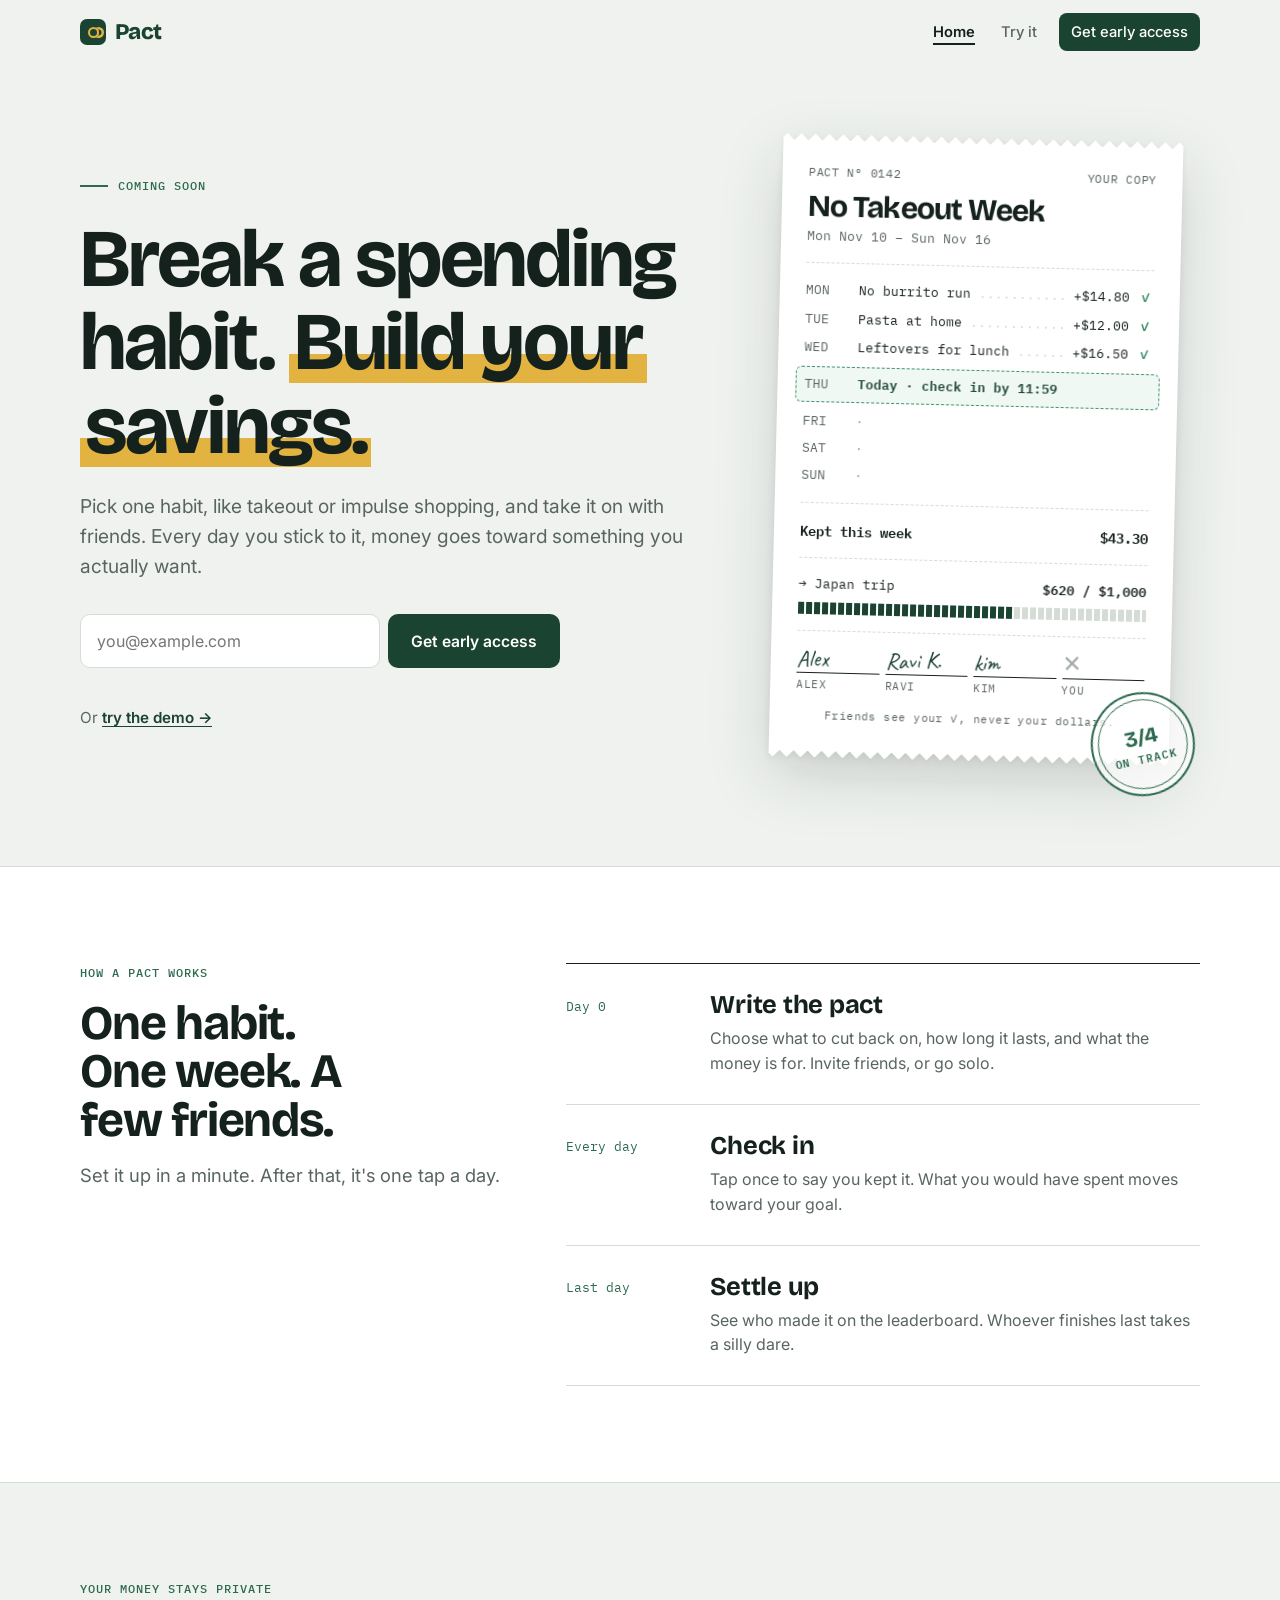
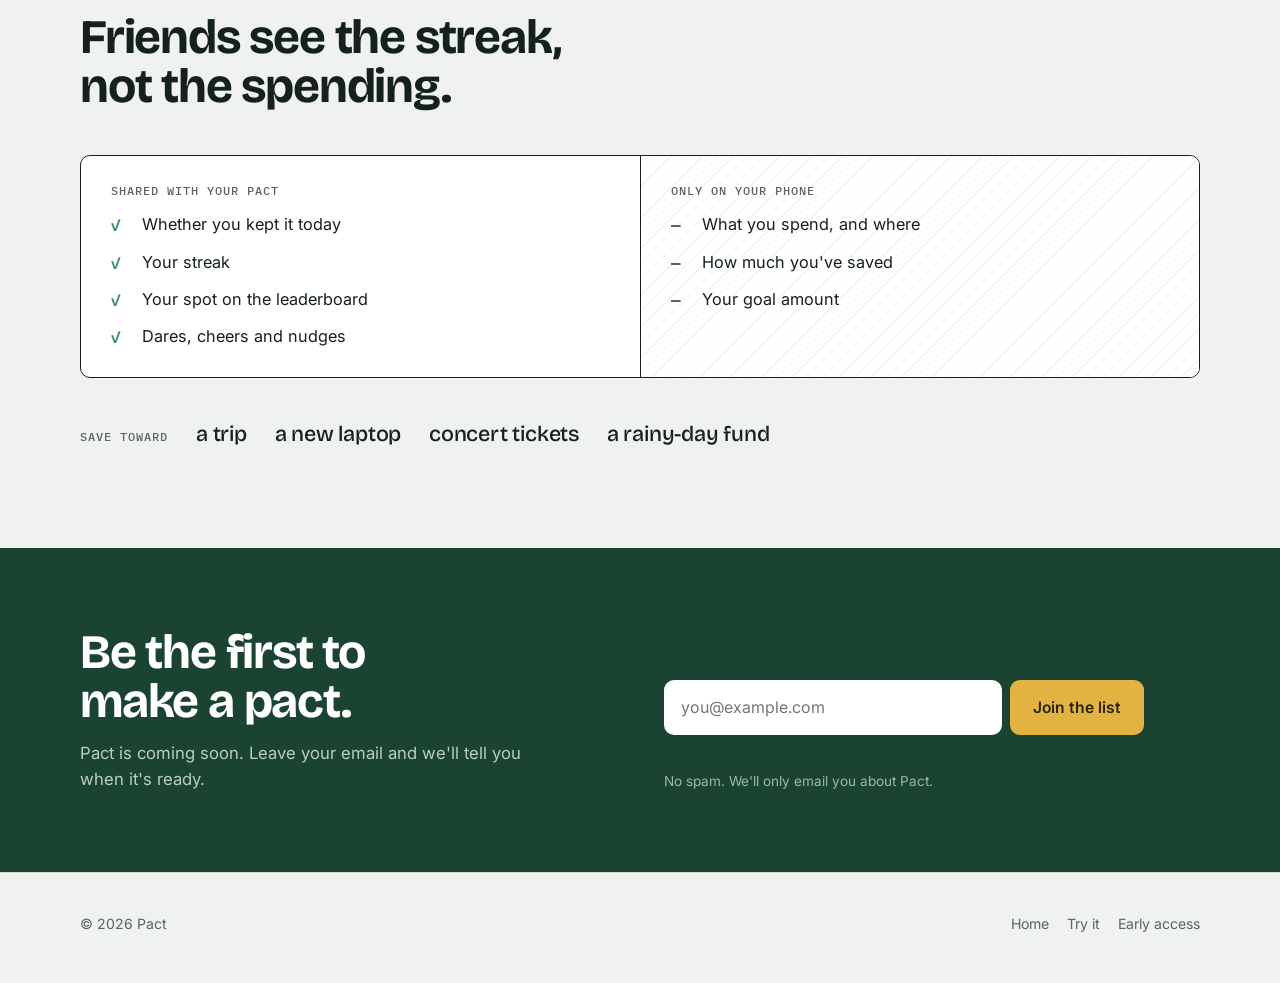
==== index.html @ cb1d1610 "Pact landing page: receipt-style redesign and Google Sheet sign-ups Co-Authored-By: Claude Opus 5.5 " ====
<!DOCTYPE html>
<html lang="en">
<head>
<meta charset="utf-8">
<meta name="viewport" content="width=device-width, initial-scale=1, viewport-fit=cover">
<title>Pact — Save together</title>
<meta name="description" content="Pick one spending habit to break, do it with friends, and turn every good day into savings.">
<link rel="preconnect" href="https://fonts.googleapis.com">
<link rel="preconnect" href="https://fonts.gstatic.com" crossorigin>
<link href="https://fonts.googleapis.com/css2?family=Bricolage+Grotesque:opsz,wght@12..96,500;12..96,700;12..96,800&family=Caveat:wght@500;700&family=IBM+Plex+Mono:wght@400;500;600&family=Inter:wght@400;500;600;700&display=swap" rel="stylesheet">
<link rel="stylesheet" href="assets/style.css">
<style>
/* ---------- hero ---------- */
.hero{padding:56px 0 88px}
.hero .wrap{display:grid;grid-template-columns:minmax(0,1.15fr) minmax(0,.85fr);gap:64px;align-items:center}
.hero h1 .mark{background:linear-gradient(transparent 62%, var(--gold) 62%, var(--gold) 92%, transparent 92%);padding:0 .06em;-webkit-box-decoration-break:clone;box-decoration-break:clone}
.hero .lede{margin-top:24px;font-size:1.2rem}
.hero .email-form{margin-top:32px}
.hero .alt{margin-top:6px;font-size:.95rem;color:var(--muted)}
.hero .alt a{color:var(--green);font-weight:600;text-underline-offset:3px}
.kicker{display:inline-flex;gap:10px;align-items:center;margin-bottom:22px}
.kicker::before{content:"";width:28px;height:2px;background:var(--green-2)}
@media (max-width:920px){.hero .wrap{grid-template-columns:1fr;gap:48px}.hero{padding:32px 0 72px}}

/* ---------- the pact slip ---------- */
.pact{position:relative;justify-self:center;width:min(400px,100%);transform:rotate(1.4deg)}
.pact-shadow{filter:drop-shadow(0 22px 30px rgba(21,33,28,.16)) drop-shadow(0 2px 3px rgba(21,33,28,.08))}
.slip{
  --s:14px;
  background:var(--paper);padding:30px 26px 34px;font-family:var(--mono);font-size:.82rem;color:var(--ink);
  -webkit-mask:conic-gradient(from -45deg at bottom,#0000,#000 1deg 89deg,#0000 90deg) bottom/var(--s) 51% repeat-x,
               conic-gradient(from 135deg at top,#0000,#000 1deg 89deg,#0000 90deg) top/var(--s) 51% repeat-x;
          mask:conic-gradient(from -45deg at bottom,#0000,#000 1deg 89deg,#0000 90deg) bottom/var(--s) 51% repeat-x,
               conic-gradient(from 135deg at top,#0000,#000 1deg 89deg,#0000 90deg) top/var(--s) 51% repeat-x;
}
.slip-top{display:flex;justify-content:space-between;gap:12px;color:var(--muted);font-size:.72rem;letter-spacing:.06em;text-transform:uppercase}
.slip h2{font-family:var(--display);font-size:1.9rem;letter-spacing:-.03em;margin:10px 0 4px;color:var(--ink)}
.slip .dates{color:var(--muted)}
.rule{border:0;border-top:1.5px dashed var(--line);margin:16px 0}
.ledger{list-style:none;margin:0;padding:0;display:grid;gap:7px}
.ledger li{display:grid;grid-template-columns:3.4em minmax(0,1fr) auto 1.2em;gap:8px;align-items:baseline;font-variant-numeric:tabular-nums}
.ledger .d{color:var(--muted)}
.ledger .what{overflow:hidden;white-space:nowrap;text-overflow:clip}
.ledger .what::after{content:" ...................................................";color:var(--line)}
.ledger .amt{text-align:right}
.ledger .ok{color:var(--green-3);font-weight:600;text-align:center}
.ledger li.today{margin:2px -8px;padding:6px 8px;border:1.5px dashed var(--green-3);border-radius:6px;background:color-mix(in srgb, var(--mint) 45%, transparent)}
.ledger li.today .what::after{content:none}
.ledger li.today .what{color:var(--green);font-weight:600;white-space:normal}
.ledger li.later{color:#9AA59F}
.ledger li.later .what::after{content:none}
.total{display:flex;justify-content:space-between;font-weight:600;font-size:.9rem}
.goal{display:grid;gap:8px;margin-top:4px}
.goal-line{display:flex;justify-content:space-between;gap:8px}
.goal-line b{font-weight:600}
.meter{height:12px;background:repeating-linear-gradient(90deg,var(--line) 0 6px,transparent 6px 8px)}
.meter i{display:block;height:100%;width:62%;background:repeating-linear-gradient(90deg,var(--green) 0 6px,transparent 6px 8px)}
.crew{display:grid;grid-template-columns:repeat(4,1fr);gap:6px;margin-top:6px}
.sig{display:grid;gap:2px;justify-items:start}
.sig .name{font-family:var(--hand);font-size:1.45rem;line-height:1;color:var(--green);transform:rotate(-3deg)}
.sig .who{width:100%;border-top:1px solid var(--ink);padding-top:3px;font-size:.66rem;color:var(--muted);text-transform:uppercase;letter-spacing:.06em}
.sig.you .name{color:var(--muted);opacity:.55}
.foot{margin-top:14px;font-size:.7rem;color:var(--muted);text-align:center;letter-spacing:.04em}

.stamp{position:absolute;right:-26px;bottom:-30px;width:104px;height:104px;border-radius:50%;
  border:2.5px solid var(--green-2);outline:1px solid var(--green-2);outline-offset:-8px;
  display:grid;place-items:center;text-align:center;font-family:var(--mono);font-weight:600;color:var(--green-2);
  font-size:.66rem;letter-spacing:.08em;line-height:1.25;text-transform:uppercase;transform:rotate(-14deg);
  background:color-mix(in srgb, var(--paper) 70%, transparent)}
.stamp b{display:block;font-size:1.35rem;letter-spacing:0;font-family:var(--display)}
@media (max-width:520px){.stamp{right:-6px;bottom:-34px;width:92px;height:92px}.slip{padding:28px 18px 32px}}
@media (prefers-reduced-motion:no-preference){
  .stamp{animation:stamp .5s cubic-bezier(.3,1.6,.6,1) .5s both}
  @keyframes stamp{from{transform:rotate(-14deg) scale(1.6);opacity:0}}
}

/* ---------- how a pact works ---------- */
.how .wrap{display:grid;grid-template-columns:minmax(0,.8fr) minmax(0,1.2fr);gap:64px}
.how .intro{display:grid;gap:16px;align-content:start}
.steps{list-style:none;margin:0;padding:0;border-top:1.5px solid var(--ink)}
.steps li{display:grid;grid-template-columns:7.5em minmax(0,1fr);gap:24px;padding:28px 0;border-bottom:1px solid var(--line)}
.steps .when{font-family:var(--mono);font-size:.82rem;color:var(--green-2);padding-top:.35em}
.steps h3{font-size:1.6rem;margin-bottom:8px}
.steps p{color:var(--muted);max-width:52ch}
@media (max-width:860px){.how .wrap{grid-template-columns:1fr;gap:32px}.steps li{grid-template-columns:1fr;gap:6px}}

/* ---------- privacy split ---------- */
.privacy h2{max-width:18ch}
.split{display:grid;grid-template-columns:1fr 1fr;margin-top:44px;border:1.5px solid var(--ink);border-radius:var(--radius);background:var(--paper);overflow:hidden}
.split > div{padding:28px 30px}
.split > div + div{border-left:1.5px solid var(--ink);background:repeating-linear-gradient(135deg,transparent 0 10px,color-mix(in srgb, var(--line) 35%, transparent) 10px 11px),var(--paper)}
.split h3{font-family:var(--mono);font-size:.78rem;font-weight:500;letter-spacing:.08em;text-transform:uppercase;color:var(--muted);margin-bottom:16px}
.split ul{list-style:none;margin:0;padding:0;display:grid;gap:12px}
.split li{display:grid;grid-template-columns:1.4em 1fr;gap:8px;font-size:1.02rem}
.split li::before{font-family:var(--mono);font-weight:600}
.shared li::before{content:"✓";color:var(--green-3)}
.private li::before{content:"—";color:var(--muted)}
@media (max-width:720px){.split{grid-template-columns:1fr}.split > div + div{border-left:0;border-top:1.5px solid var(--ink)}}
.goals{display:flex;flex-wrap:wrap;gap:10px 28px;margin-top:40px;align-items:baseline}
.goals .eyebrow{color:var(--muted)}
.goals span:not(.eyebrow){font-family:var(--display);font-size:1.35rem;font-weight:500;letter-spacing:-.01em}

/* ---------- sign-up band ---------- */
.join{background:var(--green);color:#E6EFE9;padding:80px 0}
.join .wrap{display:grid;grid-template-columns:minmax(0,1fr) minmax(0,1fr);gap:48px;align-items:end}
.join h2{color:#fff}
.join p.sub{color:#B9CFC1;margin-top:14px;max-width:44ch;font-size:1.05rem}
.join .email-form input{border-color:transparent}
.join .btn-primary{background:var(--gold);color:#2B2306}
.join .btn-primary:hover{background:#EDC35E}
.join .form-msg.err{color:#FFC9C4}
.join .form-msg.ok{color:#fff;font-size:1.05rem}
.join .fine{margin-top:4px;font-size:.85rem;color:#9DB8A7}
@media (max-width:860px){.join .wrap{grid-template-columns:1fr;gap:28px}}
</style>
</head>
<body>
<a class="skip" href="#main">Skip to content</a>

<nav class="nav" aria-label="Main"><div class="wrap">
  <a class="brand" href="index.html" aria-label="Pact home"><span class="brand-mark" aria-hidden="true"><span></span></span>Pact</a>
  <div class="nav-links">
    <a href="index.html" aria-current="page">Home</a>
    <a href="prototype.html">Try it</a>
    <a class="cta" href="survey.html">Get early access</a>
  </div>
</div></nav>

<main id="main">
<header class="hero"><div class="wrap">
  <div>
    <p class="eyebrow kicker">Coming soon</p>
    <h1>Break a spending habit. <span class="mark">Build your savings.</span></h1>
    <p class="lede">Pick one habit, like takeout or impulse shopping, and take it on with friends. Every day you stick to it, money goes toward something you actually want.</p>
    <form class="email-form" data-signup novalidate>
      <label for="hero-email" class="sr-only">Email address</label>
      <input type="email" id="hero-email" placeholder="you@example.com" autocomplete="email" maxlength="254" required>
      <span class="hp" aria-hidden="true"><input type="text" name="website" tabindex="-1" autocomplete="off"></span>
      <button class="btn btn-primary" type="submit">Get early access</button>
    </form>
    <p class="form-msg" role="status" aria-live="polite"></p>
    <p class="alt">Or <a href="prototype.html">try the demo →</a></p>
  </div>

  <figure class="pact" aria-label="Example pact: No Takeout Week with three friends, three days kept, $620 of $1,000 saved toward a Japan trip">
    <div class="pact-shadow"><div class="slip" aria-hidden="true">
      <div class="slip-top"><span>Pact Nº 0142</span><span>Your copy</span></div>
      <h2>No Takeout Week</h2>
      <div class="dates">Mon Nov 10 – Sun Nov 16</div>
      <hr class="rule">
      <ol class="ledger">
        <li><span class="d">MON</span><span class="what">No burrito run</span><span class="amt">+$14.80</span><span class="ok">✓</span></li>
        <li><span class="d">TUE</span><span class="what">Pasta at home</span><span class="amt">+$12.00</span><span class="ok">✓</span></li>
        <li><span class="d">WED</span><span class="what">Leftovers for lunch</span><span class="amt">+$16.50</span><span class="ok">✓</span></li>
        <li class="today"><span class="d">THU</span><span class="what">Today · check in by 11:59</span><span class="amt"></span><span></span></li>
        <li class="later"><span class="d">FRI</span><span class="what">·</span><span class="amt"></span><span></span></li>
        <li class="later"><span class="d">SAT</span><span class="what">·</span><span class="amt"></span><span></span></li>
        <li class="later"><span class="d">SUN</span><span class="what">·</span><span class="amt"></span><span></span></li>
      </ol>
      <hr class="rule">
      <div class="total"><span>Kept this week</span><span>$43.30</span></div>
      <hr class="rule">
      <div class="goal">
        <div class="goal-line"><span>→ Japan trip</span><b>$620 / $1,000</b></div>
        <div class="meter"><i></i></div>
      </div>
      <hr class="rule">
      <div class="crew">
        <div class="sig"><span class="name">Alex</span><span class="who">Alex</span></div>
        <div class="sig"><span class="name">Ravi K.</span><span class="who">Ravi</span></div>
        <div class="sig"><span class="name">kim</span><span class="who">Kim</span></div>
        <div class="sig you"><span class="name">✕</span><span class="who">You</span></div>
      </div>
      <p class="foot">Friends see your ✓, never your dollars.</p>
    </div></div>
    <div class="stamp" aria-hidden="true"><span><b>3/4</b>on track</span></div>
  </figure>
</div></header>

<section class="how band" id="how"><div class="wrap">
  <div class="intro">
    <p class="eyebrow">How a pact works</p>
    <h2>One habit. One week. A few friends.</h2>
    <p class="lede">Set it up in a minute. After that, it's one tap a day.</p>
  </div>
  <ol class="steps">
    <li><span class="when">Day 0</span><div><h3>Write the pact</h3><p>Choose what to cut back on, how long it lasts, and what the money is for. Invite friends, or go solo.</p></div></li>
    <li><span class="when">Every day</span><div><h3>Check in</h3><p>Tap once to say you kept it. What you would have spent moves toward your goal.</p></div></li>
    <li><span class="when">Last day</span><div><h3>Settle up</h3><p>See who made it on the leaderboard. Whoever finishes last takes a silly dare.</p></div></li>
  </ol>
</div></section>

<section class="privacy" id="why"><div class="wrap">
  <p class="eyebrow">Your money stays private</p>
  <h2 style="margin-top:14px">Friends see the streak, not the spending.</h2>
  <div class="split">
    <div class="shared">
      <h3>Shared with your pact</h3>
      <ul>
        <li>Whether you kept it today</li>
        <li>Your streak</li>
        <li>Your spot on the leaderboard</li>
        <li>Dares, cheers and nudges</li>
      </ul>
    </div>
    <div class="private">
      <h3>Only on your phone</h3>
      <ul>
        <li>What you spend, and where</li>
        <li>How much you've saved</li>
        <li>Your goal amount</li>
      </ul>
    </div>
  </div>
  <div class="goals"><span class="eyebrow">Save toward</span><span>a trip</span><span>a new laptop</span><span>concert tickets</span><span>a rainy-day fund</span></div>
</div></section>

<div class="join"><div class="wrap">
  <div>
    <h2>Be the first to make a pact.</h2>
    <p class="sub">Pact is coming soon. Leave your email and we'll tell you when it's ready.</p>
  </div>
  <div>
    <form class="email-form" data-signup novalidate>
      <label for="cta-email" class="sr-only">Email address</label>
      <input type="email" id="cta-email" placeholder="you@example.com" autocomplete="email" maxlength="254" required>
      <span class="hp" aria-hidden="true"><input type="text" name="website" tabindex="-1" autocomplete="off"></span>
      <button class="btn btn-primary" type="submit">Join the list</button>
    </form>
    <p class="form-msg" role="status" aria-live="polite"></p>
    <p class="fine">No spam. We'll only email you about Pact.</p>
  </div>
</div></div>
</main>

<footer><div class="wrap">
  <span>© <span id="year">2026</span> Pact</span>
  <span style="display:flex;gap:18px"><a href="index.html">Home</a><a href="prototype.html">Try it</a><a href="survey.html">Early access</a></span>
</div></footer>

<script src="assets/site.js"></script>
<script src="assets/config.js"></script>
<script src="assets/signup.js"></script>
</body>
</html>
---- assets/style.css ----
/* Pact shared styles.
   Layout idea: the pact is a paper slip people sign. Plain, left-aligned pages
   on a cool green-grey ground; the receipt carries the personality. */
:root{
  /* palette */
  --green:#1B4332;      /* brand, matches the demo app */
  --green-2:#2D6A4F;
  --green-3:#40916C;
  --mint:#DCEFE2;
  --coral:#D9534A;      /* a missed day */
  --gold:#E3B341;       /* highlighter, used sparingly */
  --gold-2:#FBEFC8;
  --cream:#EFF2EE;      /* page ground (name kept for older pages) */
  --paper:#FFFFFF;      /* slips, panels */
  --ink:#15211C;
  --muted:#59655F;
  --line:#D5DCD5;

  /* type */
  --display:'Bricolage Grotesque', 'Inter', system-ui, sans-serif;
  --sans:'Inter', system-ui, -apple-system, 'Segoe UI', sans-serif;
  --mono:'IBM Plex Mono', ui-monospace, 'SFMono-Regular', Menlo, monospace;
  --hand:'Caveat', 'Bradley Hand', cursive;

  --radius:10px; --max:1160px;
}
*{box-sizing:border-box}
[hidden]{display:none!important}
html{scroll-behavior:smooth}
body{margin:0;font-family:var(--sans);color:var(--ink);background:var(--cream);line-height:1.55;-webkit-font-smoothing:antialiased}
a{color:inherit}
img{max-width:100%}
.wrap{max-width:var(--max);margin:0 auto;padding-left:max(20px, env(safe-area-inset-left, 0px));padding-right:max(20px, env(safe-area-inset-right, 0px))}
h1,h2,h3{font-family:var(--display);font-weight:700;letter-spacing:-.025em;line-height:1.02;margin:0;text-wrap:balance}
h1{font-size:clamp(2.6rem,6.4vw,5.2rem)}
h2{font-size:clamp(1.9rem,3.8vw,3rem)}
h3{font-size:1.3rem;letter-spacing:-.01em}
p{margin:0}
.eyebrow{font-family:var(--mono);font-size:.78rem;font-weight:500;letter-spacing:.08em;text-transform:uppercase;color:var(--green-2)}
.lede{font-size:1.15rem;color:var(--muted);max-width:56ch}
.muted{color:var(--muted)}

/* nav */
.nav{position:sticky;top:0;z-index:40;background:color-mix(in srgb, var(--cream) 88%, transparent);backdrop-filter:blur(10px);border-bottom:1px solid transparent;transition:border-color .2s}
.nav.scrolled{border-bottom-color:var(--line)}
.nav .wrap{display:flex;align-items:center;justify-content:space-between;height:64px;gap:16px}
.brand{display:flex;align-items:center;gap:9px;text-decoration:none;font-family:var(--display);font-weight:800;font-size:1.4rem;letter-spacing:-.03em;color:var(--green)}
.brand-mark{width:26px;height:26px;border-radius:7px;background:var(--green);display:grid;place-items:center}
.brand-mark span{width:11px;height:11px;border-radius:50%;border:2.5px solid var(--gold);box-shadow:5px 0 0 -2.5px var(--green),5px 0 0 0 var(--gold)}
.nav-links{display:flex;align-items:center;gap:2px}
.nav-links a{text-decoration:none;font-size:.92rem;font-weight:500;padding:8px 12px;border-radius:8px;color:var(--muted);white-space:nowrap}
.nav-links a:hover{color:var(--ink)}
.nav-links a[aria-current="page"]{color:var(--ink);font-weight:600;text-decoration:underline;text-decoration-thickness:2px;text-underline-offset:6px}
.nav-links a.cta{background:var(--green);color:#fff;margin-left:8px;text-decoration:none}
.nav-links a.cta:hover{background:var(--green-2)}
@media (max-width:640px){.nav-links a:not(.cta){padding:8px 8px;font-size:.86rem}.brand{font-size:1.2rem}}
@media (max-width:480px){.nav-links a[href="index.html"]{display:none}.nav-links a.cta{padding:8px 12px}}

/* buttons */
.btn{display:inline-flex;align-items:center;gap:10px;padding:14px 22px;border-radius:var(--radius);font-weight:600;font-size:.98rem;text-decoration:none;border:1.5px solid transparent;cursor:pointer;transition:transform .12s, background .15s, border-color .15s;font-family:inherit}
.btn:active{transform:translateY(1px)}
.btn-primary{background:var(--green);color:#fff}
.btn-primary:hover{background:var(--green-2)}
.btn-ghost{border-color:var(--line);background:var(--paper);color:var(--ink)}
.btn-ghost:hover{border-color:var(--green-2)}
.btn[disabled]{opacity:.65;cursor:wait}

/* sections */
section{padding:96px 0}
.section-head{display:grid;gap:14px;margin-bottom:44px;max-width:760px}
.band{background:var(--paper);border-top:1px solid var(--line);border-bottom:1px solid var(--line)}
.card{background:var(--paper);border:1px solid var(--line);border-radius:var(--radius);padding:28px}
.grid-3{display:grid;grid-template-columns:repeat(3,1fr);gap:20px}
.grid-2{display:grid;grid-template-columns:repeat(2,1fr);gap:20px}
@media (max-width:900px){.grid-3,.grid-2{grid-template-columns:1fr}section{padding:72px 0}}

/* footer */
footer{padding:40px 0 48px;border-top:1px solid var(--line);font-size:.88rem;color:var(--muted)}
footer .wrap{display:flex;flex-wrap:wrap;gap:16px;justify-content:space-between;align-items:center}
footer a{text-decoration:none}
footer a:hover{color:var(--ink)}

.pill{display:inline-flex;align-items:center;gap:6px;font-size:.78rem;font-weight:600;padding:4px 10px;border-radius:6px;background:var(--mint);color:var(--green)}
.pill.coral{background:#FBE3E0;color:#A6322A}
.pill.gold{background:var(--gold-2);color:#6E5310}
.pill.gray{background:#E4E8E3;color:var(--muted)}

/* content stays visible at rest; motion only adds a small lift */
.reveal{opacity:1}
@media (prefers-reduced-motion:no-preference){.reveal{animation:lift .6s ease both}}
@keyframes lift{from{transform:translateY(10px);opacity:.01}}
@media (prefers-reduced-motion:reduce){html{scroll-behavior:auto}}

/* accessibility */
.skip{position:absolute;left:12px;top:-60px;z-index:100;background:var(--green);color:#fff;padding:10px 16px;border-radius:8px;font-weight:600;text-decoration:none}
.skip:focus{top:12px}
a:focus-visible,button:focus-visible,input:focus-visible,summary:focus-visible{outline:3px solid var(--green-3);outline-offset:3px;border-radius:6px}
.sr-only{position:absolute;width:1px;height:1px;padding:0;margin:-1px;overflow:hidden;clip:rect(0,0,0,0);border:0}

/* shared email form */
.email-form{display:flex;gap:8px;max-width:480px}
.email-form input{flex:1;min-width:0;font:inherit;font-size:1rem;padding:14px 16px;border:1.5px solid var(--line);border-radius:var(--radius);background:var(--paper);color:var(--ink)}
.email-form input:focus{outline:none;border-color:var(--green-3);box-shadow:0 0 0 4px rgba(64,145,108,.18)}
.email-form input.bad{border-color:var(--coral)}
.email-form .btn{white-space:nowrap}
.form-msg{min-height:22px;margin-top:10px;font-size:.92rem}
.form-msg.err{color:#A6322A}
.form-msg.ok{color:var(--green);font-weight:600}
.hp{position:absolute;left:-9999px;width:1px;height:1px;overflow:hidden}
@media (max-width:520px){.email-form{flex-direction:column}.email-form .btn{justify-content:center}}
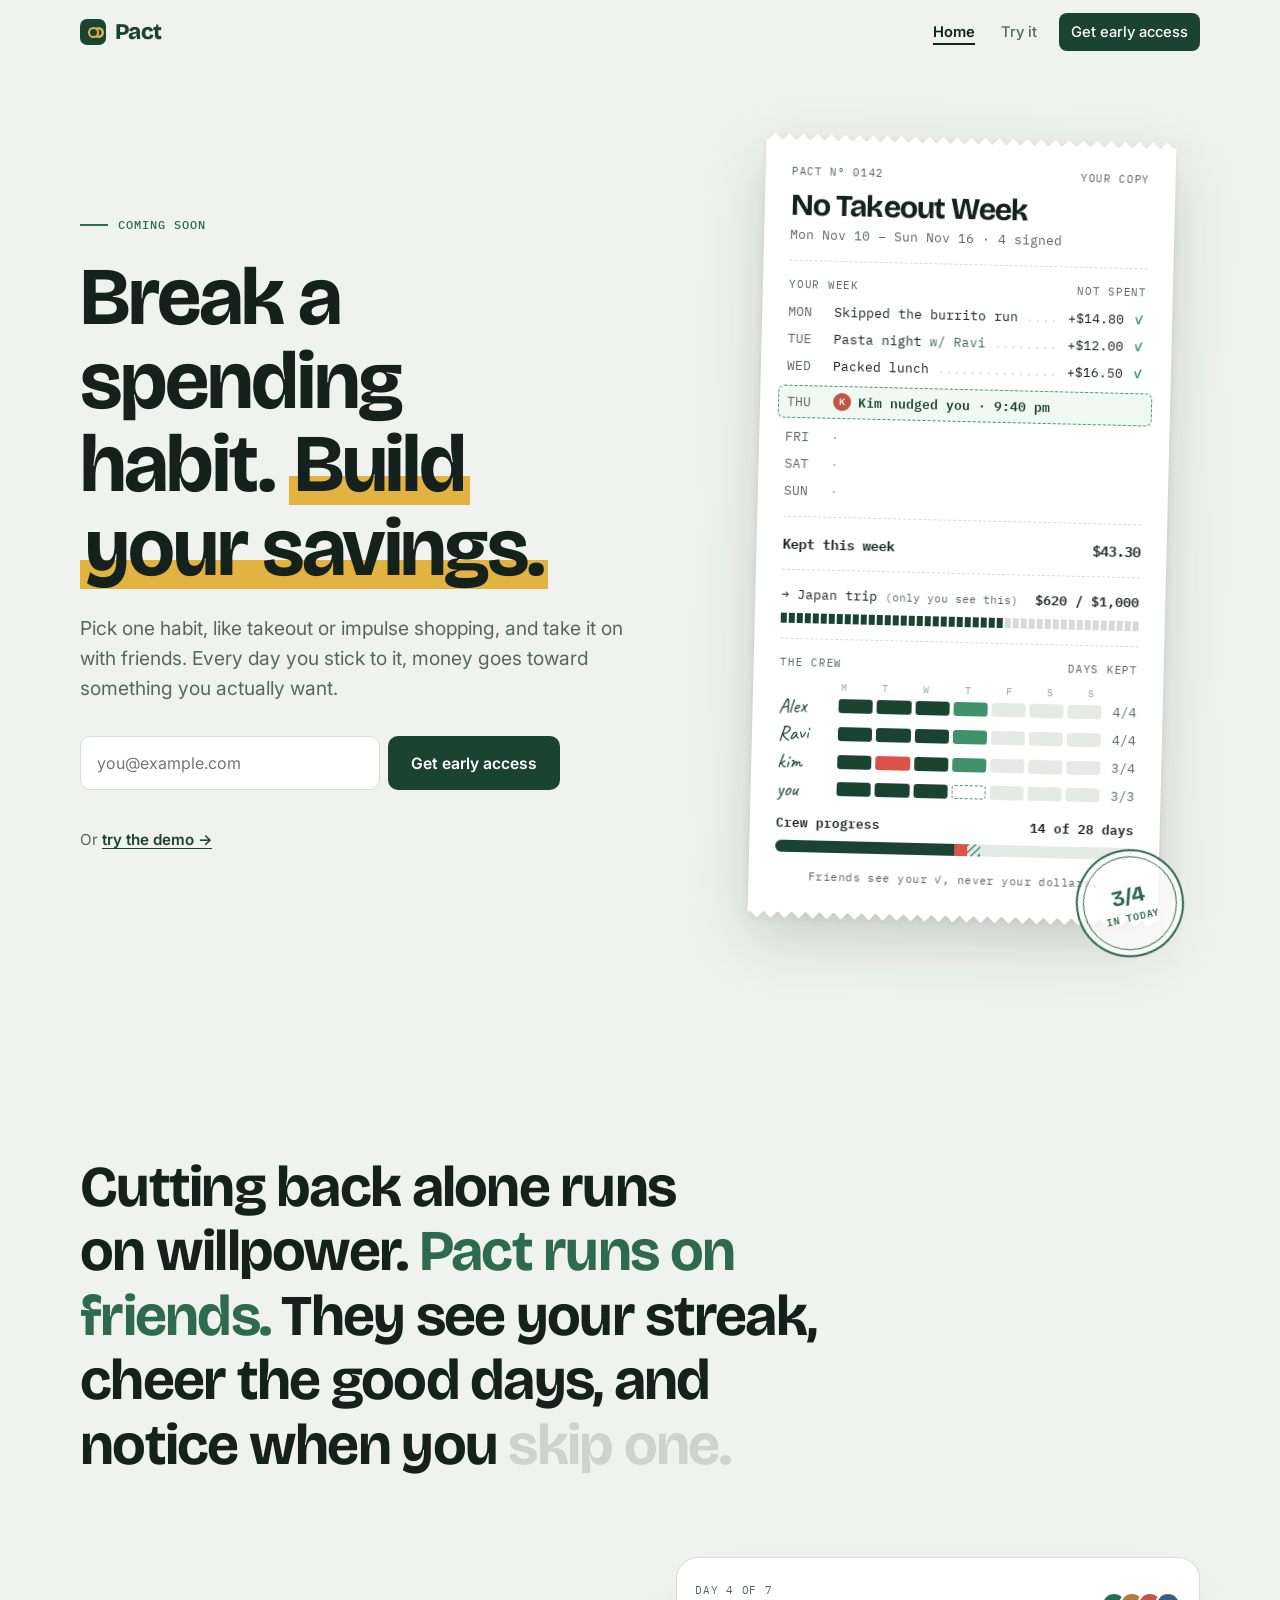
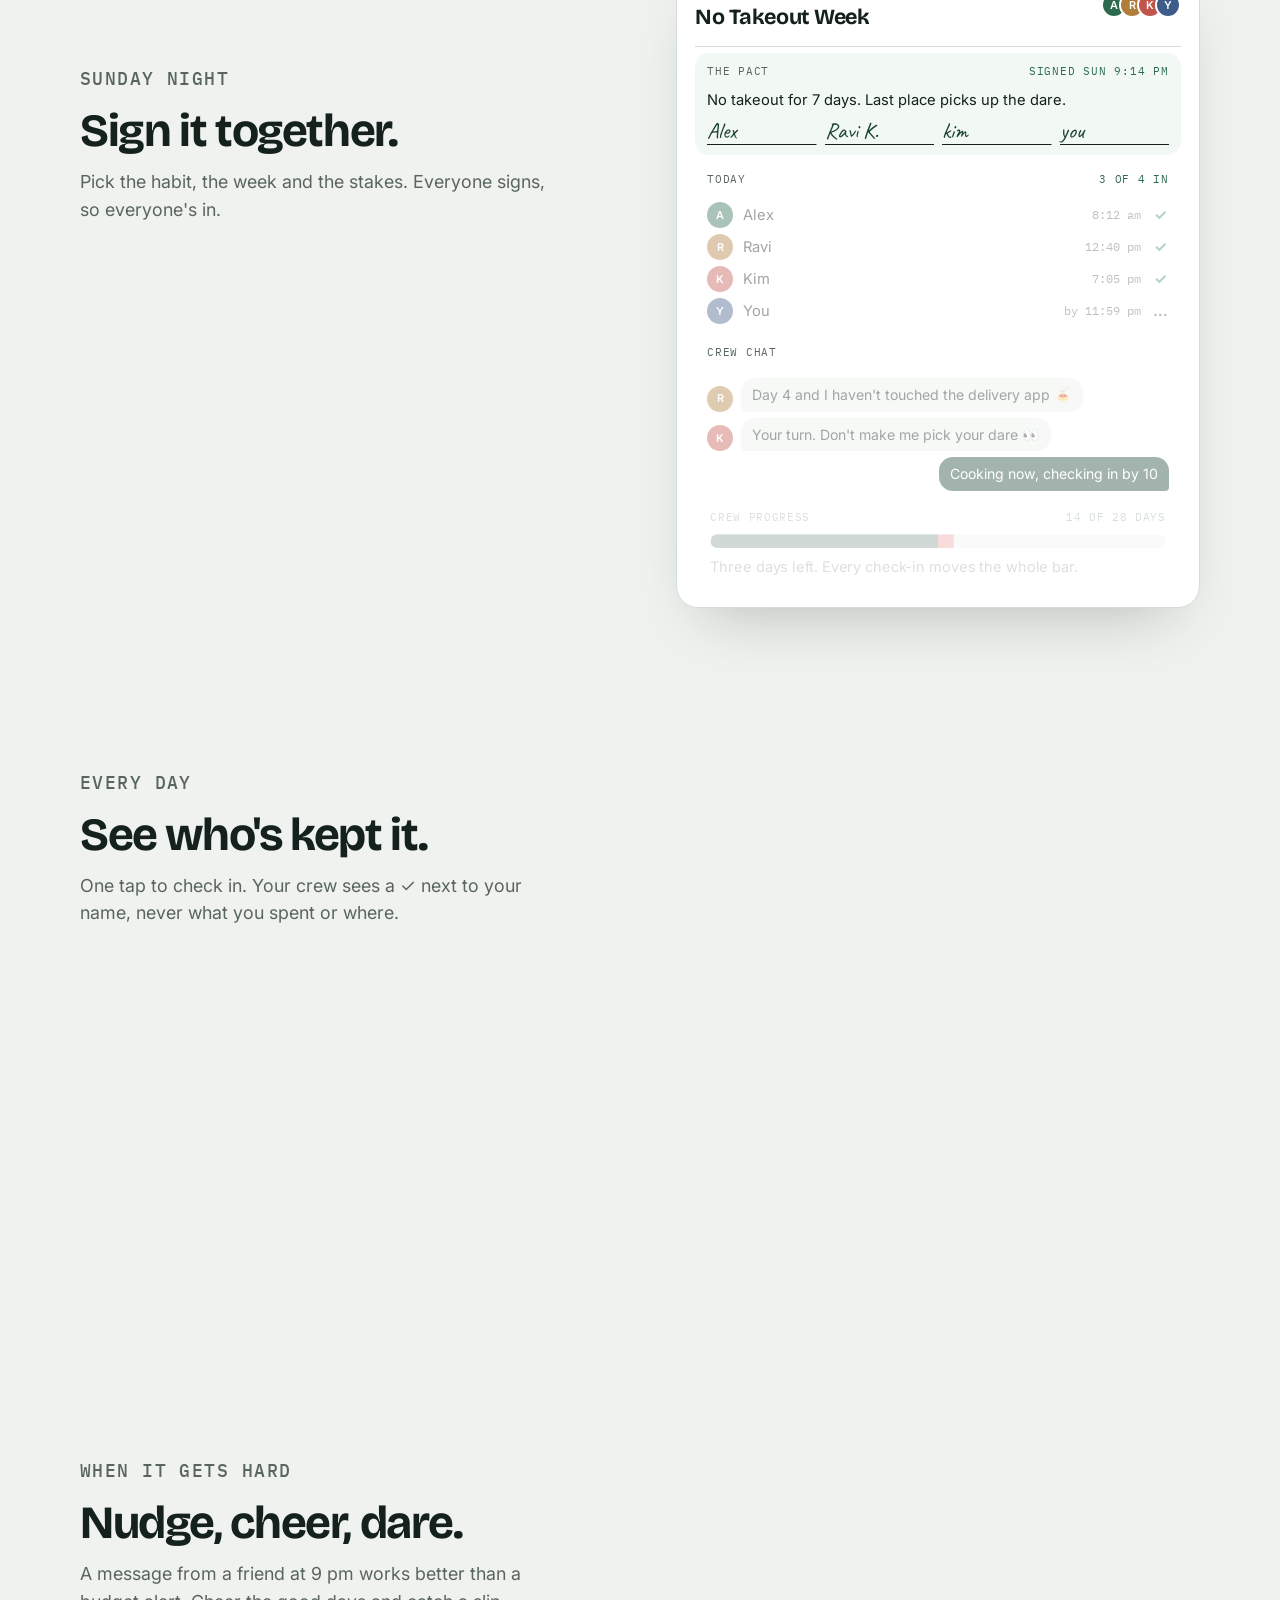
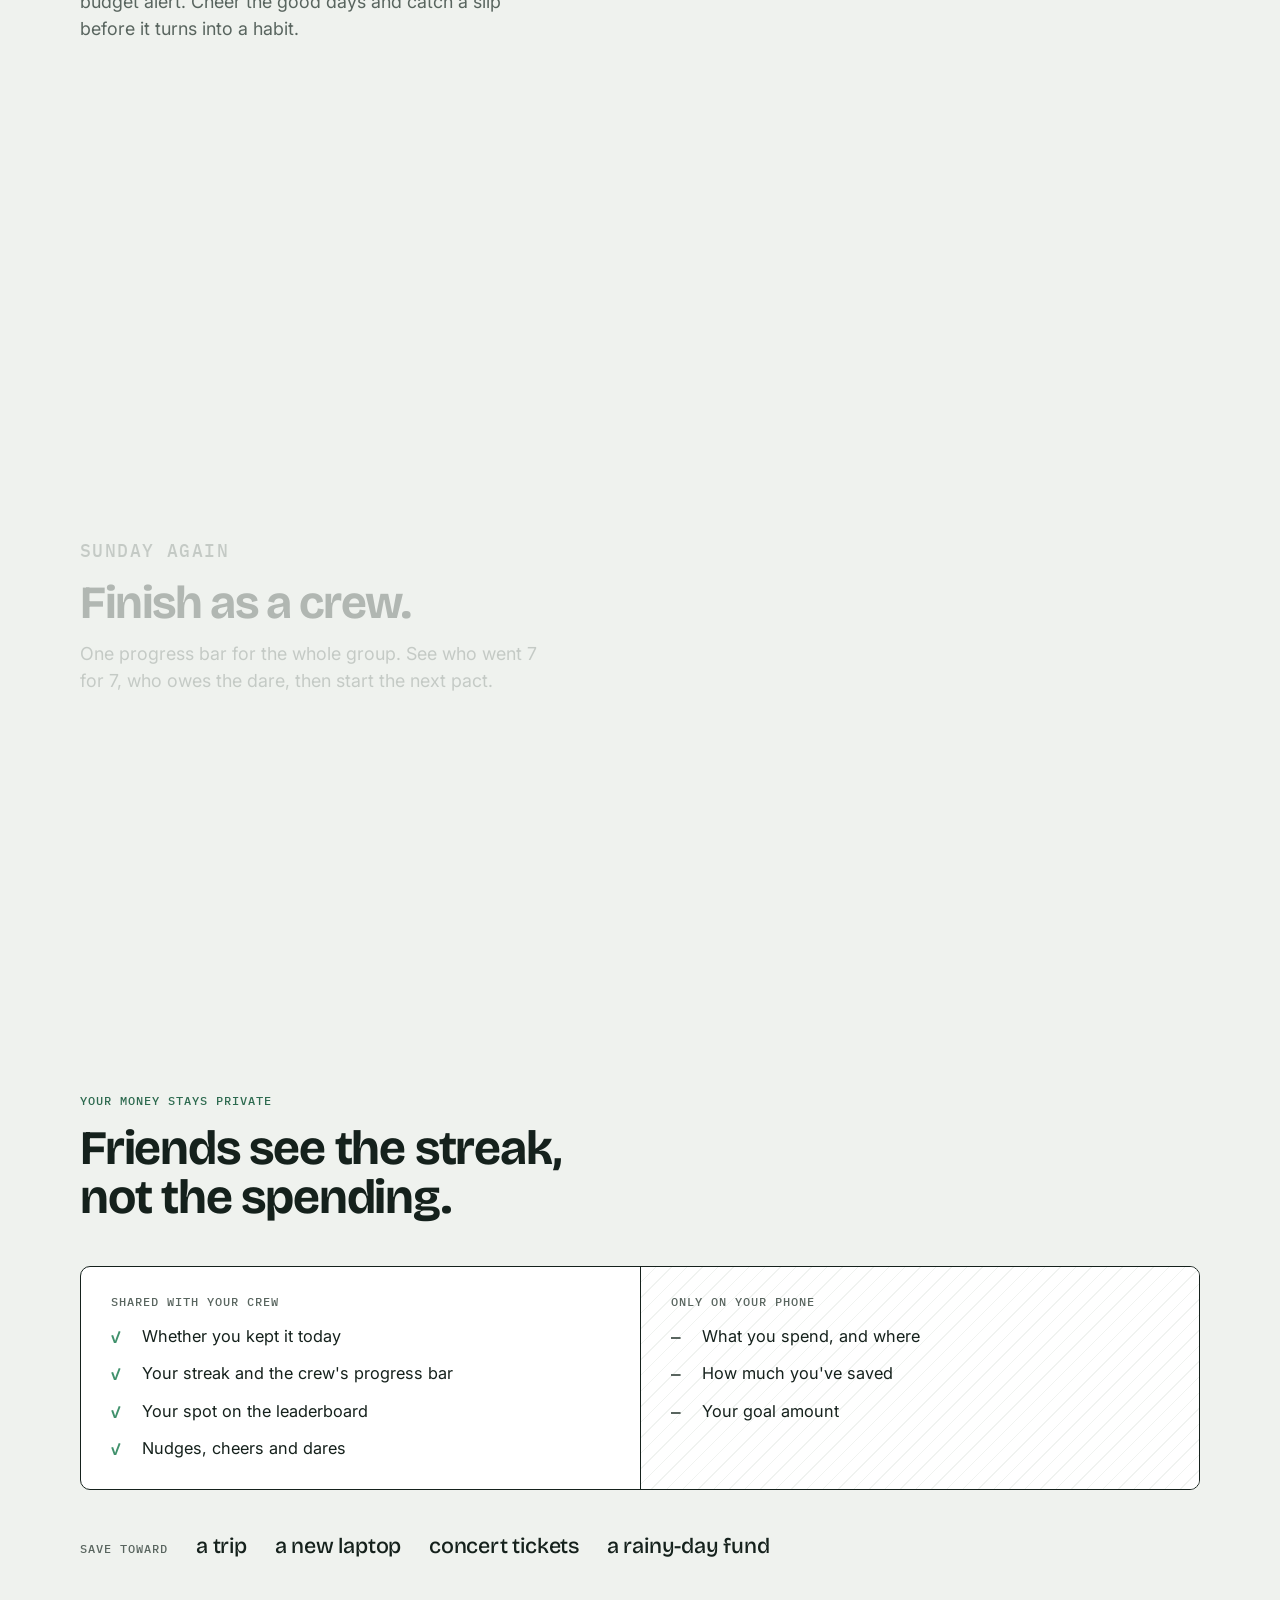
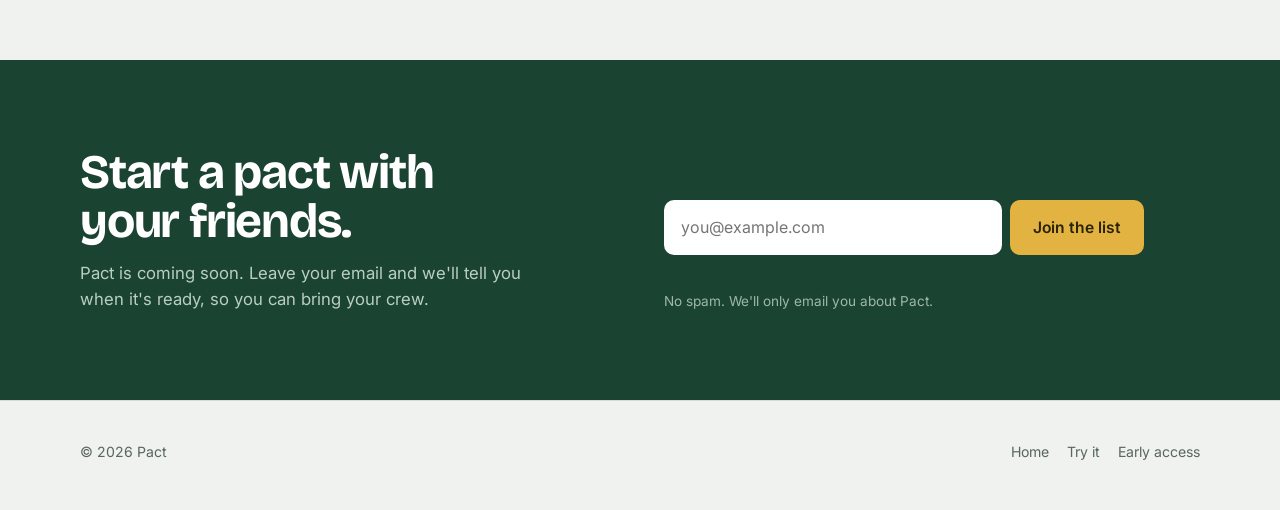
==== commit cd62e4b9: "Home: scroll story for the social loop, crew rows and team bar on the receipt Co-Authored-By: Claude" ====
--- a/index.html
+++ b/index.html
@@ -9,10 +9,13 @@
 <link rel="preconnect" href="https://fonts.gstatic.com" crossorigin>
 <link href="https://fonts.googleapis.com/css2?family=Bricolage+Grotesque:opsz,wght@12..96,500;12..96,700;12..96,800&family=Caveat:wght@500;700&family=IBM+Plex+Mono:wght@400;500;600&family=Inter:wght@400;500;600;700&display=swap" rel="stylesheet">
 <link rel="stylesheet" href="assets/style.css">
+<script>document.documentElement.classList.add('js')</script>
 <style>
+:root{--a1:#2D6A4F;--a2:#B07D3A;--a3:#C2554B;--a4:#3E5C8A;--ease:cubic-bezier(.2,.7,.2,1)}
+
 /* ---------- hero ---------- */
-.hero{padding:56px 0 88px}
-.hero .wrap{display:grid;grid-template-columns:minmax(0,1.15fr) minmax(0,.85fr);gap:64px;align-items:center}
+.hero{padding:56px 0 96px;overflow:clip}
+.hero .wrap{display:grid;grid-template-columns:minmax(0,1.1fr) minmax(0,.9fr);gap:64px;align-items:center}
 .hero h1 .mark{background:linear-gradient(transparent 62%, var(--gold) 62%, var(--gold) 92%, transparent 92%);padding:0 .06em;-webkit-box-decoration-break:clone;box-decoration-break:clone}
 .hero .lede{margin-top:24px;font-size:1.2rem}
 .hero .email-form{margin-top:32px}
@@ -20,71 +23,153 @@
 .hero .alt a{color:var(--green);font-weight:600;text-underline-offset:3px}
 .kicker{display:inline-flex;gap:10px;align-items:center;margin-bottom:22px}
 .kicker::before{content:"";width:28px;height:2px;background:var(--green-2)}
-@media (max-width:920px){.hero .wrap{grid-template-columns:1fr;gap:48px}.hero{padding:32px 0 72px}}
+.proof{display:flex;align-items:center;gap:12px;margin-top:28px;font-size:.92rem;color:var(--muted)}
+@media (max-width:920px){.hero .wrap{grid-template-columns:1fr;gap:56px}.hero{padding:32px 0 80px}}
+
+/* avatars, shared by receipt and story */
+.av{width:26px;height:26px;border-radius:50%;display:inline-grid;place-items:center;font:600 .68rem/1 var(--sans);color:#fff;font-style:normal;flex:none}
+.av.a1{background:var(--a1)}.av.a2{background:var(--a2)}.av.a3{background:var(--a3)}.av.a4{background:var(--a4)}
+.stack{display:flex}.stack .av{border:2px solid var(--cream);margin-left:-8px}.stack .av:first-child{margin-left:0}
 
 /* ---------- the pact slip ---------- */
-.pact{position:relative;justify-self:center;width:min(400px,100%);transform:rotate(1.4deg)}
+.pact{position:relative;justify-self:center;width:min(410px,100%);transform:translateY(var(--py,0px)) rotate(calc(1.4deg - var(--pr,0deg)))}
 .pact-shadow{filter:drop-shadow(0 22px 30px rgba(21,33,28,.16)) drop-shadow(0 2px 3px rgba(21,33,28,.08))}
 .slip{
   --s:14px;
-  background:var(--paper);padding:30px 26px 34px;font-family:var(--mono);font-size:.82rem;color:var(--ink);
+  background:var(--paper);padding:30px 26px 34px;font-family:var(--mono);font-size:.8rem;color:var(--ink);
   -webkit-mask:conic-gradient(from -45deg at bottom,#0000,#000 1deg 89deg,#0000 90deg) bottom/var(--s) 51% repeat-x,
                conic-gradient(from 135deg at top,#0000,#000 1deg 89deg,#0000 90deg) top/var(--s) 51% repeat-x;
           mask:conic-gradient(from -45deg at bottom,#0000,#000 1deg 89deg,#0000 90deg) bottom/var(--s) 51% repeat-x,
                conic-gradient(from 135deg at top,#0000,#000 1deg 89deg,#0000 90deg) top/var(--s) 51% repeat-x;
 }
-.slip-top{display:flex;justify-content:space-between;gap:12px;color:var(--muted);font-size:.72rem;letter-spacing:.06em;text-transform:uppercase}
+.slip-top{display:flex;justify-content:space-between;gap:12px;color:var(--muted);font-size:.7rem;letter-spacing:.06em;text-transform:uppercase}
 .slip h2{font-family:var(--display);font-size:1.9rem;letter-spacing:-.03em;margin:10px 0 4px;color:var(--ink)}
 .slip .dates{color:var(--muted)}
-.rule{border:0;border-top:1.5px dashed var(--line);margin:16px 0}
+.rule{border:0;border-top:1.5px dashed var(--line);margin:15px 0}
+.sec{display:flex;justify-content:space-between;gap:8px;font-size:.68rem;letter-spacing:.07em;text-transform:uppercase;color:var(--muted);margin-bottom:9px}
 .ledger{list-style:none;margin:0;padding:0;display:grid;gap:7px}
-.ledger li{display:grid;grid-template-columns:3.4em minmax(0,1fr) auto 1.2em;gap:8px;align-items:baseline;font-variant-numeric:tabular-nums}
+.ledger li{display:grid;grid-template-columns:3em minmax(0,1fr) auto 1.1em;gap:8px;align-items:baseline;font-variant-numeric:tabular-nums}
 .ledger .d{color:var(--muted)}
-.ledger .what{overflow:hidden;white-space:nowrap;text-overflow:clip}
-.ledger .what::after{content:" ...................................................";color:var(--line)}
+.ledger .what{overflow:hidden;white-space:nowrap}
+.ledger .what::after{content:" ..................................................";color:var(--line)}
+.ledger .what small{font-size:inherit;color:var(--green-2)}
 .ledger .amt{text-align:right}
 .ledger .ok{color:var(--green-3);font-weight:600;text-align:center}
-.ledger li.today{margin:2px -8px;padding:6px 8px;border:1.5px dashed var(--green-3);border-radius:6px;background:color-mix(in srgb, var(--mint) 45%, transparent)}
-.ledger li.today .what::after{content:none}
-.ledger li.today .what{color:var(--green);font-weight:600;white-space:normal}
+.ledger li.today{margin:2px -8px;padding:6px 8px;border:1.5px dashed var(--green-3);border-radius:6px;background:color-mix(in srgb, var(--mint) 45%, transparent);align-items:center}
+.ledger li.today .what::after,.ledger li.later .what::after{content:none}
+.ledger li.today .what{color:var(--green);font-weight:600;white-space:normal;display:flex;gap:7px;align-items:center}
+.ledger li.today .av{width:18px;height:18px;font-size:.55rem}
 .ledger li.later{color:#9AA59F}
-.ledger li.later .what::after{content:none}
 .total{display:flex;justify-content:space-between;font-weight:600;font-size:.9rem}
-.goal{display:grid;gap:8px;margin-top:4px}
-.goal-line{display:flex;justify-content:space-between;gap:8px}
+.goal-line{display:flex;justify-content:space-between;gap:8px;margin-bottom:8px}
 .goal-line b{font-weight:600}
-.meter{height:12px;background:repeating-linear-gradient(90deg,var(--line) 0 6px,transparent 6px 8px)}
+.goal-line small{font-size:.68rem;color:var(--muted)}
+.meter{height:10px;background:repeating-linear-gradient(90deg,var(--line) 0 6px,transparent 6px 8px)}
 .meter i{display:block;height:100%;width:62%;background:repeating-linear-gradient(90deg,var(--green) 0 6px,transparent 6px 8px)}
-.crew{display:grid;grid-template-columns:repeat(4,1fr);gap:6px;margin-top:6px}
-.sig{display:grid;gap:2px;justify-items:start}
-.sig .name{font-family:var(--hand);font-size:1.45rem;line-height:1;color:var(--green);transform:rotate(-3deg)}
-.sig .who{width:100%;border-top:1px solid var(--ink);padding-top:3px;font-size:.66rem;color:var(--muted);text-transform:uppercase;letter-spacing:.06em}
-.sig.you .name{color:var(--muted);opacity:.55}
-.foot{margin-top:14px;font-size:.7rem;color:var(--muted);text-align:center;letter-spacing:.04em}
-
-.stamp{position:absolute;right:-26px;bottom:-30px;width:104px;height:104px;border-radius:50%;
+
+/* crew: each row is a signature + that person's week */
+.crew{display:grid;gap:7px}
+.crew-row{display:grid;grid-template-columns:4.4em repeat(7,minmax(0,1fr)) 2.4em;gap:4px;align-items:center}
+.crew-row .sig{font-family:var(--hand);font-size:1.3rem;overflow:hidden;line-height:1;color:var(--green);transform:rotate(-3deg);white-space:nowrap}
+.crew-row .n{text-align:right;color:var(--muted);font-variant-numeric:tabular-nums}
+.cell{height:14px;border-radius:3px;background:color-mix(in srgb, var(--line) 60%, transparent)}
+.cell.k{background:var(--green)}
+.cell.x{background:var(--coral)}
+.cell.t{background:transparent;border:1.5px dashed var(--green-3)}
+.cell.t.done{background:var(--green-3);border-color:var(--green-3)}
+.daynames{display:grid;grid-template-columns:4.4em repeat(7,minmax(0,1fr)) 2.4em;gap:4px;font-size:.6rem;color:#9AA59F;text-align:center}
+.team{margin-top:14px;display:grid;gap:7px}
+.team-line{display:flex;justify-content:space-between;font-weight:600}
+.tbar{display:flex;height:12px;border-radius:99px;overflow:hidden;background:color-mix(in srgb, var(--line) 60%, transparent)}
+.tbar i{display:block;height:100%}
+.tbar .k{width:50%;background:var(--green)}
+.tbar .x{width:3.57%;background:var(--coral)}
+.tbar .t{width:3.57%;background:repeating-linear-gradient(135deg,var(--green-3) 0 2px,transparent 2px 5px)}
+.foot{margin-top:16px;font-size:.68rem;color:var(--muted);text-align:center;letter-spacing:.04em}
+
+.stamp{position:absolute;right:-26px;bottom:-30px;width:108px;height:108px;border-radius:50%;
   border:2.5px solid var(--green-2);outline:1px solid var(--green-2);outline-offset:-8px;
   display:grid;place-items:center;text-align:center;font-family:var(--mono);font-weight:600;color:var(--green-2);
-  font-size:.66rem;letter-spacing:.08em;line-height:1.25;text-transform:uppercase;transform:rotate(-14deg);
-  background:color-mix(in srgb, var(--paper) 70%, transparent)}
+  font-size:.62rem;letter-spacing:.08em;line-height:1.25;text-transform:uppercase;transform:rotate(-14deg);
+  background:color-mix(in srgb, var(--paper) 72%, transparent)}
 .stamp b{display:block;font-size:1.35rem;letter-spacing:0;font-family:var(--display)}
-@media (max-width:520px){.stamp{right:-6px;bottom:-34px;width:92px;height:92px}.slip{padding:28px 18px 32px}}
-@media (prefers-reduced-motion:no-preference){
-  .stamp{animation:stamp .5s cubic-bezier(.3,1.6,.6,1) .5s both}
-  @keyframes stamp{from{transform:rotate(-14deg) scale(1.6);opacity:0}}
+@media (max-width:520px){.stamp{right:-6px;bottom:-36px;width:94px;height:94px}.slip{padding:28px 16px 32px;font-size:.76rem}.crew-row,.daynames{grid-template-columns:3.8em repeat(7,minmax(0,1fr)) 2.2em}}
+
+/* ---------- manifesto: words light up as you scroll ---------- */
+.manifesto{padding:120px 0 40px}
+.manifesto p{font-family:var(--display);font-weight:700;font-size:clamp(1.9rem,4.6vw,3.6rem);line-height:1.12;letter-spacing:-.03em;max-width:22ch;text-wrap:balance}
+.manifesto .w{transition:opacity .2s linear;opacity:var(--o,1)}
+.manifesto em{font-style:normal;color:var(--green-2)}
+
+/* ---------- story: sticky app card, text scrolls past ---------- */
+.story{padding:40px 0 120px}
+.story-grid{display:grid;grid-template-columns:minmax(0,1fr) minmax(0,1fr);gap:72px}
+.steps{display:grid}
+.st{min-height:78vh;display:grid;align-content:center;gap:14px;max-width:30rem}
+.st:first-child{min-height:60vh;align-content:start;padding-top:12vh}
+.st:last-child{min-height:70vh}
+.st .eyebrow{color:var(--muted)}
+.st h3{font-size:clamp(2rem,3.6vw,3rem);letter-spacing:-.03em}
+.st p{font-size:1.12rem;color:var(--muted)}
+.js .st{opacity:.28;transition:opacity .5s var(--ease)}
+.js .st.on{opacity:1}
+.visual{position:sticky;top:max(80px, calc(50vh - 320px));align-self:start}
+
+.feed{background:var(--paper);border:1px solid var(--line);border-radius:22px;padding:18px;box-shadow:0 30px 60px -30px rgba(21,33,28,.28);display:grid;gap:6px}
+.feed-head{display:flex;justify-content:space-between;align-items:center;gap:12px;padding-bottom:12px;border-bottom:1px solid var(--line)}
+.feed-head b{display:block;font-family:var(--display);font-size:1.35rem;letter-spacing:-.02em}
+.feed-head .day{font-family:var(--mono);font-size:.7rem;letter-spacing:.07em;text-transform:uppercase;color:var(--muted)}
+.feed-head .stack .av{border-color:var(--paper)}
+.layer{display:grid;gap:8px;padding:10px 12px;border-radius:14px;transition:opacity .6s var(--ease), background .6s var(--ease), transform .6s var(--ease)}
+.js .layer{opacity:.2;transform:scale(.985)}
+.js .layer.past{opacity:.5;transform:none}
+.js .layer.on{opacity:1;transform:none;background:color-mix(in srgb, var(--mint) 38%, transparent)}
+.lbl{display:flex;justify-content:space-between;font-family:var(--mono);font-size:.7rem;letter-spacing:.07em;text-transform:uppercase;color:var(--muted)}
+.lbl span{color:var(--green-2)}
+.terms{font-size:.92rem}
+@media (max-height:820px){.terms{display:none}.feed-head{padding-bottom:8px}}
+.sigs{display:grid;grid-template-columns:repeat(4,1fr);gap:8px}
+.sigs span{font-family:var(--hand);font-size:1.4rem;line-height:1.1;color:var(--green);border-bottom:1px solid var(--ink);clip-path:inset(0 0 0 0);transition:clip-path .8s var(--ease)}
+.js .feed:not(.s1) .sigs span{clip-path:inset(0 100% 0 0)}
+.sigs span:nth-child(2){transition-delay:.15s}.sigs span:nth-child(3){transition-delay:.3s}.sigs span:nth-child(4){transition-delay:.45s}
+.checks{list-style:none;margin:0;padding:0;display:grid;gap:6px}
+.checks li{display:flex;align-items:center;gap:10px;font-size:.92rem;transition:opacity .4s var(--ease), transform .4s var(--ease)}
+.checks li span{margin-left:auto;font-family:var(--mono);font-size:.75rem;color:var(--muted)}
+.checks li b{width:1.2em;text-align:center;color:var(--green-3)}
+.checks li.wait b{color:var(--muted)}
+.js .feed:not(.s2) .checks li{opacity:.4;transform:translateY(6px)}
+.checks li:nth-child(2){transition-delay:.1s}.checks li:nth-child(3){transition-delay:.2s}.checks li:nth-child(4){transition-delay:.3s}
+.chat{display:grid;gap:6px}
+.bub{justify-self:start;max-width:85%;display:flex;gap:8px;align-items:flex-end;font-size:.88rem;transition:opacity .45s var(--ease), transform .45s var(--ease)}
+.bub p{background:color-mix(in srgb, var(--line) 45%, var(--paper));padding:6px 11px;border-radius:14px 14px 14px 4px}
+.bub.me{justify-self:end;flex-direction:row-reverse}
+.bub.me p{background:var(--green);color:#fff;border-radius:14px 14px 4px 14px}
+.bub.sys{justify-self:center;font-family:var(--mono);font-size:.72rem;color:var(--muted)}
+.bub.sys p{background:none;padding:0}
+.js .feed:not(.s3) .bub{opacity:.4;transform:translateY(8px)}
+.bub:nth-child(2){transition-delay:.2s}.bub:nth-child(3){transition-delay:.4s}
+.fbar{display:flex;height:14px;border-radius:99px;overflow:hidden;background:color-mix(in srgb, var(--line) 60%, transparent)}
+.fbar i{display:block;height:100%;transition:width 1.1s var(--ease)}
+.fbar .k{width:50%;background:var(--green)}
+.fbar .x{width:3.57%;background:var(--coral)}
+.feed.s4 .fbar .k{width:89.3%}
+.feed.s4 .fbar .x{width:10.71%}
+.recap{font-size:.92rem;color:var(--muted)}
+.swap .later{display:none}
+.feed.s4 .swap .now{display:none}
+.feed.s4 .swap .later{display:inline}
+
+@media (max-width:900px){
+  .story-grid{grid-template-columns:1fr;gap:24px}
+  .visual{position:static;order:-1}
+  .st,.st:first-child,.st:last-child{min-height:0;padding:24px 0}
+  .js .st{opacity:1}
+  .js .layer,.js .layer.past{opacity:1;transform:none}
+  .manifesto{padding:88px 0 24px}
 }
 
-/* ---------- how a pact works ---------- */
-.how .wrap{display:grid;grid-template-columns:minmax(0,.8fr) minmax(0,1.2fr);gap:64px}
-.how .intro{display:grid;gap:16px;align-content:start}
-.steps{list-style:none;margin:0;padding:0;border-top:1.5px solid var(--ink)}
-.steps li{display:grid;grid-template-columns:7.5em minmax(0,1fr);gap:24px;padding:28px 0;border-bottom:1px solid var(--line)}
-.steps .when{font-family:var(--mono);font-size:.82rem;color:var(--green-2);padding-top:.35em}
-.steps h3{font-size:1.6rem;margin-bottom:8px}
-.steps p{color:var(--muted);max-width:52ch}
-@media (max-width:860px){.how .wrap{grid-template-columns:1fr;gap:32px}.steps li{grid-template-columns:1fr;gap:6px}}
-
 /* ---------- privacy split ---------- */
+.privacy{padding-top:40px}
 .privacy h2{max-width:18ch}
 .split{display:grid;grid-template-columns:1fr 1fr;margin-top:44px;border:1.5px solid var(--ink);border-radius:var(--radius);background:var(--paper);overflow:hidden}
 .split > div{padding:28px 30px}
@@ -101,7 +186,7 @@
 .goals span:not(.eyebrow){font-family:var(--display);font-size:1.35rem;font-weight:500;letter-spacing:-.01em}
 
 /* ---------- sign-up band ---------- */
-.join{background:var(--green);color:#E6EFE9;padding:80px 0}
+.join{background:var(--green);color:#E6EFE9;padding:88px 0}
 .join .wrap{display:grid;grid-template-columns:minmax(0,1fr) minmax(0,1fr);gap:48px;align-items:end}
 .join h2{color:#fff}
 .join p.sub{color:#B9CFC1;margin-top:14px;max-width:44ch;font-size:1.05rem}
@@ -112,6 +197,23 @@
 .join .form-msg.ok{color:#fff;font-size:1.05rem}
 .join .fine{margin-top:4px;font-size:.85rem;color:#9DB8A7}
 @media (max-width:860px){.join .wrap{grid-template-columns:1fr;gap:28px}}
+
+/* ---------- motion (only when the viewer allows it) ---------- */
+@media (prefers-reduced-motion:no-preference){
+  .js .pact-shadow{animation:print 1.5s var(--ease) .15s both}
+  @keyframes print{from{clip-path:inset(-60px -60px 100% -60px);transform:translateY(-18px)}to{clip-path:inset(-60px -60px -80px -60px)}}
+  .js .ledger li,.js .crew-row,.js .team{animation:rise .5s var(--ease) both;animation-delay:calc(.55s + var(--i,0) * 70ms)}
+  @keyframes rise{from{opacity:0;transform:translateY(5px)}}
+  .js .stamp{animation:stamp .55s cubic-bezier(.3,1.6,.6,1) 1.9s both}
+  @keyframes stamp{from{transform:rotate(-14deg) scale(1.7);opacity:0}}
+  .js .hero-copy > *{animation:rise .8s var(--ease) both}
+  .js .hero-copy > :nth-child(2){animation-delay:.08s}.js .hero-copy > :nth-child(3){animation-delay:.16s}
+  .js .hero-copy > :nth-child(n+4){animation-delay:.24s}
+  .js .rv{opacity:0;transform:translateY(28px);transition:opacity .9s var(--ease), transform .9s var(--ease)}
+  .js .rv.in{opacity:1;transform:none}
+  .cell.t{animation:blink 1.6s ease-in-out infinite}
+  @keyframes blink{50%{border-color:transparent}}
+}
 </style>
 </head>
 <body>
@@ -128,7 +230,7 @@
 
 <main id="main">
 <header class="hero"><div class="wrap">
-  <div>
+  <div class="hero-copy">
     <p class="eyebrow kicker">Coming soon</p>
     <h1>Break a spending habit. <span class="mark">Build your savings.</span></h1>
     <p class="lede">Pick one habit, like takeout or impulse shopping, and take it on with friends. Every day you stick to it, money goes toward something you actually want.</p>
@@ -142,65 +244,128 @@
     <p class="alt">Or <a href="prototype.html">try the demo →</a></p>
   </div>
 
-  <figure class="pact" aria-label="Example pact: No Takeout Week with three friends, three days kept, $620 of $1,000 saved toward a Japan trip">
+  <figure class="pact" aria-label="Example pact: No Takeout Week with three friends. You have kept three days and saved $43.30. The crew has kept 14 of 28 days so far, and 3 of 4 have checked in today.">
     <div class="pact-shadow"><div class="slip" aria-hidden="true">
       <div class="slip-top"><span>Pact Nº 0142</span><span>Your copy</span></div>
       <h2>No Takeout Week</h2>
-      <div class="dates">Mon Nov 10 – Sun Nov 16</div>
+      <div class="dates">Mon Nov 10 – Sun Nov 16 · 4 signed</div>
       <hr class="rule">
+      <div class="sec"><span>Your week</span><span>Not spent</span></div>
       <ol class="ledger">
-        <li><span class="d">MON</span><span class="what">No burrito run</span><span class="amt">+$14.80</span><span class="ok">✓</span></li>
-        <li><span class="d">TUE</span><span class="what">Pasta at home</span><span class="amt">+$12.00</span><span class="ok">✓</span></li>
-        <li><span class="d">WED</span><span class="what">Leftovers for lunch</span><span class="amt">+$16.50</span><span class="ok">✓</span></li>
-        <li class="today"><span class="d">THU</span><span class="what">Today · check in by 11:59</span><span class="amt"></span><span></span></li>
-        <li class="later"><span class="d">FRI</span><span class="what">·</span><span class="amt"></span><span></span></li>
-        <li class="later"><span class="d">SAT</span><span class="what">·</span><span class="amt"></span><span></span></li>
-        <li class="later"><span class="d">SUN</span><span class="what">·</span><span class="amt"></span><span></span></li>
+        <li style="--i:0"><span class="d">MON</span><span class="what">Skipped the burrito run</span><span class="amt">+$14.80</span><span class="ok">✓</span></li>
+        <li style="--i:1"><span class="d">TUE</span><span class="what">Pasta night <small>w/ Ravi</small></span><span class="amt">+$12.00</span><span class="ok">✓</span></li>
+        <li style="--i:2"><span class="d">WED</span><span class="what">Packed lunch</span><span class="amt">+$16.50</span><span class="ok">✓</span></li>
+        <li style="--i:3" class="today"><span class="d">THU</span><span class="what"><i class="av a3">K</i>Kim nudged you · 9:40 pm</span><span class="amt"></span><span></span></li>
+        <li style="--i:4" class="later"><span class="d">FRI</span><span class="what">·</span><span></span><span></span></li>
+        <li style="--i:5" class="later"><span class="d">SAT</span><span class="what">·</span><span></span><span></span></li>
+        <li style="--i:6" class="later"><span class="d">SUN</span><span class="what">·</span><span></span><span></span></li>
       </ol>
       <hr class="rule">
       <div class="total"><span>Kept this week</span><span>$43.30</span></div>
       <hr class="rule">
-      <div class="goal">
-        <div class="goal-line"><span>→ Japan trip</span><b>$620 / $1,000</b></div>
-        <div class="meter"><i></i></div>
-      </div>
+      <div class="goal-line"><span>→ Japan trip <small>(only you see this)</small></span><b>$620 / $1,000</b></div>
+      <div class="meter"><i></i></div>
       <hr class="rule">
+      <div class="sec"><span>The crew</span><span>Days kept</span></div>
+      <div class="daynames"><span></span><span>M</span><span>T</span><span>W</span><span>T</span><span>F</span><span>S</span><span>S</span><span></span></div>
       <div class="crew">
-        <div class="sig"><span class="name">Alex</span><span class="who">Alex</span></div>
-        <div class="sig"><span class="name">Ravi K.</span><span class="who">Ravi</span></div>
-        <div class="sig"><span class="name">kim</span><span class="who">Kim</span></div>
-        <div class="sig you"><span class="name">✕</span><span class="who">You</span></div>
+        <div class="crew-row" style="--i:7"><span class="sig">Alex</span><i class="cell k"></i><i class="cell k"></i><i class="cell k"></i><i class="cell t done"></i><i class="cell"></i><i class="cell"></i><i class="cell"></i><span class="n">4/4</span></div>
+        <div class="crew-row" style="--i:8"><span class="sig">Ravi</span><i class="cell k"></i><i class="cell k"></i><i class="cell k"></i><i class="cell t done"></i><i class="cell"></i><i class="cell"></i><i class="cell"></i><span class="n">4/4</span></div>
+        <div class="crew-row" style="--i:9"><span class="sig">kim</span><i class="cell k"></i><i class="cell x"></i><i class="cell k"></i><i class="cell t done"></i><i class="cell"></i><i class="cell"></i><i class="cell"></i><span class="n">3/4</span></div>
+        <div class="crew-row" style="--i:10"><span class="sig">you</span><i class="cell k"></i><i class="cell k"></i><i class="cell k"></i><i class="cell t"></i><i class="cell"></i><i class="cell"></i><i class="cell"></i><span class="n">3/3</span></div>
+      </div>
+      <div class="team" style="--i:11">
+        <div class="team-line"><span>Crew progress</span><span>14 of 28 days</span></div>
+        <div class="tbar"><i class="k"></i><i class="x"></i><i class="t"></i></div>
       </div>
       <p class="foot">Friends see your ✓, never your dollars.</p>
     </div></div>
-    <div class="stamp" aria-hidden="true"><span><b>3/4</b>on track</span></div>
+    <div class="stamp" aria-hidden="true"><span><b>3/4</b>in today</span></div>
   </figure>
 </div></header>
 
-<section class="how band" id="how"><div class="wrap">
-  <div class="intro">
-    <p class="eyebrow">How a pact works</p>
-    <h2>One habit. One week. A few friends.</h2>
-    <p class="lede">Set it up in a minute. After that, it's one tap a day.</p>
-  </div>
-  <ol class="steps">
-    <li><span class="when">Day 0</span><div><h3>Write the pact</h3><p>Choose what to cut back on, how long it lasts, and what the money is for. Invite friends, or go solo.</p></div></li>
-    <li><span class="when">Every day</span><div><h3>Check in</h3><p>Tap once to say you kept it. What you would have spent moves toward your goal.</p></div></li>
-    <li><span class="when">Last day</span><div><h3>Settle up</h3><p>See who made it on the leaderboard. Whoever finishes last takes a silly dare.</p></div></li>
-  </ol>
+<section class="manifesto" aria-label="Why friends"><div class="wrap">
+  <p data-words>Cutting back alone runs on willpower. <em>Pact runs on friends.</em> They see your streak, cheer the good days, and notice when you skip one.</p>
 </div></section>
 
+<section class="story" id="how" aria-label="How a pact works"><div class="wrap story-grid">
+  <div class="steps">
+    <article class="st" data-step="1">
+      <p class="eyebrow">Sunday night</p>
+      <h3>Sign it together.</h3>
+      <p>Pick the habit, the week and the stakes. Everyone signs, so everyone's in.</p>
+    </article>
+    <article class="st" data-step="2">
+      <p class="eyebrow">Every day</p>
+      <h3>See who's kept it.</h3>
+      <p>One tap to check in. Your crew sees a ✓ next to your name, never what you spent or where.</p>
+    </article>
+    <article class="st" data-step="3">
+      <p class="eyebrow">When it gets hard</p>
+      <h3>Nudge, cheer, dare.</h3>
+      <p>A message from a friend at 9 pm works better than a budget alert. Cheer the good days and catch a slip before it turns into a habit.</p>
+    </article>
+    <article class="st" data-step="4">
+      <p class="eyebrow">Sunday again</p>
+      <h3>Finish as a crew.</h3>
+      <p>One progress bar for the whole group. See who went 7 for 7, who owes the dare, then start the next pact.</p>
+    </article>
+  </div>
+
+  <div class="visual">
+    <div class="feed s1 s2 s3" id="feed" aria-label="Example group view for the pact No Takeout Week">
+      <div class="feed-head">
+        <div><span class="day swap"><span class="now">Day 4 of 7</span><span class="later">Week done</span></span><b>No Takeout Week</b></div>
+        <div class="stack"><i class="av a1">A</i><i class="av a2">R</i><i class="av a3">K</i><i class="av a4">Y</i></div>
+      </div>
+
+      <div class="layer" data-layer="1">
+        <div class="lbl">The pact<span>Signed Sun 9:14 pm</span></div>
+        <p class="terms">No takeout for 7 days. Last place picks up the dare.</p>
+        <div class="sigs"><span>Alex</span><span>Ravi K.</span><span>kim</span><span>you</span></div>
+      </div>
+
+      <div class="layer" data-layer="2">
+        <div class="lbl">Today<span>3 of 4 in</span></div>
+        <ul class="checks">
+          <li><i class="av a1">A</i>Alex<span>8:12 am</span><b>✓</b></li>
+          <li><i class="av a2">R</i>Ravi<span>12:40 pm</span><b>✓</b></li>
+          <li><i class="av a3">K</i>Kim<span>7:05 pm</span><b>✓</b></li>
+          <li class="wait"><i class="av a4">Y</i>You<span>by 11:59 pm</span><b>…</b></li>
+        </ul>
+      </div>
+
+      <div class="layer" data-layer="3">
+        <div class="lbl">Crew chat</div>
+        <div class="chat">
+          <div class="bub"><i class="av a2">R</i><p>Day 4 and I haven't touched the delivery app 🍝</p></div>
+          <div class="bub"><i class="av a3">K</i><p>Your turn. Don't make me pick your dare 👀</p></div>
+          <div class="bub me"><p>Cooking now, checking in by 10</p></div>
+        </div>
+      </div>
+
+      <div class="layer" data-layer="4">
+        <div class="lbl">Crew progress<span class="swap"><span class="now">14 of 28 days</span><span class="later">25 of 28 days</span></span></div>
+        <div class="fbar"><i class="k"></i><i class="x"></i></div>
+        <p class="recap swap"><span class="now">Three days left. Every check-in moves the whole bar.</span><span class="later">Alex and Ravi went 7 for 7. Kim picks the dare.</span></p>
+      </div>
+    </div>
+  </div>
+</div></section>
+
 <section class="privacy" id="why"><div class="wrap">
-  <p class="eyebrow">Your money stays private</p>
-  <h2 style="margin-top:14px">Friends see the streak, not the spending.</h2>
-  <div class="split">
+  <div class="rv">
+    <p class="eyebrow">Your money stays private</p>
+    <h2 style="margin-top:14px">Friends see the streak, not the spending.</h2>
+  </div>
+  <div class="split rv">
     <div class="shared">
-      <h3>Shared with your pact</h3>
+      <h3>Shared with your crew</h3>
       <ul>
         <li>Whether you kept it today</li>
-        <li>Your streak</li>
+        <li>Your streak and the crew's progress bar</li>
         <li>Your spot on the leaderboard</li>
-        <li>Dares, cheers and nudges</li>
+        <li>Nudges, cheers and dares</li>
       </ul>
     </div>
     <div class="private">
@@ -212,15 +377,15 @@
       </ul>
     </div>
   </div>
-  <div class="goals"><span class="eyebrow">Save toward</span><span>a trip</span><span>a new laptop</span><span>concert tickets</span><span>a rainy-day fund</span></div>
+  <div class="goals rv"><span class="eyebrow">Save toward</span><span>a trip</span><span>a new laptop</span><span>concert tickets</span><span>a rainy-day fund</span></div>
 </div></section>
 
 <div class="join"><div class="wrap">
-  <div>
-    <h2>Be the first to make a pact.</h2>
-    <p class="sub">Pact is coming soon. Leave your email and we'll tell you when it's ready.</p>
-  </div>
-  <div>
+  <div class="rv">
+    <h2>Start a pact with your friends.</h2>
+    <p class="sub">Pact is coming soon. Leave your email and we'll tell you when it's ready, so you can bring your crew.</p>
+  </div>
+  <div class="rv">
     <form class="email-form" data-signup novalidate>
       <label for="cta-email" class="sr-only">Email address</label>
       <input type="email" id="cta-email" placeholder="you@example.com" autocomplete="email" maxlength="254" required>
@@ -239,6 +404,7 @@
 </div></footer>
 
 <script src="assets/site.js"></script>
+<script src="assets/home.js"></script>
 <script src="assets/config.js"></script>
 <script src="assets/signup.js"></script>
 </body>
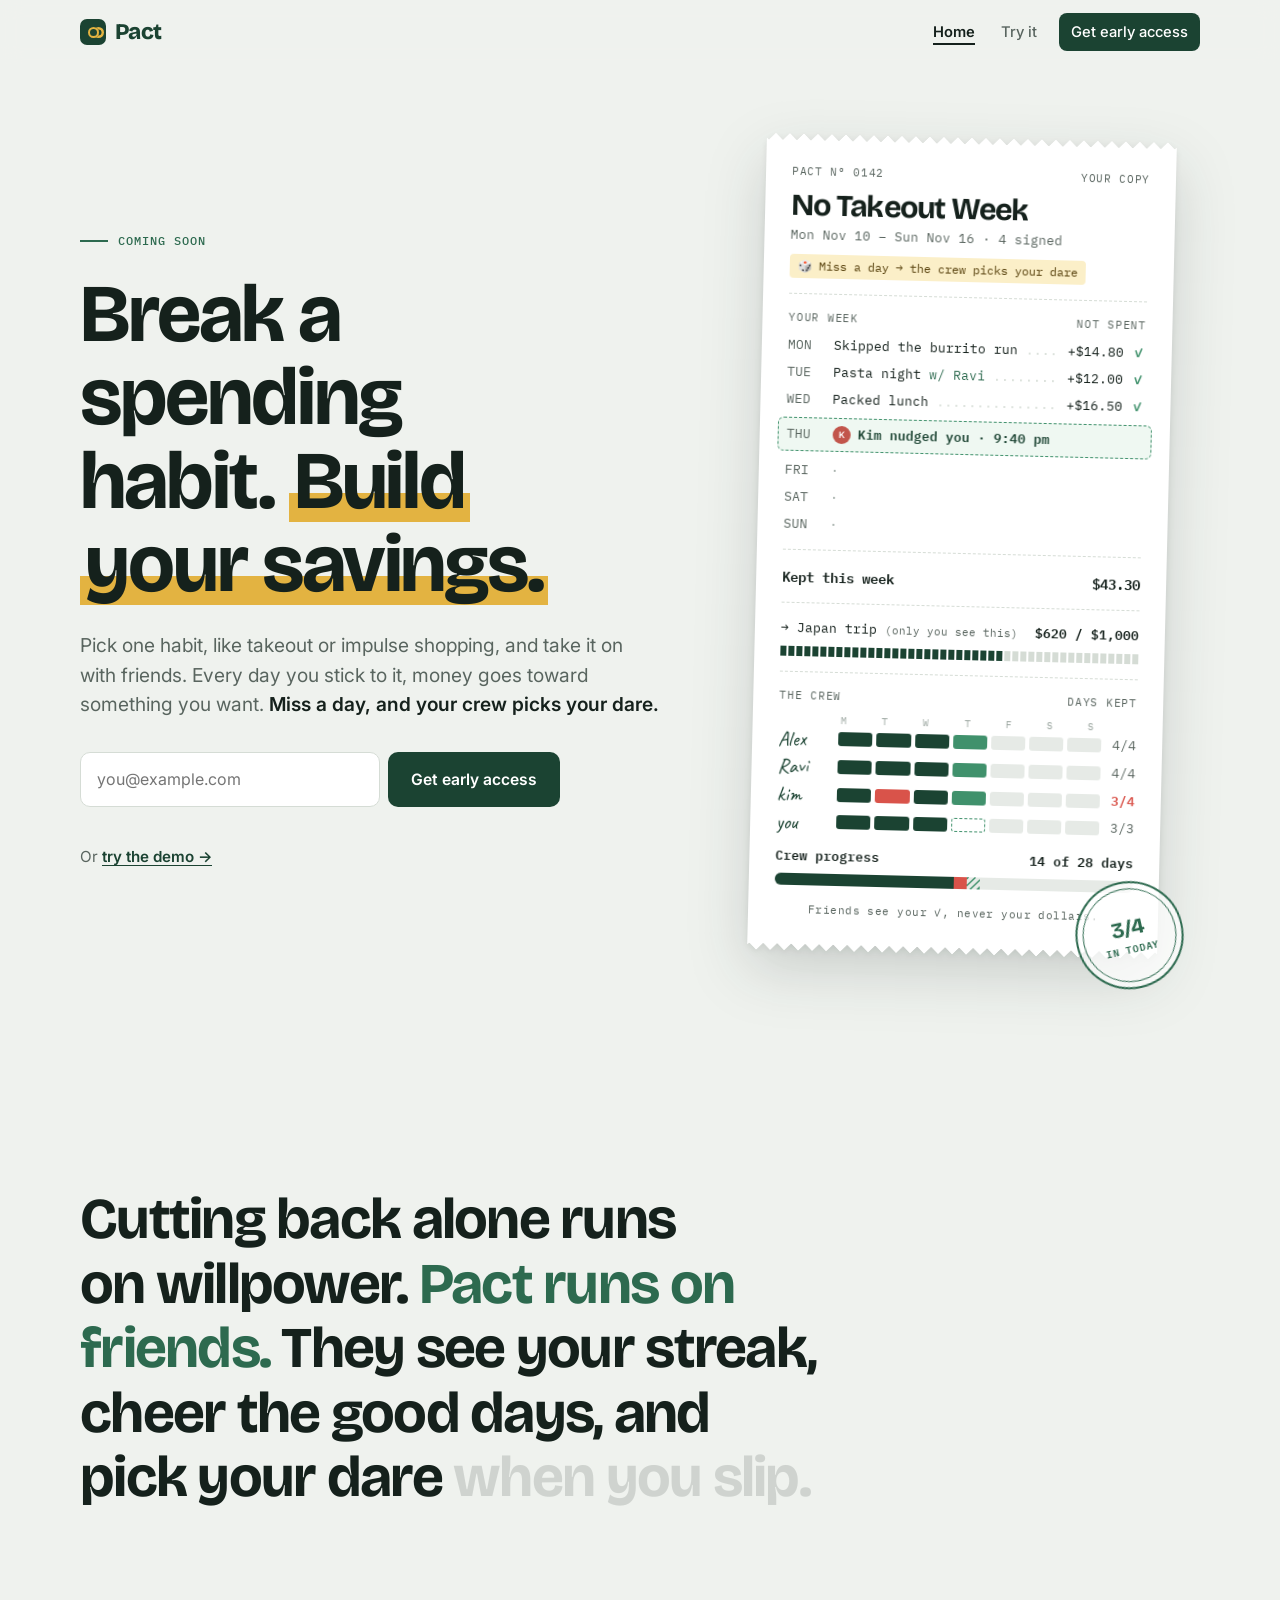
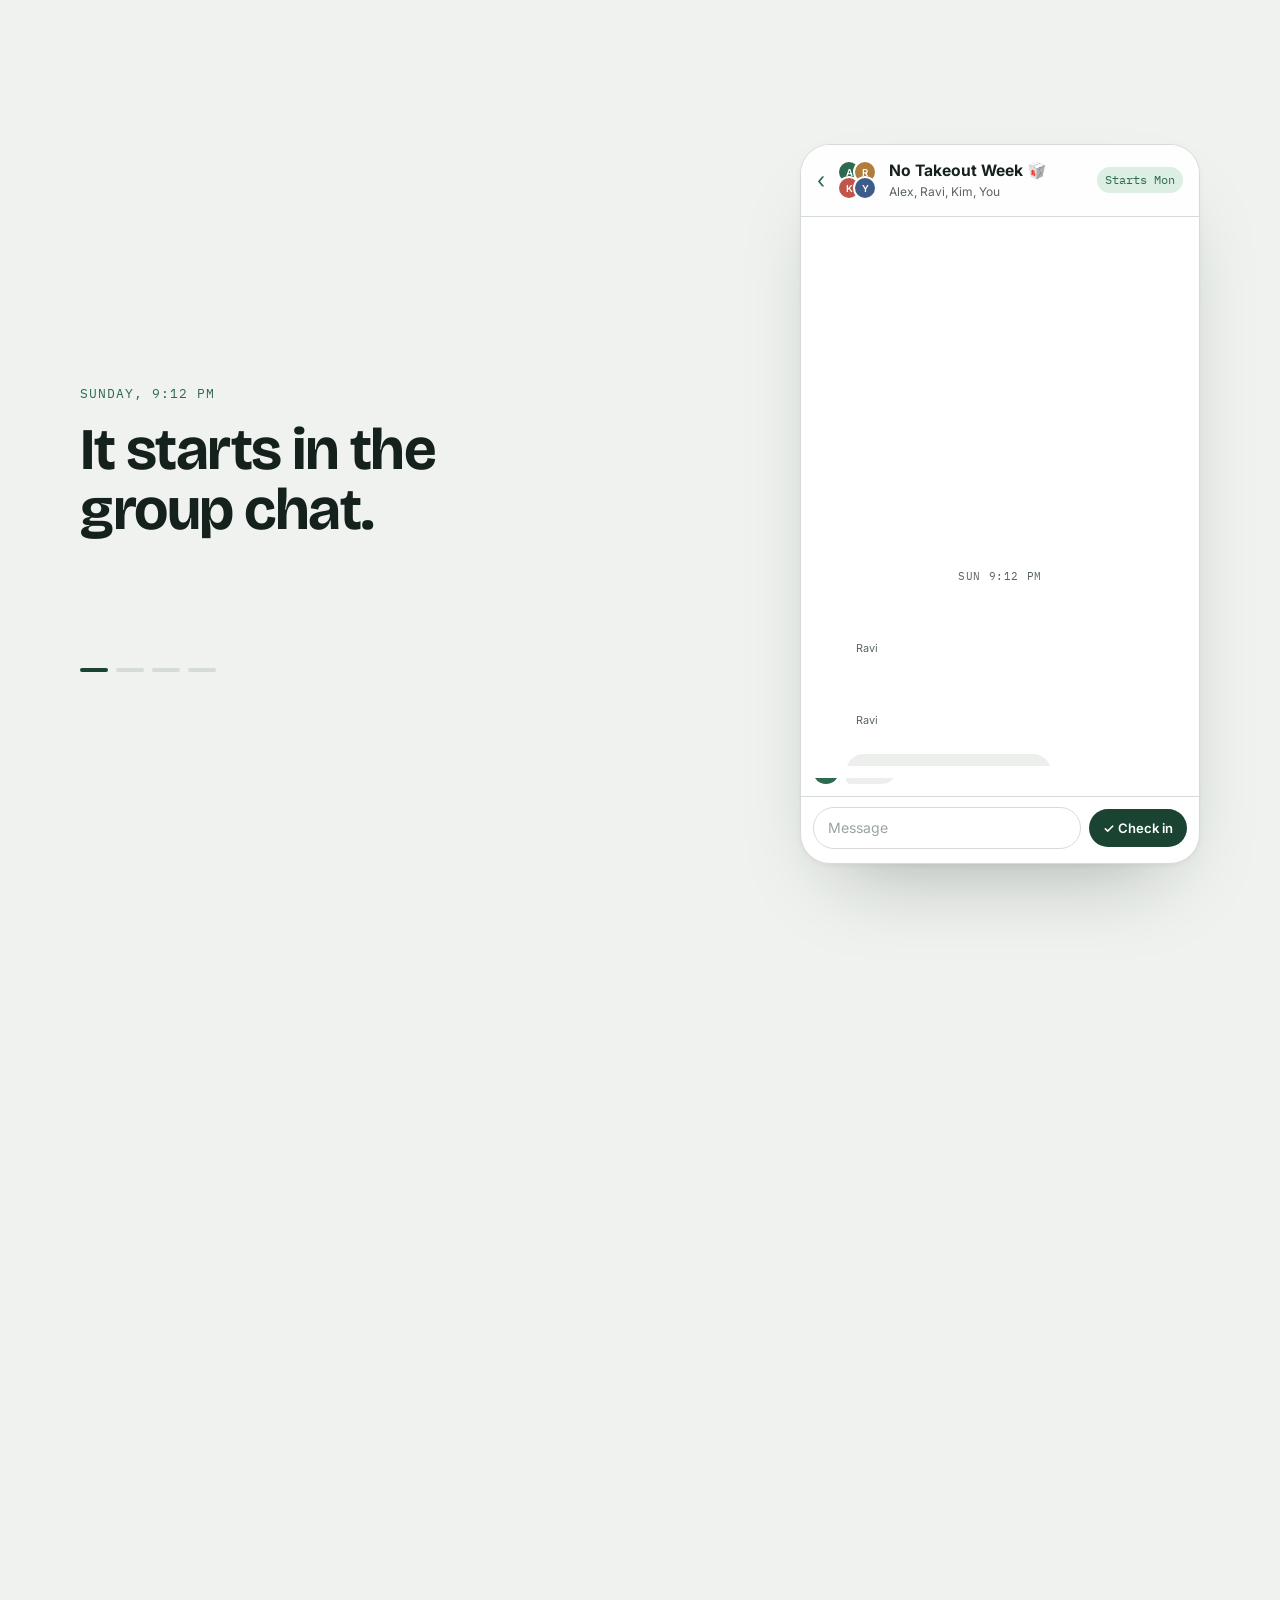
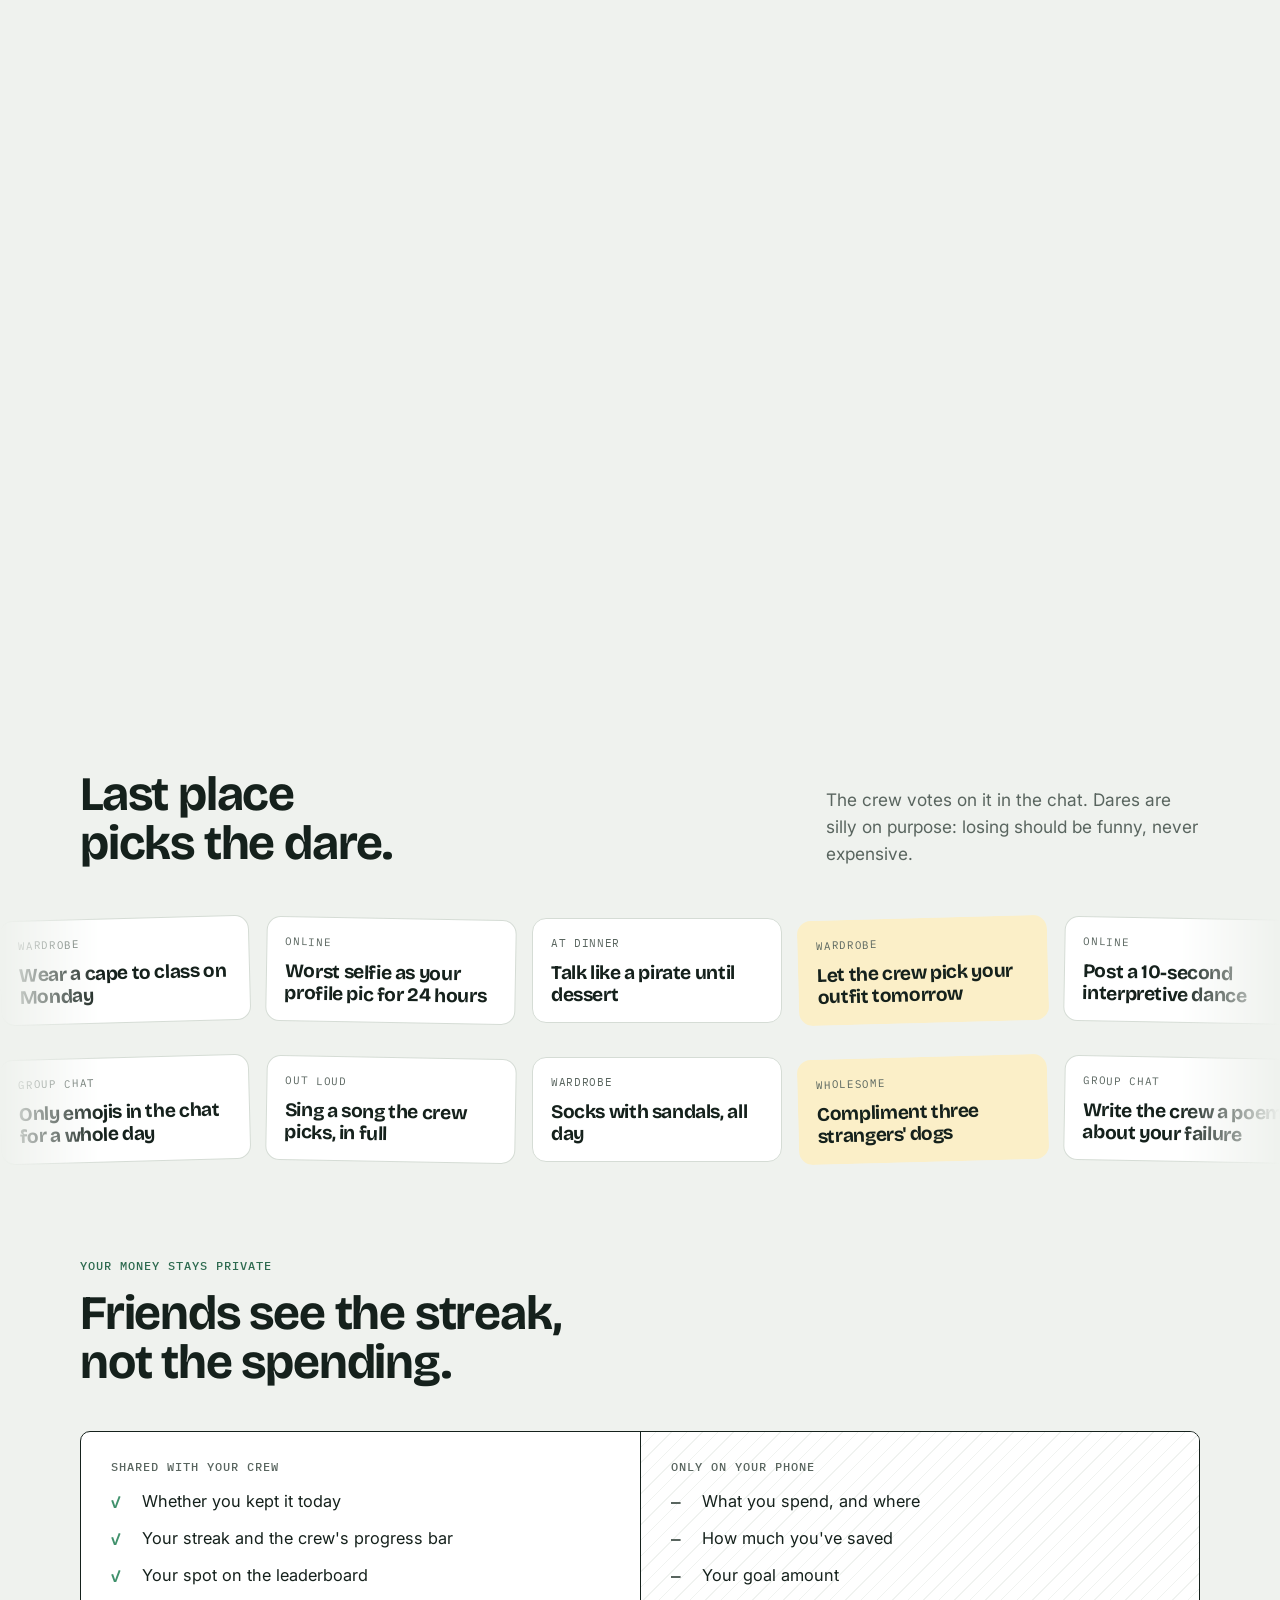
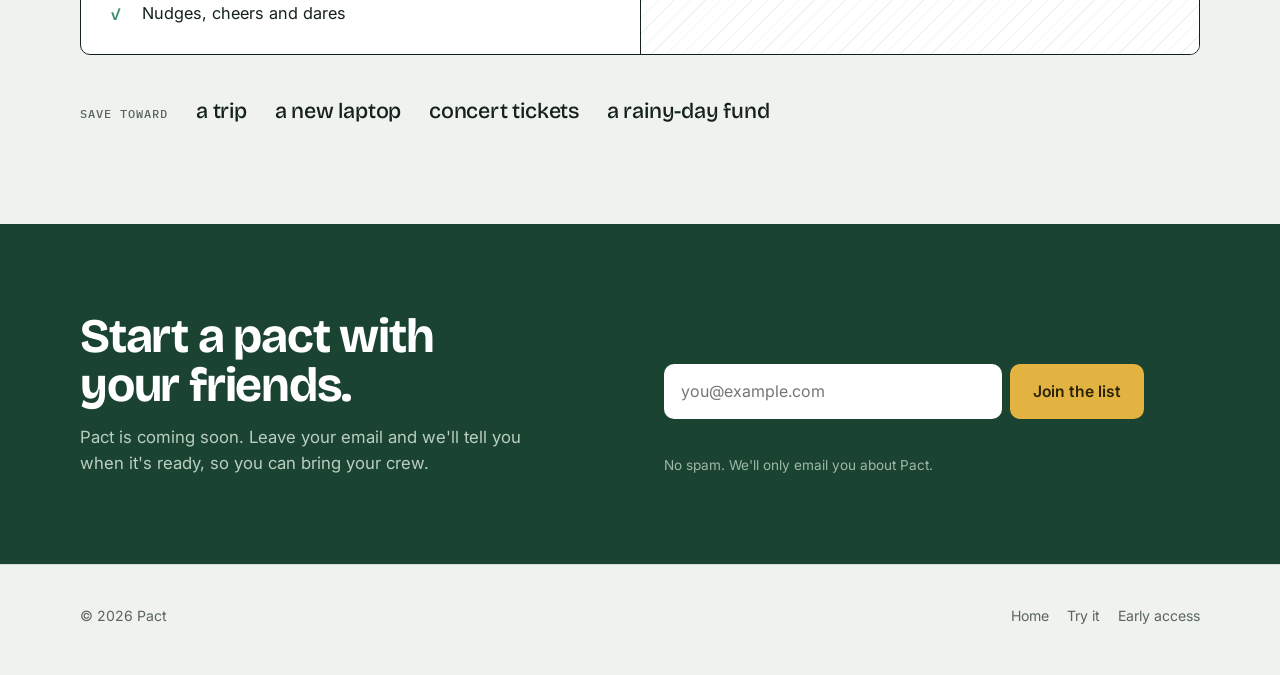
==== commit d4b1af3d: "Home: tell the pact as a scroll-driven group chat, add dare wall Co-Authored-By: Claude Opus 5.5 <no" ====
--- a/index.html
+++ b/index.html
@@ -9,7 +9,7 @@
 <link rel="preconnect" href="https://fonts.gstatic.com" crossorigin>
 <link href="https://fonts.googleapis.com/css2?family=Bricolage+Grotesque:opsz,wght@12..96,500;12..96,700;12..96,800&family=Caveat:wght@500;700&family=IBM+Plex+Mono:wght@400;500;600&family=Inter:wght@400;500;600;700&display=swap" rel="stylesheet">
 <link rel="stylesheet" href="assets/style.css">
-<script>document.documentElement.classList.add('js')</script>
+<script>document.documentElement.classList.add('js');if(!matchMedia('(prefers-reduced-motion: reduce)').matches)document.documentElement.classList.add('scrolly')</script>
 <style>
 :root{--a1:#2D6A4F;--a2:#B07D3A;--a3:#C2554B;--a4:#3E5C8A;--ease:cubic-bezier(.2,.7,.2,1)}
 
@@ -45,6 +45,8 @@
 .slip-top{display:flex;justify-content:space-between;gap:12px;color:var(--muted);font-size:.7rem;letter-spacing:.06em;text-transform:uppercase}
 .slip h2{font-family:var(--display);font-size:1.9rem;letter-spacing:-.03em;margin:10px 0 4px;color:var(--ink)}
 .slip .dates{color:var(--muted)}
+.stake{display:inline-block;margin-top:9px;padding:3px 8px;border-radius:4px;background:var(--gold-2);color:#5A4410;font-size:.72rem}
+.hero .lede strong{color:var(--ink);font-weight:600}
 .rule{border:0;border-top:1.5px dashed var(--line);margin:15px 0}
 .sec{display:flex;justify-content:space-between;gap:8px;font-size:.68rem;letter-spacing:.07em;text-transform:uppercase;color:var(--muted);margin-bottom:9px}
 .ledger{list-style:none;margin:0;padding:0;display:grid;gap:7px}
@@ -71,6 +73,7 @@
 .crew{display:grid;gap:7px}
 .crew-row{display:grid;grid-template-columns:4.4em repeat(7,minmax(0,1fr)) 2.4em;gap:4px;align-items:center}
 .crew-row .sig{font-family:var(--hand);font-size:1.3rem;overflow:hidden;line-height:1;color:var(--green);transform:rotate(-3deg);white-space:nowrap}
+.crew-row.lose .n{color:var(--coral);font-weight:600}
 .crew-row .n{text-align:right;color:var(--muted);font-variant-numeric:tabular-nums}
 .cell{height:14px;border-radius:3px;background:color-mix(in srgb, var(--line) 60%, transparent)}
 .cell.k{background:var(--green)}
@@ -101,72 +104,132 @@
 .manifesto .w{transition:opacity .2s linear;opacity:var(--o,1)}
 .manifesto em{font-style:normal;color:var(--green-2)}
 
-/* ---------- story: sticky app card, text scrolls past ---------- */
-.story{padding:40px 0 120px}
-.story-grid{display:grid;grid-template-columns:minmax(0,1fr) minmax(0,1fr);gap:72px}
-.steps{display:grid}
-.st{min-height:78vh;display:grid;align-content:center;gap:14px;max-width:30rem}
-.st:first-child{min-height:60vh;align-content:start;padding-top:12vh}
-.st:last-child{min-height:70vh}
-.st .eyebrow{color:var(--muted)}
-.st h3{font-size:clamp(2rem,3.6vw,3rem);letter-spacing:-.03em}
-.st p{font-size:1.12rem;color:var(--muted)}
-.js .st{opacity:.28;transition:opacity .5s var(--ease)}
-.js .st.on{opacity:1}
-.visual{position:sticky;top:max(80px, calc(50vh - 320px));align-self:start}
-
-.feed{background:var(--paper);border:1px solid var(--line);border-radius:22px;padding:18px;box-shadow:0 30px 60px -30px rgba(21,33,28,.28);display:grid;gap:6px}
-.feed-head{display:flex;justify-content:space-between;align-items:center;gap:12px;padding-bottom:12px;border-bottom:1px solid var(--line)}
-.feed-head b{display:block;font-family:var(--display);font-size:1.35rem;letter-spacing:-.02em}
-.feed-head .day{font-family:var(--mono);font-size:.7rem;letter-spacing:.07em;text-transform:uppercase;color:var(--muted)}
-.feed-head .stack .av{border-color:var(--paper)}
-.layer{display:grid;gap:8px;padding:10px 12px;border-radius:14px;transition:opacity .6s var(--ease), background .6s var(--ease), transform .6s var(--ease)}
-.js .layer{opacity:.2;transform:scale(.985)}
-.js .layer.past{opacity:.5;transform:none}
-.js .layer.on{opacity:1;transform:none;background:color-mix(in srgb, var(--mint) 38%, transparent)}
-.lbl{display:flex;justify-content:space-between;font-family:var(--mono);font-size:.7rem;letter-spacing:.07em;text-transform:uppercase;color:var(--muted)}
-.lbl span{color:var(--green-2)}
-.terms{font-size:.92rem}
-@media (max-height:820px){.terms{display:none}.feed-head{padding-bottom:8px}}
-.sigs{display:grid;grid-template-columns:repeat(4,1fr);gap:8px}
-.sigs span{font-family:var(--hand);font-size:1.4rem;line-height:1.1;color:var(--green);border-bottom:1px solid var(--ink);clip-path:inset(0 0 0 0);transition:clip-path .8s var(--ease)}
-.js .feed:not(.s1) .sigs span{clip-path:inset(0 100% 0 0)}
-.sigs span:nth-child(2){transition-delay:.15s}.sigs span:nth-child(3){transition-delay:.3s}.sigs span:nth-child(4){transition-delay:.45s}
-.checks{list-style:none;margin:0;padding:0;display:grid;gap:6px}
-.checks li{display:flex;align-items:center;gap:10px;font-size:.92rem;transition:opacity .4s var(--ease), transform .4s var(--ease)}
-.checks li span{margin-left:auto;font-family:var(--mono);font-size:.75rem;color:var(--muted)}
-.checks li b{width:1.2em;text-align:center;color:var(--green-3)}
-.checks li.wait b{color:var(--muted)}
-.js .feed:not(.s2) .checks li{opacity:.4;transform:translateY(6px)}
-.checks li:nth-child(2){transition-delay:.1s}.checks li:nth-child(3){transition-delay:.2s}.checks li:nth-child(4){transition-delay:.3s}
-.chat{display:grid;gap:6px}
-.bub{justify-self:start;max-width:85%;display:flex;gap:8px;align-items:flex-end;font-size:.88rem;transition:opacity .45s var(--ease), transform .45s var(--ease)}
-.bub p{background:color-mix(in srgb, var(--line) 45%, var(--paper));padding:6px 11px;border-radius:14px 14px 14px 4px}
-.bub.me{justify-self:end;flex-direction:row-reverse}
-.bub.me p{background:var(--green);color:#fff;border-radius:14px 14px 4px 14px}
-.bub.sys{justify-self:center;font-family:var(--mono);font-size:.72rem;color:var(--muted)}
-.bub.sys p{background:none;padding:0}
-.js .feed:not(.s3) .bub{opacity:.4;transform:translateY(8px)}
-.bub:nth-child(2){transition-delay:.2s}.bub:nth-child(3){transition-delay:.4s}
-.fbar{display:flex;height:14px;border-radius:99px;overflow:hidden;background:color-mix(in srgb, var(--line) 60%, transparent)}
-.fbar i{display:block;height:100%;transition:width 1.1s var(--ease)}
-.fbar .k{width:50%;background:var(--green)}
-.fbar .x{width:3.57%;background:var(--coral)}
-.feed.s4 .fbar .k{width:89.3%}
-.feed.s4 .fbar .x{width:10.71%}
-.recap{font-size:.92rem;color:var(--muted)}
-.swap .later{display:none}
-.feed.s4 .swap .now{display:none}
-.feed.s4 .swap .later{display:inline}
+/* ---------- story: a group chat that plays as you scroll ---------- */
+.story{position:relative;margin-top:40px}
+.scrolly .story{height:calc(var(--n,20) * 15vh + 100vh)}
+.pin{display:grid;grid-template-columns:minmax(0,1fr) minmax(0,400px);gap:72px;align-items:center;padding-block:40px}
+.scrolly .pin{position:sticky;top:64px;height:calc(100vh - 64px);height:calc(100svh - 64px);padding-block:24px}
+
+.chapters{position:relative;min-height:15rem}
+.ch{display:grid;gap:16px;max-width:30rem}
+.ch .when{font-family:var(--mono);font-size:.8rem;letter-spacing:.08em;text-transform:uppercase;color:var(--green-2)}
+.ch h2{font-size:clamp(2.2rem,4.6vw,3.8rem)}
+.ch h2 em{font-style:normal;color:var(--coral)}
+.scrolly .ch{position:absolute;inset:0 0 auto 0;opacity:0;transform:translateY(16px);transition:opacity .5s var(--ease), transform .5s var(--ease)}
+.scrolly .ch.on{opacity:1;transform:none}
+.ch-dots{display:flex;gap:8px;margin-top:28px}
+.scrolly .ch-dots{position:absolute;left:0;bottom:-3rem;margin:0}
+.ch-dots i{width:28px;height:4px;border-radius:2px;background:var(--line);transition:background .4s}
+.ch-dots i.on{background:var(--green)}
+html:not(.scrolly) .chapters .ch + .ch, html:not(.scrolly) .ch-dots{display:none}
+
+/* the phone-sized chat window */
+.phone{display:flex;flex-direction:column;height:min(720px, 100%);min-height:0;background:var(--paper);border:1px solid var(--line);border-radius:30px;overflow:hidden;box-shadow:0 40px 80px -40px rgba(21,33,28,.35), 0 2px 6px rgba(21,33,28,.05)}
+html:not(.scrolly) .phone{height:680px}
+.chat-head{display:flex;align-items:center;gap:12px;padding:14px 16px;border-bottom:1px solid var(--line);background:color-mix(in srgb, var(--paper) 92%, var(--cream))}
+.chat-head .back{font-size:1.4rem;line-height:1;color:var(--green-2)}
+.gav{position:relative;width:40px;height:40px;flex:none}
+.gav .av{position:absolute;width:24px;height:24px;font-size:.6rem;border:2px solid var(--paper)}
+.gav .av:nth-child(1){left:0;top:0}.gav .av:nth-child(2){right:0;top:0}.gav .av:nth-child(3){left:0;bottom:0}.gav .av:nth-child(4){right:0;bottom:0}
+.chat-head b{display:block;font-size:.98rem;white-space:nowrap}
+.chat-head small{display:block;font-size:.75rem;color:var(--muted)}
+.chat-head .streak{margin-left:auto;font-family:var(--mono);font-size:.72rem;color:var(--green-2);background:var(--mint);padding:4px 8px;border-radius:99px;white-space:nowrap}
+
+.thread{flex:1;min-height:0;display:flex;flex-direction:column;justify-content:flex-end;overflow:hidden;padding:4px 12px 12px;background:var(--paper)}
+html:not(.scrolly) .thread{justify-content:flex-start;overflow-y:auto}
+.m{display:grid;grid-template-rows:1fr;transition:grid-template-rows .4s var(--ease), opacity .35s var(--ease)}
+.m > .mi{min-height:0;overflow:hidden;padding-top:6px}
+.scrolly .m{grid-template-rows:0fr;opacity:0}
+.scrolly .m.show{grid-template-rows:1fr;opacity:1}
+.scrolly .m.show > .mi > *{animation:pop .4s var(--ease) both}
+@keyframes pop{from{transform:translateY(10px) scale(.96);opacity:.2}}
+
+.stamp-t{text-align:center;font-family:var(--mono);font-size:.66rem;letter-spacing:.06em;color:var(--muted);padding:10px 0 2px}
+.row{display:flex;align-items:flex-end;gap:7px}
+.row .av{width:26px;height:26px;font-size:.62rem}
+.row .sp{width:26px;flex:none}
+.row.me{justify-content:flex-end}
+.bw{display:grid;gap:2px;max-width:78%;justify-items:start}
+.row.me .bw{justify-items:end}
+.who{font-size:.68rem;color:var(--muted);padding-left:10px}
+.b{position:relative;padding:8px 12px;border-radius:18px;font-size:.9rem;line-height:1.35;background:#ECEFEB;color:var(--ink)}
+.row:not(.me) .b{border-bottom-left-radius:6px}
+.row.me .b{background:var(--green);color:#fff;border-bottom-right-radius:6px}
+.b.big{font-size:1.6rem;padding:4px 8px;background:none}
+.rx{position:absolute;right:-4px;bottom:-12px;background:var(--paper);border:1px solid var(--line);border-radius:99px;font-size:.68rem;padding:1px 6px;color:var(--ink);white-space:nowrap;box-shadow:0 2px 4px rgba(21,33,28,.06)}
+.row.me .rx{right:auto;left:-4px}
+.has-rx{padding-bottom:12px}
+.read{font-size:.66rem;color:var(--muted);padding-right:4px}
+
+.sys{display:flex;justify-content:center}
+.sys span{display:inline-flex;align-items:center;gap:6px;font-size:.74rem;padding:5px 11px;border-radius:99px;background:color-mix(in srgb, var(--mint) 70%, transparent);color:var(--green)}
+.sys.bad span{background:#FBE3E0;color:#9C2F27}
+
+/* cards inside the chat */
+.card-in{margin:6px 22px 4px;border:1px solid var(--line);border-radius:16px;padding:12px 14px;background:color-mix(in srgb, var(--cream) 45%, var(--paper));display:grid;gap:8px;font-size:.84rem}
+.card-in .k{font-family:var(--mono);font-size:.64rem;letter-spacing:.07em;text-transform:uppercase;color:var(--muted)}
+.card-in .t{font-family:var(--display);font-weight:700;font-size:1.15rem;letter-spacing:-.02em}
+.card-in .stakes{display:flex;gap:8px;align-items:flex-start;padding:8px 10px;border-radius:10px;background:var(--gold-2);color:#5A4410}
+.card-in .signed{display:flex;align-items:center;gap:8px;color:var(--muted);font-size:.78rem}
+.card-in .stack .av{width:22px;height:22px;font-size:.55rem;border-color:var(--paper)}
+.pg{display:grid;grid-template-columns:3.2em repeat(7,1fr) 2.2em;gap:3px;align-items:center;font-size:.75rem}
+.pg .cell{height:12px}
+.pg b{font-weight:600}
+.pg span:last-child{text-align:right;font-family:var(--mono);color:var(--muted)}
+.pg.lose span:first-child{color:var(--coral);font-weight:600}
+.poll{display:grid;gap:6px}
+.opt{position:relative;display:flex;justify-content:space-between;gap:8px;padding:7px 10px;border-radius:10px;border:1px solid var(--line);overflow:hidden;background:var(--paper)}
+.opt::before{content:"";position:absolute;inset:0 auto 0 0;width:var(--v,0%);background:color-mix(in srgb, var(--mint) 80%, transparent);z-index:0}
+.opt > *{position:relative}
+.opt.win{border-color:var(--green-3);font-weight:600}
+.opt.win::before{background:color-mix(in srgb, var(--green-3) 28%, transparent)}
+.opt small{font-family:var(--mono);color:var(--muted)}
+
+.typing{display:flex;align-items:flex-end;gap:7px;padding:6px 0 0;height:0;opacity:0;overflow:hidden;transition:opacity .2s}
+.typing.on{height:auto;opacity:1}
+.typing .av{width:26px;height:26px;font-size:.62rem}
+.dots{display:inline-flex;gap:4px;padding:11px 12px;border-radius:18px;border-bottom-left-radius:6px;background:#ECEFEB}
+.dots i{width:6px;height:6px;border-radius:50%;background:#98A39D;animation:dot 1s infinite}
+.dots i:nth-child(2){animation-delay:.15s}.dots i:nth-child(3){animation-delay:.3s}
+@keyframes dot{0%,60%,100%{transform:none;opacity:.5}30%{transform:translateY(-3px);opacity:1}}
+
+.composer{display:flex;gap:8px;align-items:center;padding:10px 12px 14px;border-top:1px solid var(--line)}
+.composer .in{flex:1;padding:9px 14px;border-radius:99px;border:1px solid var(--line);color:#9AA59F;font-size:.88rem}
+.composer .ci{padding:9px 14px;border-radius:99px;background:var(--green);color:#fff;font-size:.82rem;font-weight:600;white-space:nowrap}
 
 @media (max-width:900px){
-  .story-grid{grid-template-columns:1fr;gap:24px}
-  .visual{position:static;order:-1}
-  .st,.st:first-child,.st:last-child{min-height:0;padding:24px 0}
-  .js .st{opacity:1}
-  .js .layer,.js .layer.past{opacity:1;transform:none}
-  .manifesto{padding:88px 0 24px}
+  .pin{grid-template-columns:1fr;gap:14px;align-content:start}
+  .scrolly .pin{padding-block:12px}
+  .chapters{min-height:5.2rem}
+  .ch{gap:4px}
+  .ch h2{font-size:1.55rem}
+  .chat-head small{display:none}
+  .chat-head b{font-size:.92rem}
+  .scrolly .ch-dots{display:none}
+  .phone{height:auto;flex:1}
+  .scrolly .phone{min-height:0}
+  .scrolly .pin{display:flex;flex-direction:column;align-items:stretch}
+  html:not(.scrolly) .phone{height:640px}
 }
+
+/* ---------- dare wall ---------- */
+.dares{padding:110px 0 40px;overflow:hidden}
+.dares .head{display:flex;flex-wrap:wrap;justify-content:space-between;align-items:end;gap:20px 40px}
+.dares h2{max-width:14ch}
+.dares .head p{max-width:34ch;color:var(--muted);font-size:1.08rem}
+.lane{display:flex;gap:16px;width:max-content;padding:14px 0}
+.lanes{margin-top:36px;display:grid;gap:6px;-webkit-mask:linear-gradient(90deg,transparent,#000 8%,#000 92%,transparent);mask:linear-gradient(90deg,transparent,#000 8%,#000 92%,transparent)}
+.dare{flex:none;width:250px;padding:16px 18px;border-radius:14px;background:var(--paper);border:1px solid var(--line);display:grid;gap:10px;transform:rotate(var(--r,0deg))}
+.dare:nth-child(3n+1){--r:-1.5deg}.dare:nth-child(3n+2){--r:1deg}.dare:nth-child(4n){background:var(--gold-2);border-color:transparent}
+.dare b{font-family:var(--display);font-size:1.2rem;letter-spacing:-.02em;line-height:1.15}
+.dare small{font-family:var(--mono);font-size:.68rem;letter-spacing:.06em;text-transform:uppercase;color:var(--muted)}
+@media (prefers-reduced-motion:no-preference){
+  .lane{animation:drift 60s linear infinite}
+  .lane.rev{animation-direction:reverse;animation-duration:70s}
+  .lanes:hover .lane{animation-play-state:paused}
+  @keyframes drift{to{transform:translateX(-50%)}}
+}
+@media (prefers-reduced-motion:reduce){.lane{flex-wrap:wrap;width:auto}.lane [aria-hidden]{display:none}}
 
 /* ---------- privacy split ---------- */
 .privacy{padding-top:40px}
@@ -233,7 +296,7 @@
   <div class="hero-copy">
     <p class="eyebrow kicker">Coming soon</p>
     <h1>Break a spending habit. <span class="mark">Build your savings.</span></h1>
-    <p class="lede">Pick one habit, like takeout or impulse shopping, and take it on with friends. Every day you stick to it, money goes toward something you actually want.</p>
+    <p class="lede">Pick one habit, like takeout or impulse shopping, and take it on with friends. Every day you stick to it, money goes toward something you want. <strong>Miss a day, and your crew picks your dare.</strong></p>
     <form class="email-form" data-signup novalidate>
       <label for="hero-email" class="sr-only">Email address</label>
       <input type="email" id="hero-email" placeholder="you@example.com" autocomplete="email" maxlength="254" required>
@@ -249,6 +312,7 @@
       <div class="slip-top"><span>Pact Nº 0142</span><span>Your copy</span></div>
       <h2>No Takeout Week</h2>
       <div class="dates">Mon Nov 10 – Sun Nov 16 · 4 signed</div>
+      <div class="stake">🎲 Miss a day → the crew picks your dare</div>
       <hr class="rule">
       <div class="sec"><span>Your week</span><span>Not spent</span></div>
       <ol class="ledger">
@@ -271,7 +335,7 @@
       <div class="crew">
         <div class="crew-row" style="--i:7"><span class="sig">Alex</span><i class="cell k"></i><i class="cell k"></i><i class="cell k"></i><i class="cell t done"></i><i class="cell"></i><i class="cell"></i><i class="cell"></i><span class="n">4/4</span></div>
         <div class="crew-row" style="--i:8"><span class="sig">Ravi</span><i class="cell k"></i><i class="cell k"></i><i class="cell k"></i><i class="cell t done"></i><i class="cell"></i><i class="cell"></i><i class="cell"></i><span class="n">4/4</span></div>
-        <div class="crew-row" style="--i:9"><span class="sig">kim</span><i class="cell k"></i><i class="cell x"></i><i class="cell k"></i><i class="cell t done"></i><i class="cell"></i><i class="cell"></i><i class="cell"></i><span class="n">3/4</span></div>
+        <div class="crew-row lose" style="--i:9"><span class="sig">kim</span><i class="cell k"></i><i class="cell x"></i><i class="cell k"></i><i class="cell t done"></i><i class="cell"></i><i class="cell"></i><i class="cell"></i><span class="n">3/4</span></div>
         <div class="crew-row" style="--i:10"><span class="sig">you</span><i class="cell k"></i><i class="cell k"></i><i class="cell k"></i><i class="cell t"></i><i class="cell"></i><i class="cell"></i><i class="cell"></i><span class="n">3/3</span></div>
       </div>
       <div class="team" style="--i:11">
@@ -285,73 +349,121 @@
 </div></header>
 
 <section class="manifesto" aria-label="Why friends"><div class="wrap">
-  <p data-words>Cutting back alone runs on willpower. <em>Pact runs on friends.</em> They see your streak, cheer the good days, and notice when you skip one.</p>
+  <p data-words>Cutting back alone runs on willpower. <em>Pact runs on friends.</em> They see your streak, cheer the good days, and pick your dare when you slip.</p>
 </div></section>
 
-<section class="story" id="how" aria-label="How a pact works"><div class="wrap story-grid">
-  <div class="steps">
-    <article class="st" data-step="1">
-      <p class="eyebrow">Sunday night</p>
-      <h3>Sign it together.</h3>
-      <p>Pick the habit, the week and the stakes. Everyone signs, so everyone's in.</p>
-    </article>
-    <article class="st" data-step="2">
-      <p class="eyebrow">Every day</p>
-      <h3>See who's kept it.</h3>
-      <p>One tap to check in. Your crew sees a ✓ next to your name, never what you spent or where.</p>
-    </article>
-    <article class="st" data-step="3">
-      <p class="eyebrow">When it gets hard</p>
-      <h3>Nudge, cheer, dare.</h3>
-      <p>A message from a friend at 9 pm works better than a budget alert. Cheer the good days and catch a slip before it turns into a habit.</p>
-    </article>
-    <article class="st" data-step="4">
-      <p class="eyebrow">Sunday again</p>
-      <h3>Finish as a crew.</h3>
-      <p>One progress bar for the whole group. See who went 7 for 7, who owes the dare, then start the next pact.</p>
-    </article>
-  </div>
-
-  <div class="visual">
-    <div class="feed s1 s2 s3" id="feed" aria-label="Example group view for the pact No Takeout Week">
-      <div class="feed-head">
-        <div><span class="day swap"><span class="now">Day 4 of 7</span><span class="later">Week done</span></span><b>No Takeout Week</b></div>
-        <div class="stack"><i class="av a1">A</i><i class="av a2">R</i><i class="av a3">K</i><i class="av a4">Y</i></div>
-      </div>
-
-      <div class="layer" data-layer="1">
-        <div class="lbl">The pact<span>Signed Sun 9:14 pm</span></div>
-        <p class="terms">No takeout for 7 days. Last place picks up the dare.</p>
-        <div class="sigs"><span>Alex</span><span>Ravi K.</span><span>kim</span><span>you</span></div>
-      </div>
-
-      <div class="layer" data-layer="2">
-        <div class="lbl">Today<span>3 of 4 in</span></div>
-        <ul class="checks">
-          <li><i class="av a1">A</i>Alex<span>8:12 am</span><b>✓</b></li>
-          <li><i class="av a2">R</i>Ravi<span>12:40 pm</span><b>✓</b></li>
-          <li><i class="av a3">K</i>Kim<span>7:05 pm</span><b>✓</b></li>
-          <li class="wait"><i class="av a4">Y</i>You<span>by 11:59 pm</span><b>…</b></li>
-        </ul>
-      </div>
-
-      <div class="layer" data-layer="3">
-        <div class="lbl">Crew chat</div>
-        <div class="chat">
-          <div class="bub"><i class="av a2">R</i><p>Day 4 and I haven't touched the delivery app 🍝</p></div>
-          <div class="bub"><i class="av a3">K</i><p>Your turn. Don't make me pick your dare 👀</p></div>
-          <div class="bub me"><p>Cooking now, checking in by 10</p></div>
+<section class="story" id="how" aria-label="How a pact plays out, as a group chat"><div class="wrap pin">
+  <div class="chapters" aria-live="polite">
+    <div class="ch" data-ch="1"><span class="when">Sunday, 9:12 pm</span><h2>It starts in the group chat.</h2></div>
+    <div class="ch" data-ch="2"><span class="when">Every day</span><h2>One tap keeps the streak alive.</h2></div>
+    <div class="ch" data-ch="3"><span class="when">Tuesday, 9:40 pm</span><h2>Someone always <em>slips.</em></h2></div>
+    <div class="ch" data-ch="4"><span class="when">Sunday</span><h2>Last place takes <em>the dare.</em></h2></div>
+    <div class="ch-dots" aria-hidden="true"><i data-ch="1"></i><i data-ch="2"></i><i data-ch="3"></i><i data-ch="4"></i></div>
+  </div>
+
+  <div class="phone">
+    <div class="chat-head">
+      <span class="back" aria-hidden="true">‹</span>
+      <span class="gav" aria-hidden="true"><i class="av a1">A</i><i class="av a2">R</i><i class="av a3">K</i><i class="av a4">Y</i></span>
+      <span><b>No Takeout Week 🥡</b><small>Alex, Ravi, Kim, You</small></span>
+      <span class="streak">Day 4 of 7</span>
+    </div>
+
+    <div class="thread" id="thread">
+      <!-- chapter 1 -->
+      <div class="m" data-ch="1"><div class="mi"><div class="stamp-t">SUN 9:12 PM</div></div></div>
+      <div class="m" data-ch="1" data-who="a1"><div class="mi"><div class="row"><i class="av a1">A</i><div class="bw"><span class="who">Alex</span><p class="b">I spent $96 on takeout this week 😭</p></div></div></div></div>
+      <div class="m" data-ch="1" data-who="a1"><div class="mi"><div class="row"><span class="sp"></span><div class="bw"><p class="b">who's doing a no-takeout week with me</p></div></div></div></div>
+      <div class="m" data-ch="1" data-who="a2"><div class="mi"><div class="row"><i class="av a2">R</i><div class="bw"><span class="who">Ravi</span><p class="b">in. my delivery history is embarrassing 💀</p></div></div></div></div>
+      <div class="m" data-ch="1" data-who="a3"><div class="mi"><div class="row"><i class="av a3">K</i><div class="bw"><span class="who">Kim</span><p class="b">fine. but whoever misses a day does a dare</p></div></div></div></div>
+      <div class="m" data-ch="1"><div class="mi"><div class="row me"><div class="bw"><p class="b">deal 🤝</p></div></div></div></div>
+      <div class="m" data-ch="1"><div class="mi"><div class="card-in">
+        <span class="k">New pact</span>
+        <span class="t">No Takeout Week</span>
+        <span>Mon Nov 10 – Sun Nov 16 · 7 days</span>
+        <span class="stakes">🎲 <span>Miss a day and the crew picks your dare.</span></span>
+        <span class="signed"><span class="stack"><i class="av a1">A</i><i class="av a2">R</i><i class="av a3">K</i><i class="av a4">Y</i></span>Signed by all 4</span>
+      </div></div></div>
+
+      <!-- chapter 2 -->
+      <div class="m" data-ch="2"><div class="mi"><div class="stamp-t">MON 7:48 PM</div></div></div>
+      <div class="m" data-ch="2"><div class="mi"><div class="sys"><span>✓ Alex kept it today</span></div></div></div>
+      <div class="m" data-ch="2" data-who="a2"><div class="mi has-rx"><div class="row"><i class="av a2">R</i><div class="bw"><span class="who">Ravi</span><p class="b">cooked for the first time since September 🍳<span class="rx">🔥 3</span></p></div></div></div></div>
+      <div class="m" data-ch="2"><div class="mi"><div class="row me"><div class="bw"><p class="b">who is this man</p></div></div></div></div>
+      <div class="m" data-ch="2"><div class="mi"><div class="sys"><span>✓ All 4 kept it · Day 1 done</span></div></div></div>
+
+      <!-- chapter 3 -->
+      <div class="m" data-ch="3"><div class="mi"><div class="stamp-t">TUE 9:40 PM</div></div></div>
+      <div class="m" data-ch="3"><div class="mi"><div class="sys bad"><span>⏰ Kim hasn't checked in · 2h left</span></div></div></div>
+      <div class="m" data-ch="3" data-who="a1"><div class="mi"><div class="row"><i class="av a1">A</i><div class="bw"><span class="who">Alex</span><p class="b">kiiiim 👀</p></div></div></div></div>
+      <div class="m" data-ch="3"><div class="mi"><div class="row me"><div class="bw"><p class="b">tell me that's not a delivery driver at your door</p></div></div></div></div>
+      <div class="m" data-ch="3" data-who="a3"><div class="mi"><div class="row"><i class="av a3">K</i><div class="bw"><span class="who">Kim</span><p class="b">…it was already on the way</p></div></div></div></div>
+      <div class="m" data-ch="3" data-who="a3"><div class="mi"><div class="row"><span class="sp"></span><div class="bw"><p class="b">it was pad thai. I regret nothing</p></div></div></div></div>
+      <div class="m" data-ch="3"><div class="mi"><div class="sys bad"><span>✕ Kim missed Tuesday</span></div></div></div>
+      <div class="m" data-ch="3" data-who="a2"><div class="mi has-rx"><div class="row"><i class="av a2">R</i><div class="bw"><span class="who">Ravi</span><p class="b">DARE. TIME.<span class="rx">😂 3</span></p></div></div></div></div>
+
+      <!-- chapter 4 -->
+      <div class="m" data-ch="4"><div class="mi"><div class="stamp-t">SUN 6:00 PM</div></div></div>
+      <div class="m" data-ch="4"><div class="mi"><div class="card-in">
+        <span class="k">Week 1 · Final</span>
+        <span class="t">Crew kept 27 of 28 days</span>
+        <div class="pg"><b>Alex</b><i class="cell k"></i><i class="cell k"></i><i class="cell k"></i><i class="cell k"></i><i class="cell k"></i><i class="cell k"></i><i class="cell k"></i><span>7/7</span></div>
+        <div class="pg"><b>Ravi</b><i class="cell k"></i><i class="cell k"></i><i class="cell k"></i><i class="cell k"></i><i class="cell k"></i><i class="cell k"></i><i class="cell k"></i><span>7/7</span></div>
+        <div class="pg"><b>You</b><i class="cell k"></i><i class="cell k"></i><i class="cell k"></i><i class="cell k"></i><i class="cell k"></i><i class="cell k"></i><i class="cell k"></i><span>7/7</span></div>
+        <div class="pg lose"><span>Kim</span><i class="cell k"></i><i class="cell x"></i><i class="cell k"></i><i class="cell k"></i><i class="cell k"></i><i class="cell k"></i><i class="cell k"></i><span>6/7</span></div>
+      </div></div></div>
+      <div class="m" data-ch="4"><div class="mi"><div class="card-in">
+        <span class="k">Poll · Kim's dare</span>
+        <span class="t">What does Kim have to do?</span>
+        <div class="poll">
+          <div class="opt win" style="--v:100%"><span>Wear a cape to class Monday 🦸</span><small>3</small></div>
+          <div class="opt" style="--v:0%"><span>Worst selfie as profile pic for 24h</span><small>0</small></div>
+          <div class="opt" style="--v:0%"><span>Talk like a pirate at dinner</span><small>0</small></div>
         </div>
-      </div>
-
-      <div class="layer" data-layer="4">
-        <div class="lbl">Crew progress<span class="swap"><span class="now">14 of 28 days</span><span class="later">25 of 28 days</span></span></div>
-        <div class="fbar"><i class="k"></i><i class="x"></i></div>
-        <p class="recap swap"><span class="now">Three days left. Every check-in moves the whole bar.</span><span class="later">Alex and Ravi went 7 for 7. Kim picks the dare.</span></p>
-      </div>
+      </div></div></div>
+      <div class="m" data-ch="4" data-who="a3"><div class="mi"><div class="row"><i class="av a3">K</i><div class="bw"><span class="who">Kim</span><p class="b">a CAPE??</p></div></div></div></div>
+      <div class="m" data-ch="4" data-who="a3"><div class="mi has-rx"><div class="row"><span class="sp"></span><div class="bw"><p class="b">fine. next week I'm winning<span class="rx">🦸 3</span></p></div></div></div></div>
+      <div class="m" data-ch="4"><div class="mi"><div class="row me"><div class="bw"><p class="b">same time next week? 😌</p><span class="read">Read by 3</span></div></div></div></div>
+      <div class="m" data-ch="4"><div class="mi"><div class="sys"><span>📜 Alex started a new pact: No Impulse Buys</span></div></div></div>
+
+      <div class="typing" id="typing" aria-hidden="true"><i class="av a1">A</i><span class="dots"><i></i><i></i><i></i></span></div>
     </div>
+
+    <div class="composer" aria-hidden="true"><span class="in">Message</span><span class="ci">✓ Check in</span></div>
   </div>
 </div></section>
+
+<section class="dares" aria-label="Example dares"><div class="wrap head">
+  <h2>Last place picks the dare.</h2>
+  <p>The crew votes on it in the chat. Dares are silly on purpose: losing should be funny, never expensive.</p>
+</div>
+<div class="lanes">
+  <div class="lane">
+    <div class="dare"><small>Wardrobe</small><b>Wear a cape to class on Monday</b></div>
+    <div class="dare"><small>Online</small><b>Worst selfie as your profile pic for 24 hours</b></div>
+    <div class="dare"><small>At dinner</small><b>Talk like a pirate until dessert</b></div>
+    <div class="dare"><small>Wardrobe</small><b>Let the crew pick your outfit tomorrow</b></div>
+    <div class="dare"><small>Online</small><b>Post a 10-second interpretive dance</b></div>
+    <div class="dare" aria-hidden="true"><small>Wardrobe</small><b>Wear a cape to class on Monday</b></div>
+    <div class="dare" aria-hidden="true"><small>Online</small><b>Worst selfie as your profile pic for 24 hours</b></div>
+    <div class="dare" aria-hidden="true"><small>At dinner</small><b>Talk like a pirate until dessert</b></div>
+    <div class="dare" aria-hidden="true"><small>Wardrobe</small><b>Let the crew pick your outfit tomorrow</b></div>
+    <div class="dare" aria-hidden="true"><small>Online</small><b>Post a 10-second interpretive dance</b></div>
+  </div>
+  <div class="lane rev">
+    <div class="dare"><small>Group chat</small><b>Only emojis in the chat for a whole day</b></div>
+    <div class="dare"><small>Out loud</small><b>Sing a song the crew picks, in full</b></div>
+    <div class="dare"><small>Wardrobe</small><b>Socks with sandals, all day</b></div>
+    <div class="dare"><small>Wholesome</small><b>Compliment three strangers' dogs</b></div>
+    <div class="dare"><small>Group chat</small><b>Write the crew a poem about your failure</b></div>
+    <div class="dare" aria-hidden="true"><small>Group chat</small><b>Only emojis in the chat for a whole day</b></div>
+    <div class="dare" aria-hidden="true"><small>Out loud</small><b>Sing a song the crew picks, in full</b></div>
+    <div class="dare" aria-hidden="true"><small>Wardrobe</small><b>Socks with sandals, all day</b></div>
+    <div class="dare" aria-hidden="true"><small>Wholesome</small><b>Compliment three strangers' dogs</b></div>
+    <div class="dare" aria-hidden="true"><small>Group chat</small><b>Write the crew a poem about your failure</b></div>
+  </div>
+</div>
+</section>
 
 <section class="privacy" id="why"><div class="wrap">
   <div class="rv">
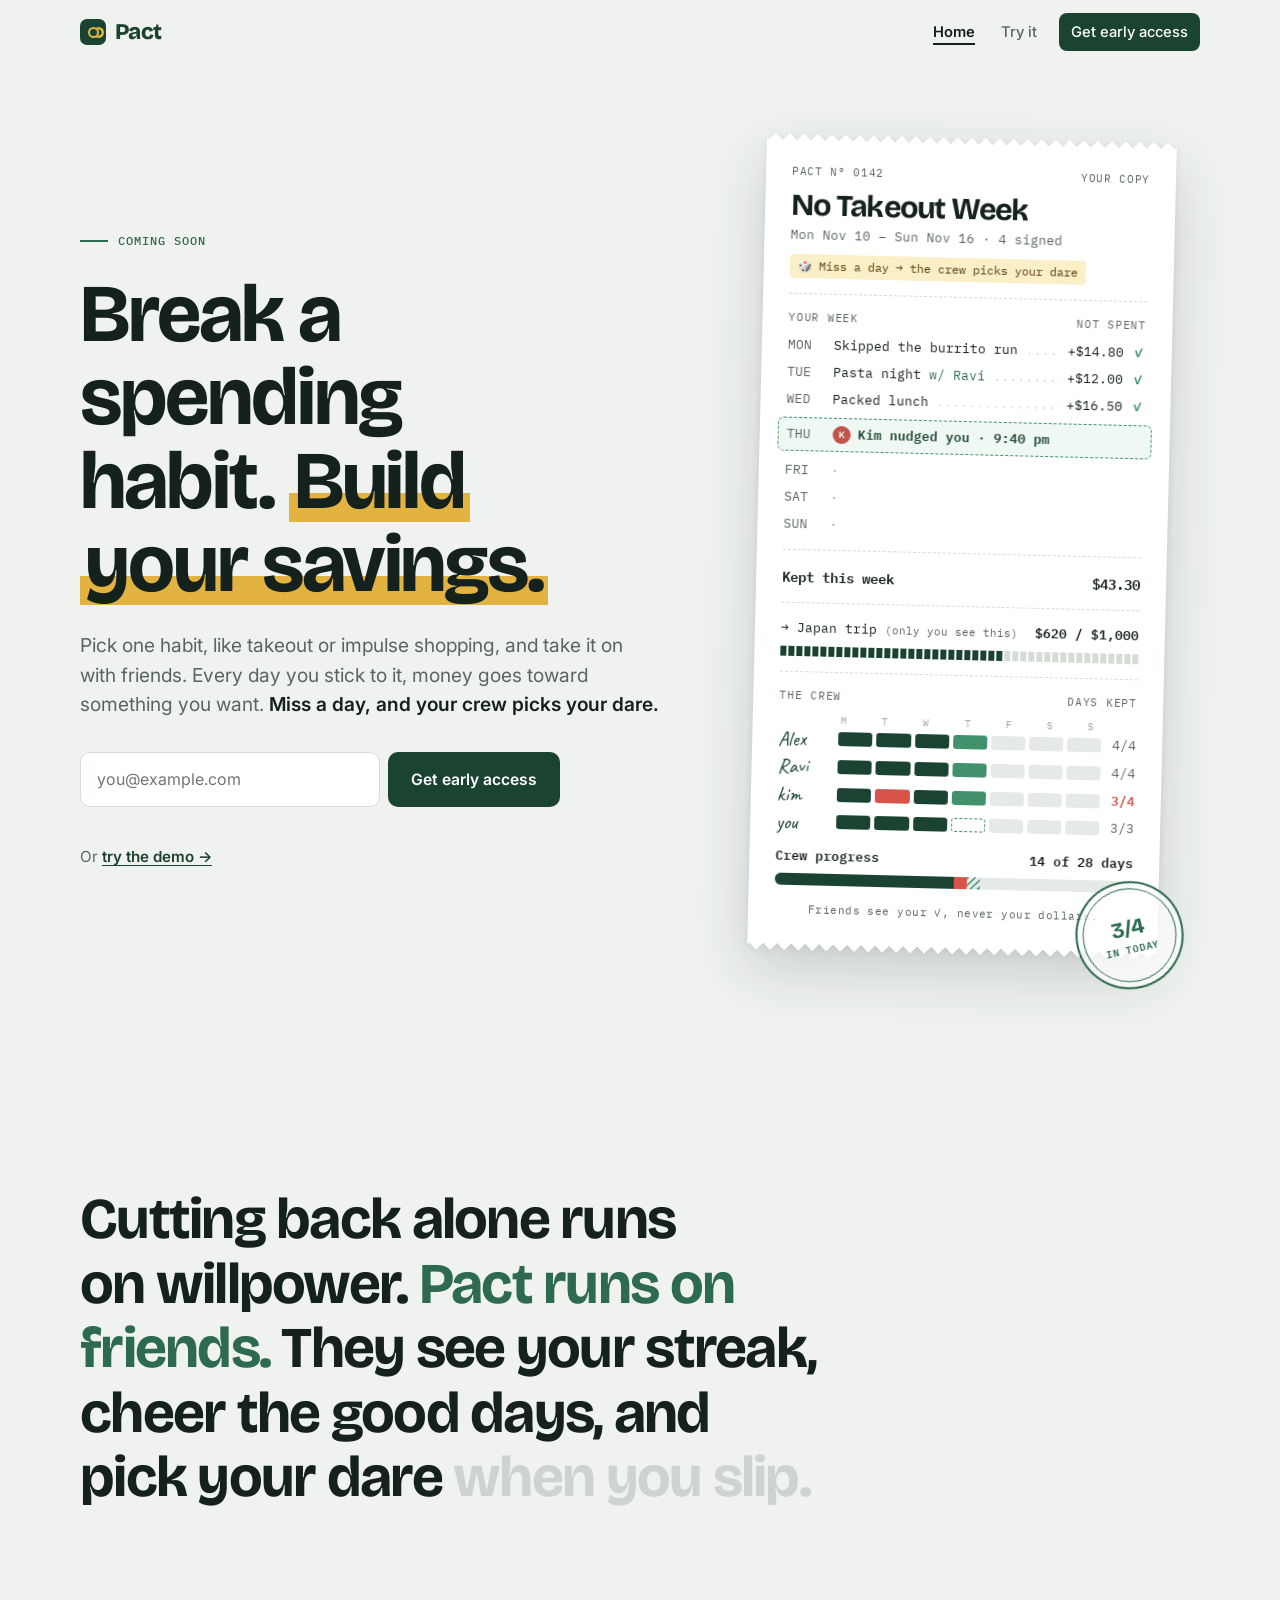
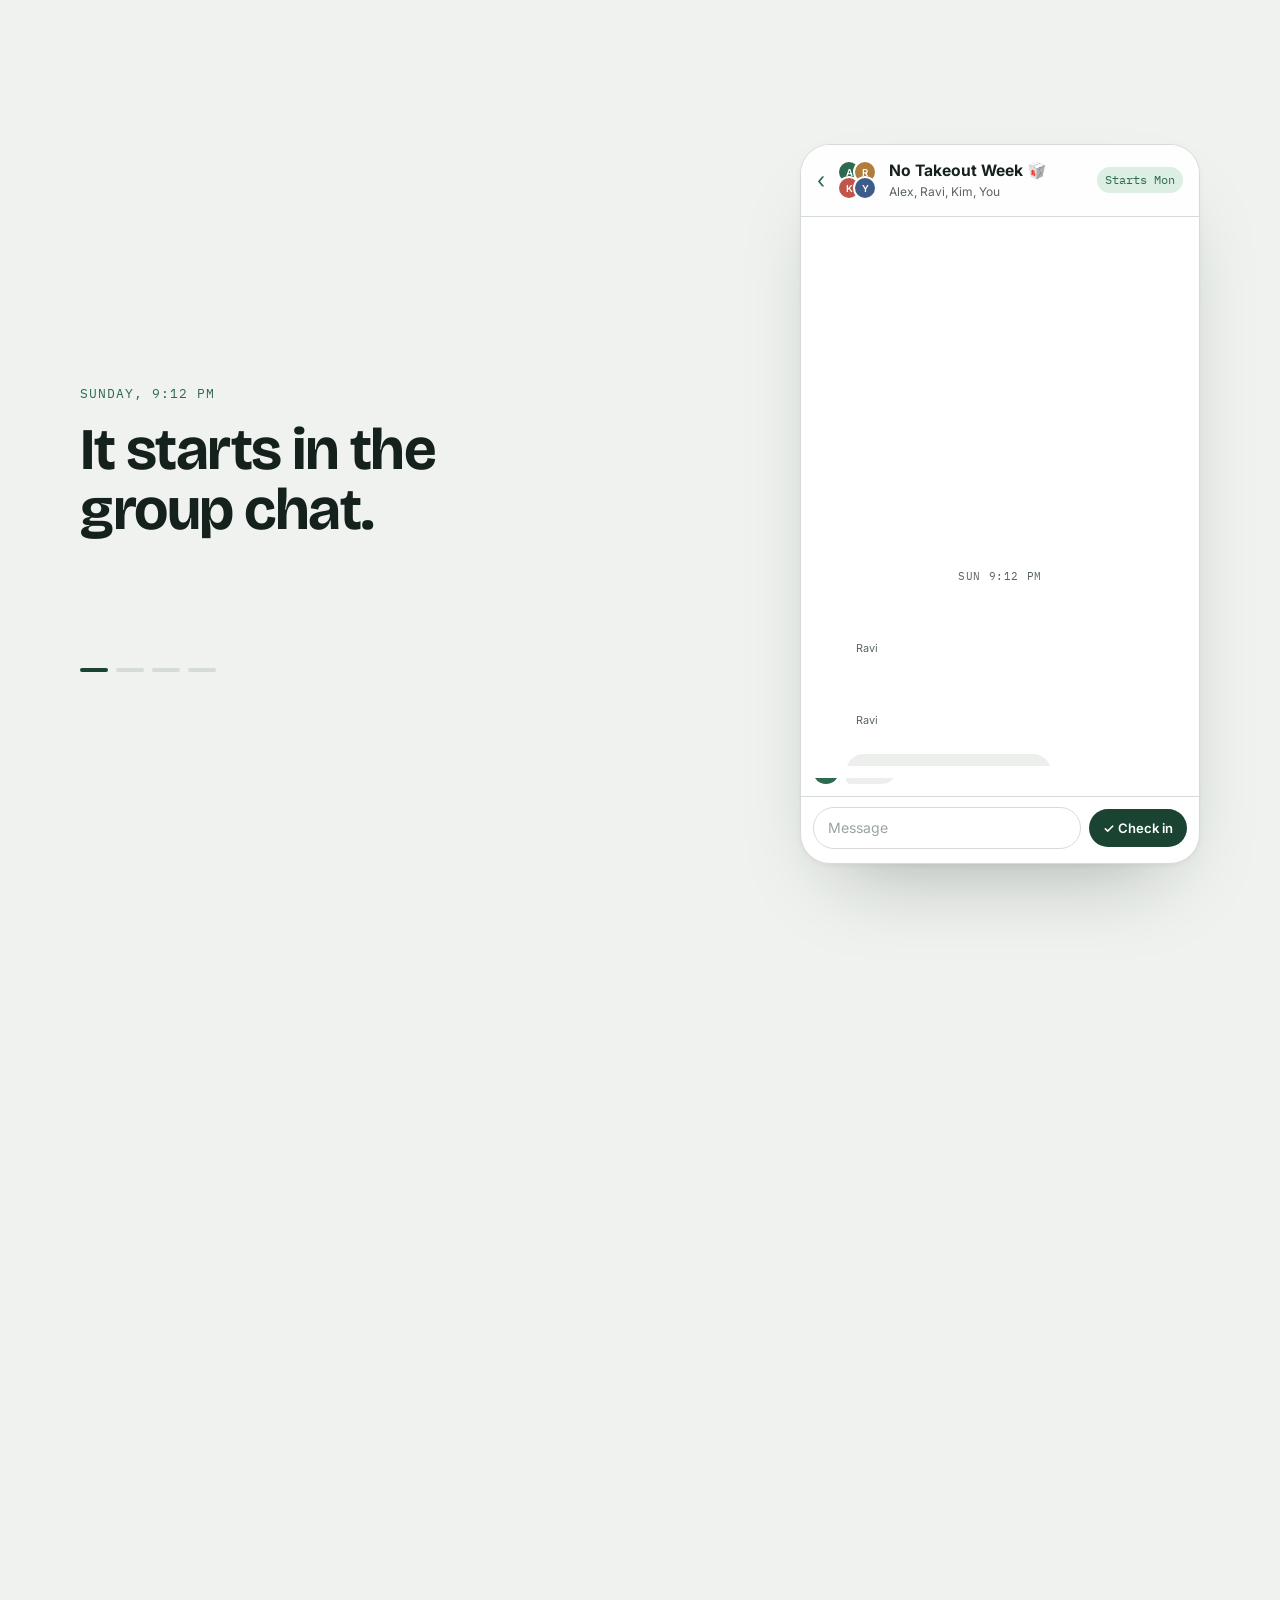
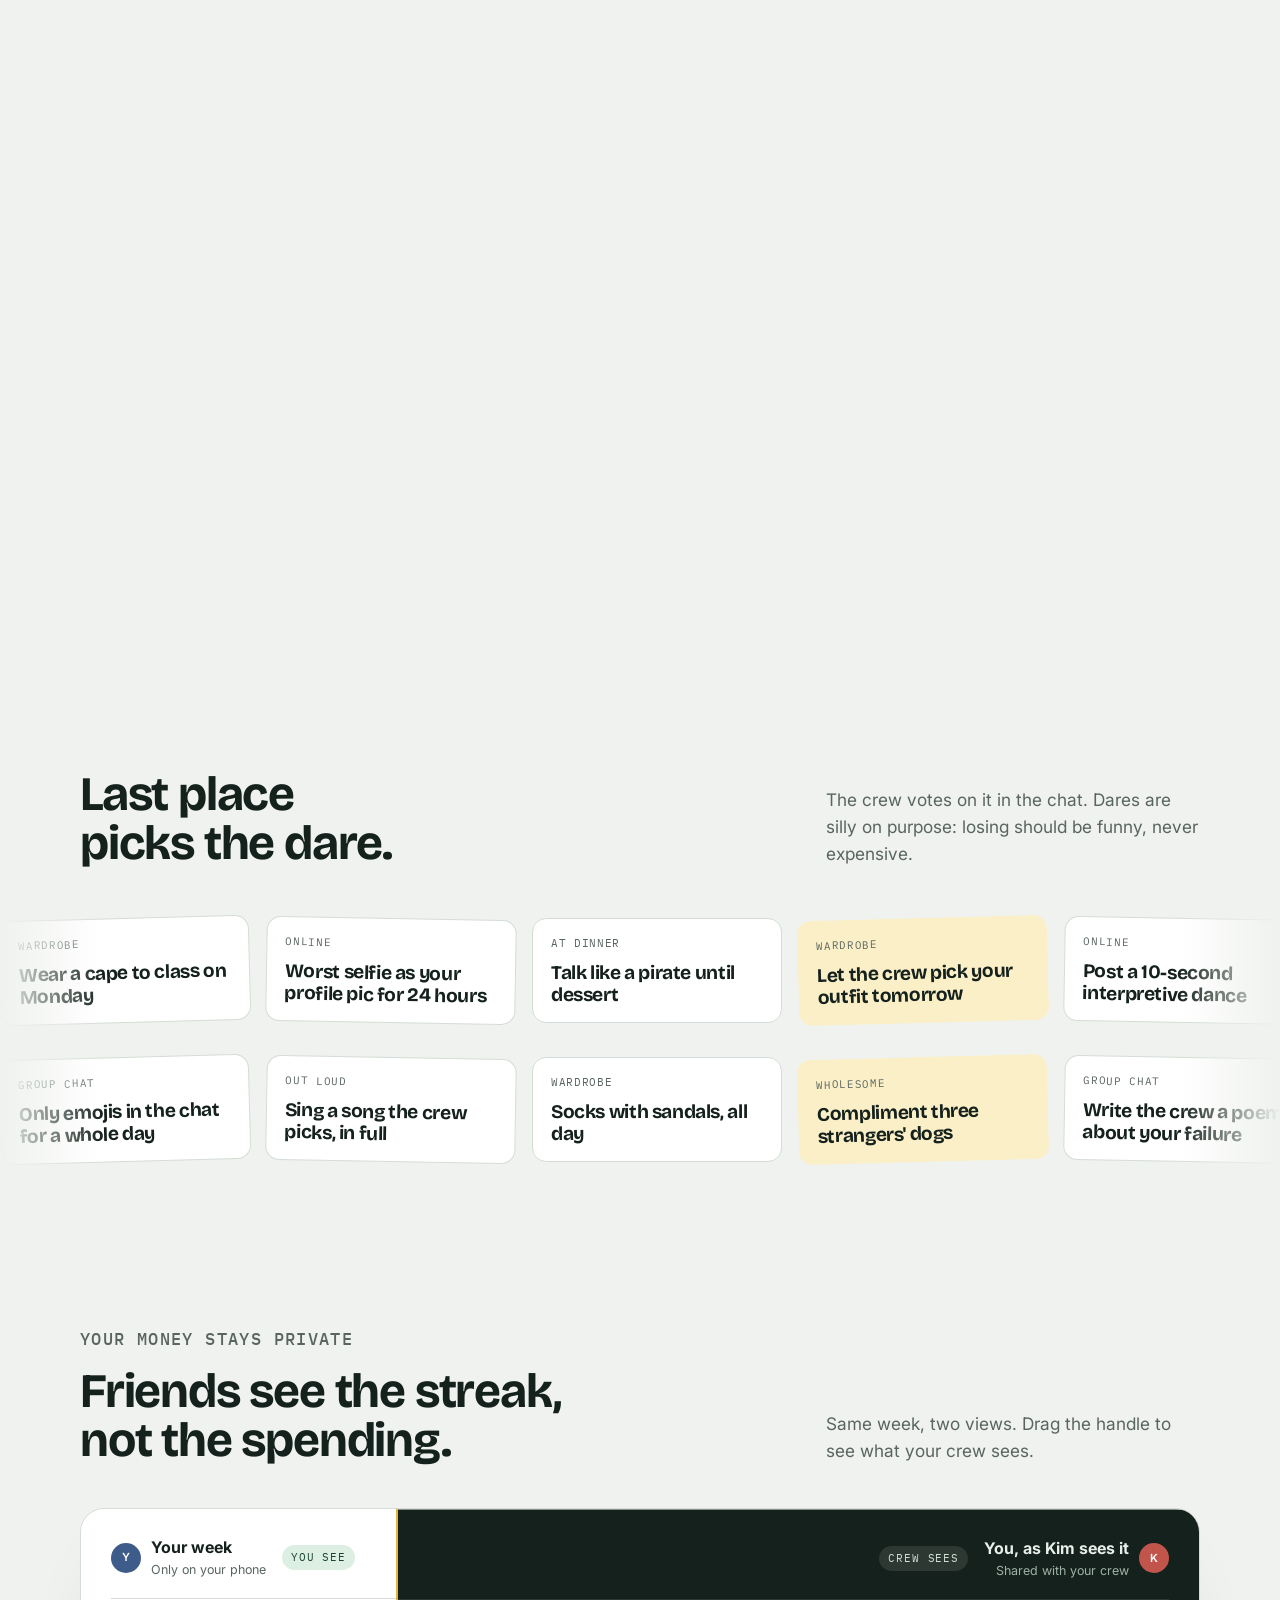
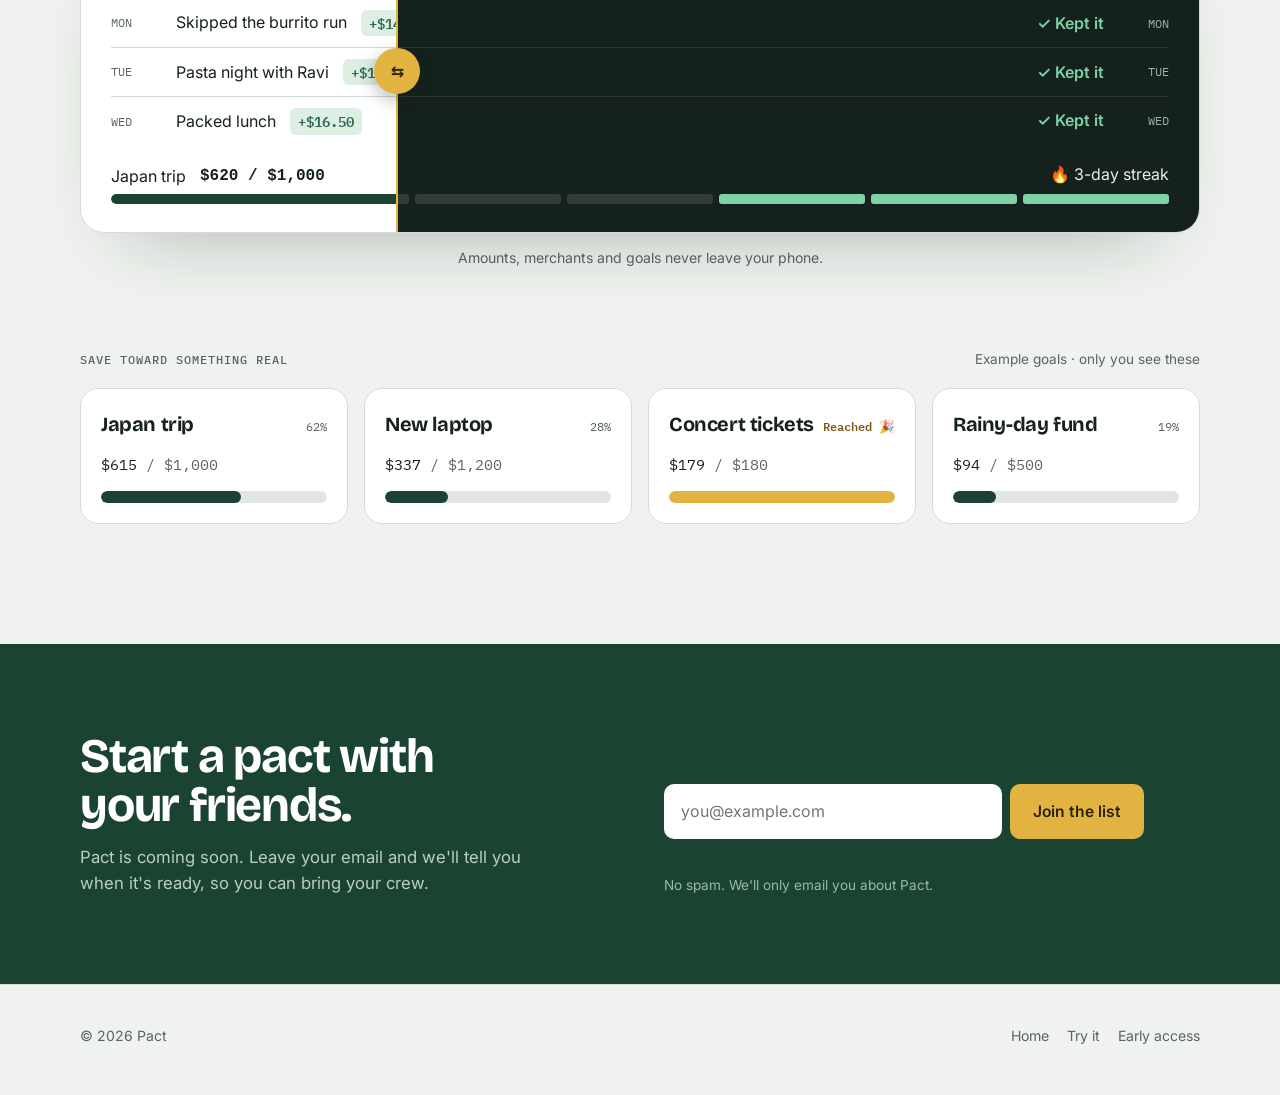
==== commit 379103de: "Home: drag-to-compare privacy view, animated savings goals, versioned assets Co-Authored-By: Claude " ====
--- a/index.html
+++ b/index.html
@@ -8,8 +8,8 @@
 <link rel="preconnect" href="https://fonts.googleapis.com">
 <link rel="preconnect" href="https://fonts.gstatic.com" crossorigin>
 <link href="https://fonts.googleapis.com/css2?family=Bricolage+Grotesque:opsz,wght@12..96,500;12..96,700;12..96,800&family=Caveat:wght@500;700&family=IBM+Plex+Mono:wght@400;500;600&family=Inter:wght@400;500;600;700&display=swap" rel="stylesheet">
-<link rel="stylesheet" href="assets/style.css">
-<script>document.documentElement.classList.add('js');if(!matchMedia('(prefers-reduced-motion: reduce)').matches)document.documentElement.classList.add('scrolly')</script>
+<link rel="stylesheet" href="assets/style.css?v=4">
+<script>document.documentElement.classList.add('js')</script>
 <style>
 :root{--a1:#2D6A4F;--a2:#B07D3A;--a3:#C2554B;--a4:#3E5C8A;--ease:cubic-bezier(.2,.7,.2,1)}
 
@@ -231,22 +231,73 @@
 }
 @media (prefers-reduced-motion:reduce){.lane{flex-wrap:wrap;width:auto}.lane [aria-hidden]{display:none}}
 
-/* ---------- privacy split ---------- */
-.privacy{padding-top:40px}
-.privacy h2{max-width:18ch}
-.split{display:grid;grid-template-columns:1fr 1fr;margin-top:44px;border:1.5px solid var(--ink);border-radius:var(--radius);background:var(--paper);overflow:hidden}
-.split > div{padding:28px 30px}
-.split > div + div{border-left:1.5px solid var(--ink);background:repeating-linear-gradient(135deg,transparent 0 10px,color-mix(in srgb, var(--line) 35%, transparent) 10px 11px),var(--paper)}
-.split h3{font-family:var(--mono);font-size:.78rem;font-weight:500;letter-spacing:.08em;text-transform:uppercase;color:var(--muted);margin-bottom:16px}
-.split ul{list-style:none;margin:0;padding:0;display:grid;gap:12px}
-.split li{display:grid;grid-template-columns:1.4em 1fr;gap:8px;font-size:1.02rem}
-.split li::before{font-family:var(--mono);font-weight:600}
-.shared li::before{content:"✓";color:var(--green-3)}
-.private li::before{content:"—";color:var(--muted)}
-@media (max-width:720px){.split{grid-template-columns:1fr}.split > div + div{border-left:0;border-top:1.5px solid var(--ink)}}
-.goals{display:flex;flex-wrap:wrap;gap:10px 28px;margin-top:40px;align-items:baseline}
-.goals .eyebrow{color:var(--muted)}
-.goals span:not(.eyebrow){font-family:var(--display);font-size:1.35rem;font-weight:500;letter-spacing:-.01em}
+/* ---------- privacy: drag between your view and your crew's view ---------- */
+.privacy{padding:110px 0 120px}
+.privacy .top{display:flex;flex-wrap:wrap;justify-content:space-between;align-items:end;gap:20px 48px}
+.privacy h2{max-width:16ch;margin-top:14px}
+.privacy .top p{max-width:34ch;color:var(--muted);font-size:1.08rem}
+
+.cmp{--x:50%;position:relative;margin-top:44px;border-radius:24px;overflow:hidden;border:1px solid var(--line);background:var(--paper);box-shadow:0 40px 80px -48px rgba(21,33,28,.35);user-select:none;-webkit-user-select:none;touch-action:pan-y}
+.view{padding:26px 30px 28px;display:grid;gap:18px}
+.view.crew{position:absolute;inset:0;background:var(--ink);color:#E8EEEA;clip-path:inset(0 0 0 var(--x))}
+.vh{display:flex;align-items:center;gap:10px}
+.vh .av{width:30px;height:30px;font-size:.7rem}
+.vh b{font-size:1rem}
+.vh small{display:block;font-size:.78rem;color:var(--muted)}
+.view.crew .vh small{color:#9FB2A7}
+.chip{margin-inline:6px;font-family:var(--mono);font-size:.68rem;letter-spacing:.08em;text-transform:uppercase;padding:4px 9px;border-radius:99px;background:var(--mint);color:var(--green)}
+.view.crew .chip{background:rgba(255,255,255,.1);color:#CFE1D6}
+.days{list-style:none;margin:0;padding:0;display:grid}
+.days li{display:grid;grid-template-columns:3.2em auto auto minmax(0,1fr);gap:14px;align-items:center;padding:11px 0;border-top:1px solid var(--line);font-size:1rem}
+.view.crew .days li{border-color:rgba(255,255,255,.1);grid-template-columns:auto minmax(0,1fr) auto 3.2em}
+.view.crew .days .d{text-align:right}
+.view.crew .vh{flex-direction:row-reverse;text-align:right}
+.view.crew .sumrow{grid-template-columns:auto minmax(0,1fr);text-align:right}
+.view.crew .flames{flex-direction:row-reverse}
+.days .d{font-family:var(--mono);font-size:.78rem;color:var(--muted)}
+.view.crew .days .d{color:#9FB2A7}
+.days .amt{padding:2px 8px;border-radius:6px;background:var(--mint);font-family:var(--mono);font-size:.9rem;font-variant-numeric:tabular-nums;color:var(--green-2);font-weight:600}
+.days .k{color:var(--green-3);font-weight:600}
+.view.crew .days .k{color:#7FD1A3}
+.redact{display:inline-block;width:5.2em;height:.95em;border-radius:3px;background:repeating-linear-gradient(135deg,rgba(255,255,255,.22) 0 4px,rgba(255,255,255,.1) 4px 8px);vertical-align:middle}
+.redact.wide{width:9em}
+.sumrow{display:grid;grid-template-columns:auto minmax(0,1fr);gap:6px 14px;align-items:center}
+.sumrow b{font-family:var(--mono);font-variant-numeric:tabular-nums}
+.sumrow .bar{grid-column:1/-1;height:10px;border-radius:99px;background:color-mix(in srgb, var(--line) 70%, transparent);overflow:hidden}
+.sumrow .bar i{display:block;height:100%;width:62%;background:var(--green);border-radius:99px}
+.view.crew .sumrow .bar{background:rgba(255,255,255,.1)}
+.flames{display:flex;gap:6px}
+.flames i{flex:1;height:10px;border-radius:3px;background:rgba(255,255,255,.12)}
+.flames i.on{background:#7FD1A3}
+
+.handle{position:absolute;top:0;bottom:0;left:var(--x);width:0;pointer-events:none;z-index:2}
+.handle::before{content:"";position:absolute;top:0;bottom:0;left:-1px;width:2px;background:var(--gold)}
+.knob{position:absolute;top:50%;left:0;transform:translate(-50%,-50%);width:46px;height:46px;border-radius:50%;background:var(--gold);color:#2B2306;display:grid;place-items:center;font-weight:700;font-size:1rem;box-shadow:0 6px 18px rgba(21,33,28,.3)}
+.cmp input[type=range]{position:absolute;inset:0;width:100%;height:100%;margin:0;opacity:0;cursor:ew-resize;z-index:3}
+.cmp:has(input:focus-visible) .knob{outline:3px solid var(--green-3);outline-offset:3px}
+.hint{margin-top:14px;font-size:.88rem;color:var(--muted);text-align:center}
+@media (max-width:640px){.view{padding:20px 16px 22px}.days li{gap:8px;font-size:.86rem;grid-template-columns:2.4em minmax(0,7.2em) auto}.days li > span:nth-child(2){white-space:nowrap;overflow:hidden;text-overflow:ellipsis}.days .amt{font-size:.78rem;padding:1px 5px}.view.crew .days li{grid-template-columns:auto minmax(0,1fr) auto}.view.crew .days .d{display:none}.vh small{display:none}.vh b{font-size:.9rem}.chip{display:none}.redact.wide{width:4em}.view.crew .vh b,.view.crew .sumrow > span:nth-child(2){display:none}.view.crew .sumrow{min-height:1.4em}}
+@media (max-width:440px){.goal-grid{grid-template-columns:repeat(2,minmax(0,1fr));gap:10px}.gcard{padding:14px;gap:10px}.gcard b{font-size:1.02rem}.gcard .num{font-size:.78rem}.gcard .gt{flex-direction:column;gap:2px}}
+
+/* savings goals: bars fill when they scroll in */
+.goals-h{display:flex;justify-content:space-between;align-items:baseline;gap:16px;margin-top:80px}
+.goals-h .eyebrow{color:var(--muted)}
+.goals-h small{font-size:.85rem;color:var(--muted)}
+.goal-grid{display:grid;grid-template-columns:repeat(4,minmax(0,1fr));gap:16px;margin-top:18px}
+.gcard{background:var(--paper);border:1px solid var(--line);border-radius:18px;padding:20px;display:grid;gap:14px}
+.gcard .gt{display:flex;justify-content:space-between;align-items:baseline;gap:8px}
+.gcard b{font-family:var(--display);font-size:1.25rem;letter-spacing:-.02em}
+.gcard .pct{font-family:var(--mono);font-size:.78rem;color:var(--muted)}
+.gcard .num{font-family:var(--mono);font-variant-numeric:tabular-nums;font-size:.92rem}
+.gcard .num span{color:var(--muted)}
+.gbar{height:12px;border-radius:99px;background:color-mix(in srgb, var(--line) 70%, transparent);overflow:hidden}
+.gbar i{display:block;height:100%;width:var(--p);border-radius:99px;background:var(--green);transition:width 1.4s var(--ease)}
+.gcard.done .gbar i{background:var(--gold)}
+.gcard.done .pct{color:#7A5A12;font-weight:600}
+.js .goal-grid:not(.in) .gbar i{width:0}
+.goal-grid .gcard:nth-child(2) .gbar i{transition-delay:.12s}.goal-grid .gcard:nth-child(3) .gbar i{transition-delay:.24s}.goal-grid .gcard:nth-child(4) .gbar i{transition-delay:.36s}
+@media (max-width:980px){.goal-grid{grid-template-columns:repeat(2,minmax(0,1fr))}}
+
 
 /* ---------- sign-up band ---------- */
 .join{background:var(--green);color:#E6EFE9;padding:88px 0}
@@ -466,30 +517,45 @@
 </section>
 
 <section class="privacy" id="why"><div class="wrap">
-  <div class="rv">
-    <p class="eyebrow">Your money stays private</p>
-    <h2 style="margin-top:14px">Friends see the streak, not the spending.</h2>
-  </div>
-  <div class="split rv">
-    <div class="shared">
-      <h3>Shared with your crew</h3>
-      <ul>
-        <li>Whether you kept it today</li>
-        <li>Your streak and the crew's progress bar</li>
-        <li>Your spot on the leaderboard</li>
-        <li>Nudges, cheers and dares</li>
+  <div class="top rv">
+    <div>
+      <p class="eyebrow">Your money stays private</p>
+      <h2>Friends see the streak, not the spending.</h2>
+    </div>
+    <p>Same week, two views. Drag the handle to see what your crew sees.</p>
+  </div>
+
+  <div class="cmp rv" id="cmp">
+    <div class="view you">
+      <div class="vh"><i class="av a4">Y</i><div><b>Your week</b><small>Only on your phone</small></div><span class="chip">You see</span></div>
+      <ul class="days">
+        <li><span class="d">MON</span><span>Skipped the burrito run</span><span class="amt">+$14.80</span></li>
+        <li><span class="d">TUE</span><span>Pasta night with Ravi</span><span class="amt">+$12.00</span></li>
+        <li><span class="d">WED</span><span>Packed lunch</span><span class="amt">+$16.50</span></li>
       </ul>
+      <div class="sumrow"><span>Japan trip</span><b>$620 / $1,000</b><span class="bar"><i></i></span></div>
     </div>
-    <div class="private">
-      <h3>Only on your phone</h3>
-      <ul>
-        <li>What you spend, and where</li>
-        <li>How much you've saved</li>
-        <li>Your goal amount</li>
+    <div class="view crew" aria-hidden="true">
+      <div class="vh"><i class="av a3">K</i><div><b>You, as Kim sees it</b><small>Shared with your crew</small></div><span class="chip">Crew sees</span></div>
+      <ul class="days">
+        <li><span class="redact"></span><span></span><span class="k">✓ Kept it</span><span class="d">MON</span></li>
+        <li><span class="redact"></span><span></span><span class="k">✓ Kept it</span><span class="d">TUE</span></li>
+        <li><span class="redact"></span><span></span><span class="k">✓ Kept it</span><span class="d">WED</span></li>
       </ul>
+      <div class="sumrow"><span class="redact wide"></span><span>🔥 3-day streak</span><span class="flames bar-free" style="grid-column:1/-1"><i class="on"></i><i class="on"></i><i class="on"></i><i></i><i></i><i></i><i></i></span></div>
     </div>
-  </div>
-  <div class="goals rv"><span class="eyebrow">Save toward</span><span>a trip</span><span>a new laptop</span><span>concert tickets</span><span>a rainy-day fund</span></div>
+    <div class="handle" aria-hidden="true"><span class="knob">⇆</span></div>
+    <input type="range" id="cmp-range" min="0" max="100" value="50" aria-label="Compare your view with your crew's view">
+  </div>
+  <p class="hint">Amounts, merchants and goals never leave your phone.</p>
+
+  <div class="goals-h rv"><span class="eyebrow">Save toward something real</span><small>Example goals · only you see these</small></div>
+  <div class="goal-grid" id="goals">
+    <div class="gcard" style="--p:62%"><div class="gt"><b>Japan trip</b><span class="pct">62%</span></div><div class="num" data-to="620">$620 <span>/ $1,000</span></div><div class="gbar"><i></i></div></div>
+    <div class="gcard" style="--p:28%"><div class="gt"><b>New laptop</b><span class="pct">28%</span></div><div class="num" data-to="340">$340 <span>/ $1,200</span></div><div class="gbar"><i></i></div></div>
+    <div class="gcard done" style="--p:100%"><div class="gt"><b>Concert tickets</b><span class="pct">Reached 🎉</span></div><div class="num" data-to="180">$180 <span>/ $180</span></div><div class="gbar"><i></i></div></div>
+    <div class="gcard" style="--p:19%"><div class="gt"><b>Rainy-day fund</b><span class="pct">19%</span></div><div class="num" data-to="95">$95 <span>/ $500</span></div><div class="gbar"><i></i></div></div>
+  </div>
 </div></section>
 
 <div class="join"><div class="wrap">
@@ -515,9 +581,9 @@
   <span style="display:flex;gap:18px"><a href="index.html">Home</a><a href="prototype.html">Try it</a><a href="survey.html">Early access</a></span>
 </div></footer>
 
-<script src="assets/site.js"></script>
-<script src="assets/home.js"></script>
-<script src="assets/config.js"></script>
-<script src="assets/signup.js"></script>
+<script src="assets/site.js?v=4"></script>
+<script src="assets/home.js?v=4"></script>
+<script src="assets/config.js?v=4"></script>
+<script src="assets/signup.js?v=4"></script>
 </body>
 </html>
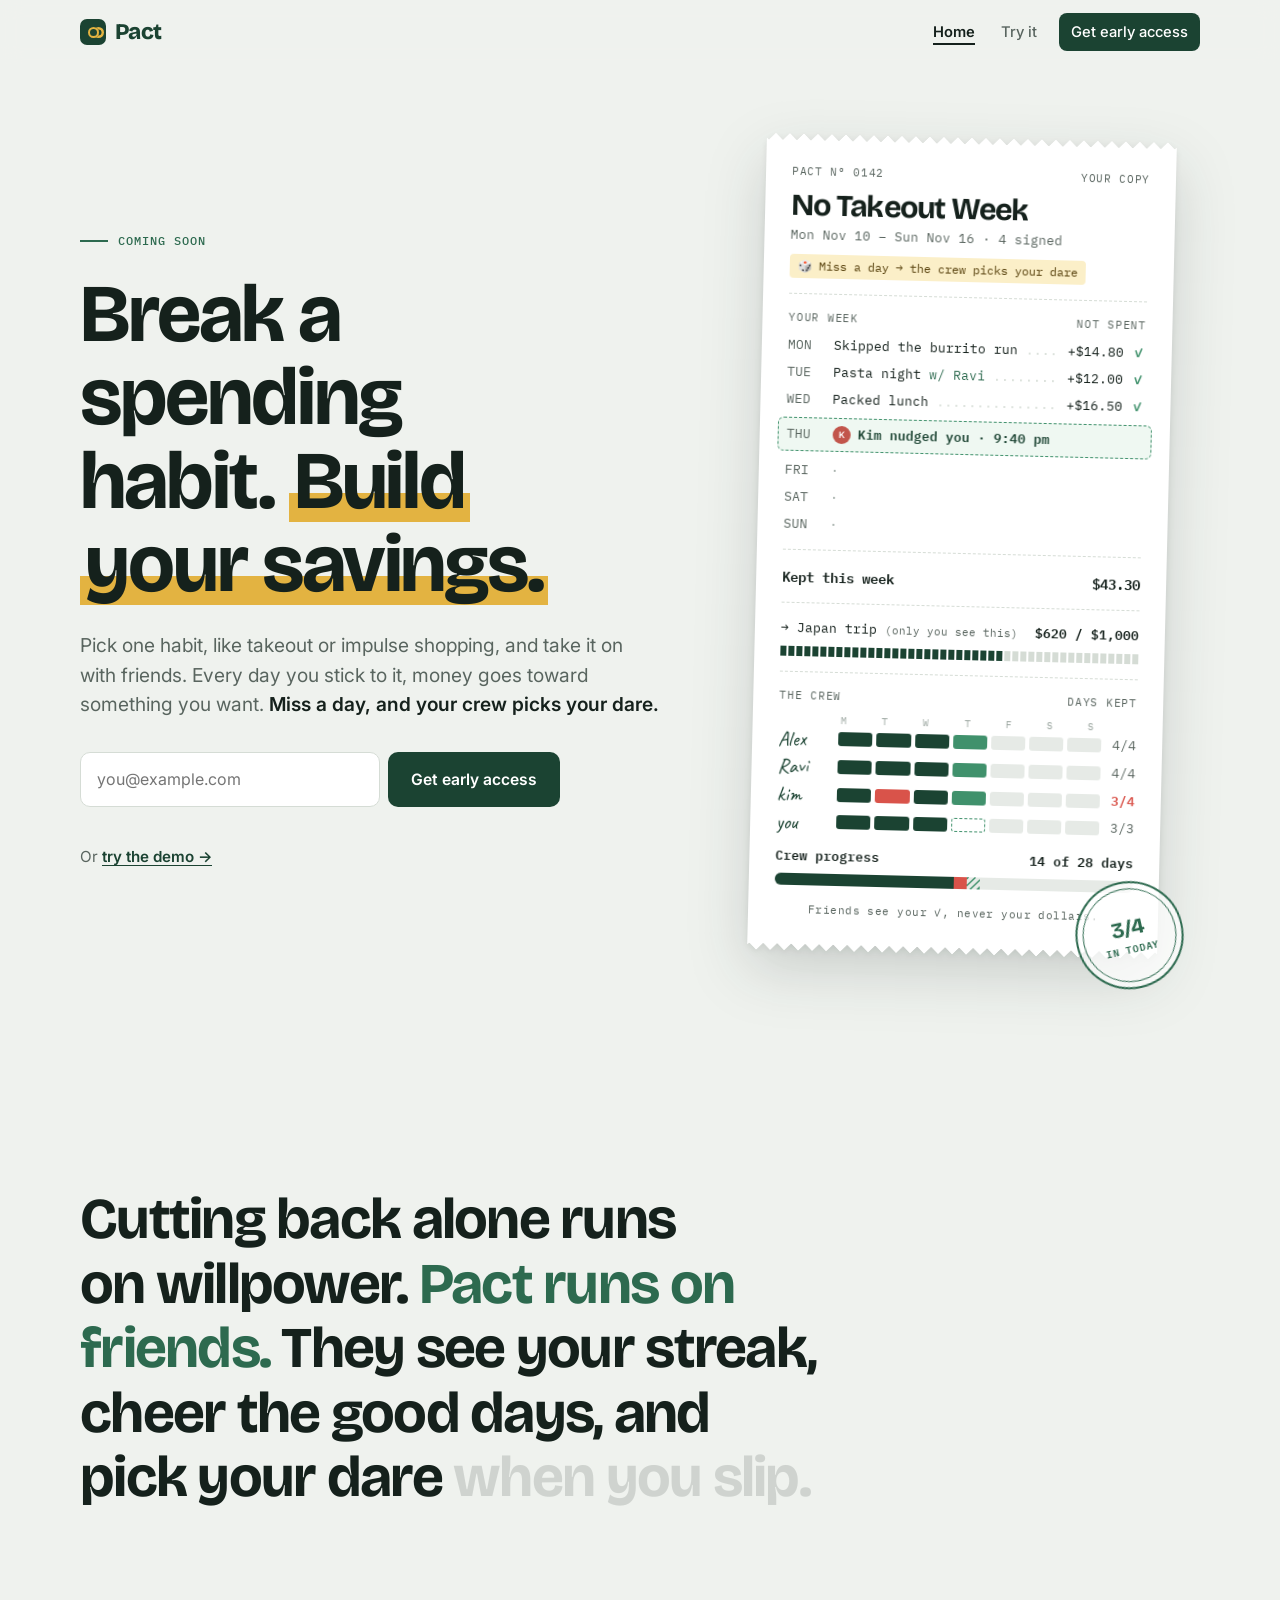
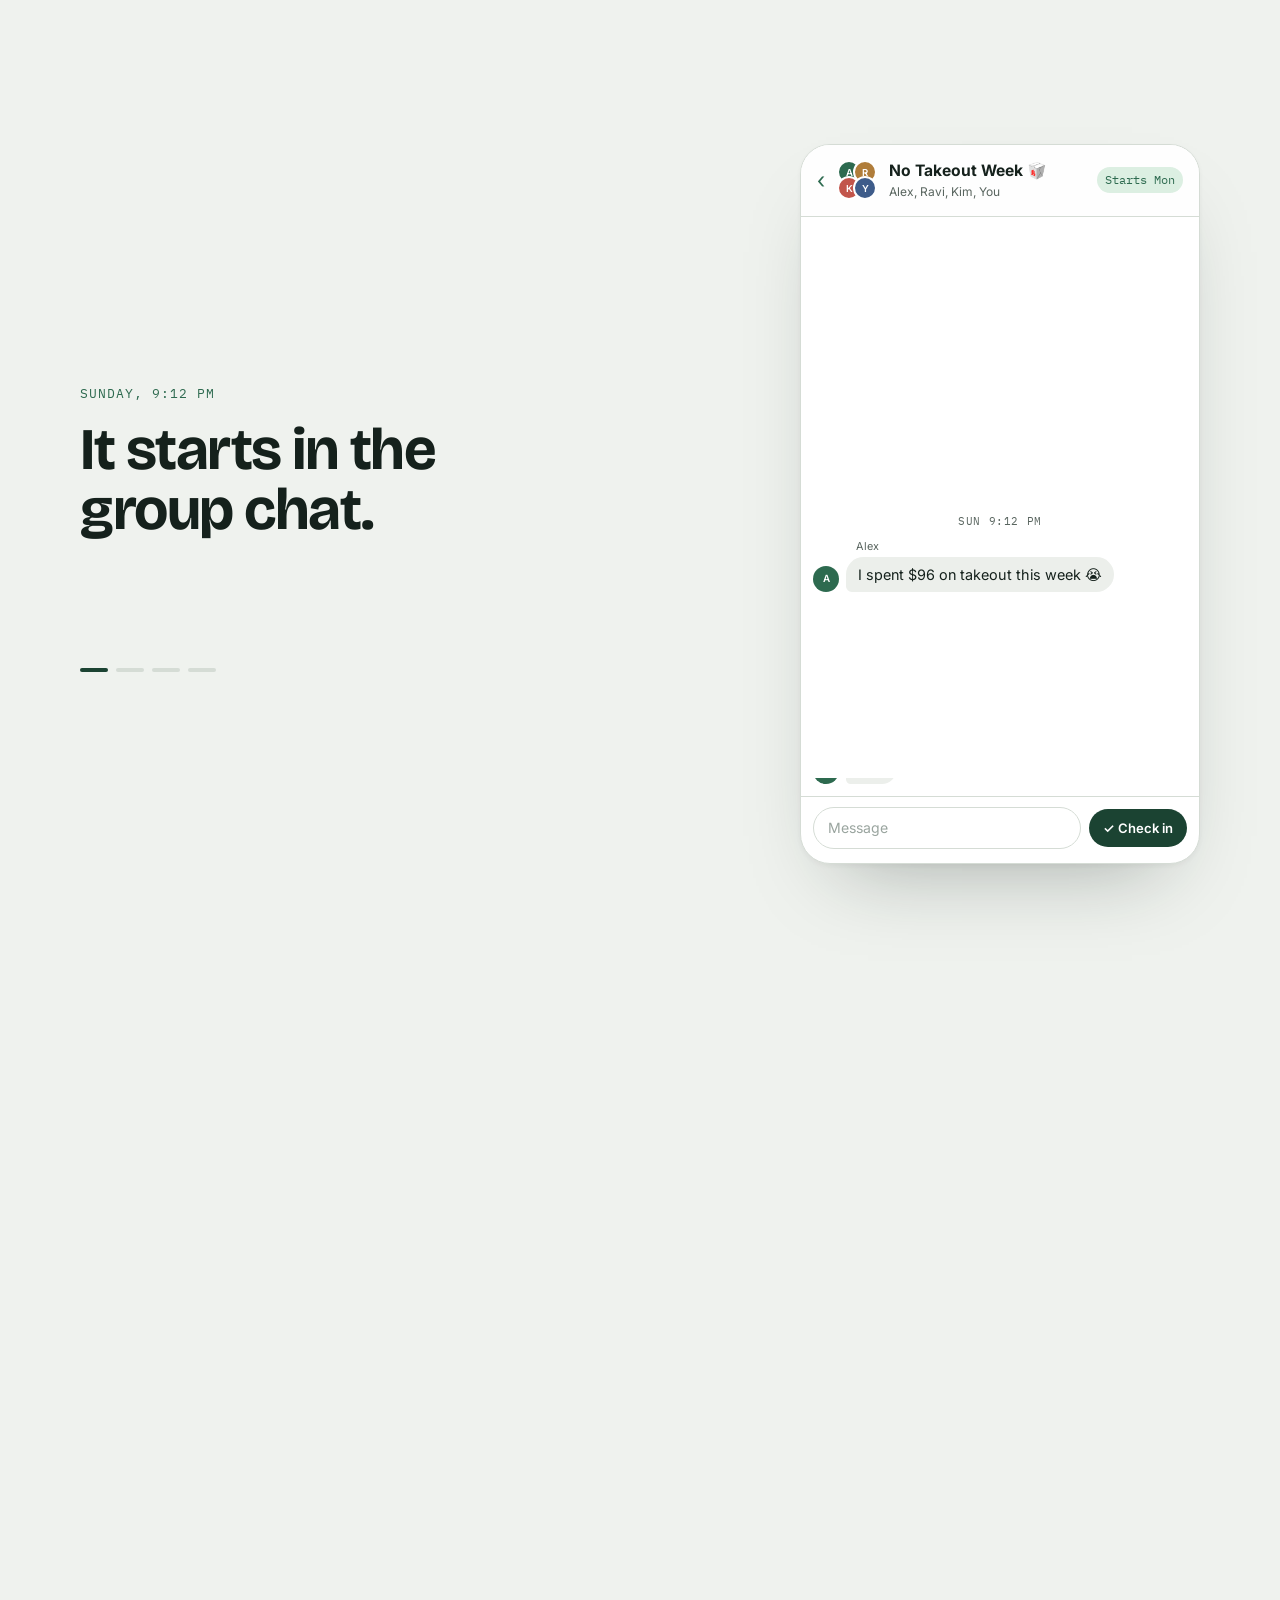
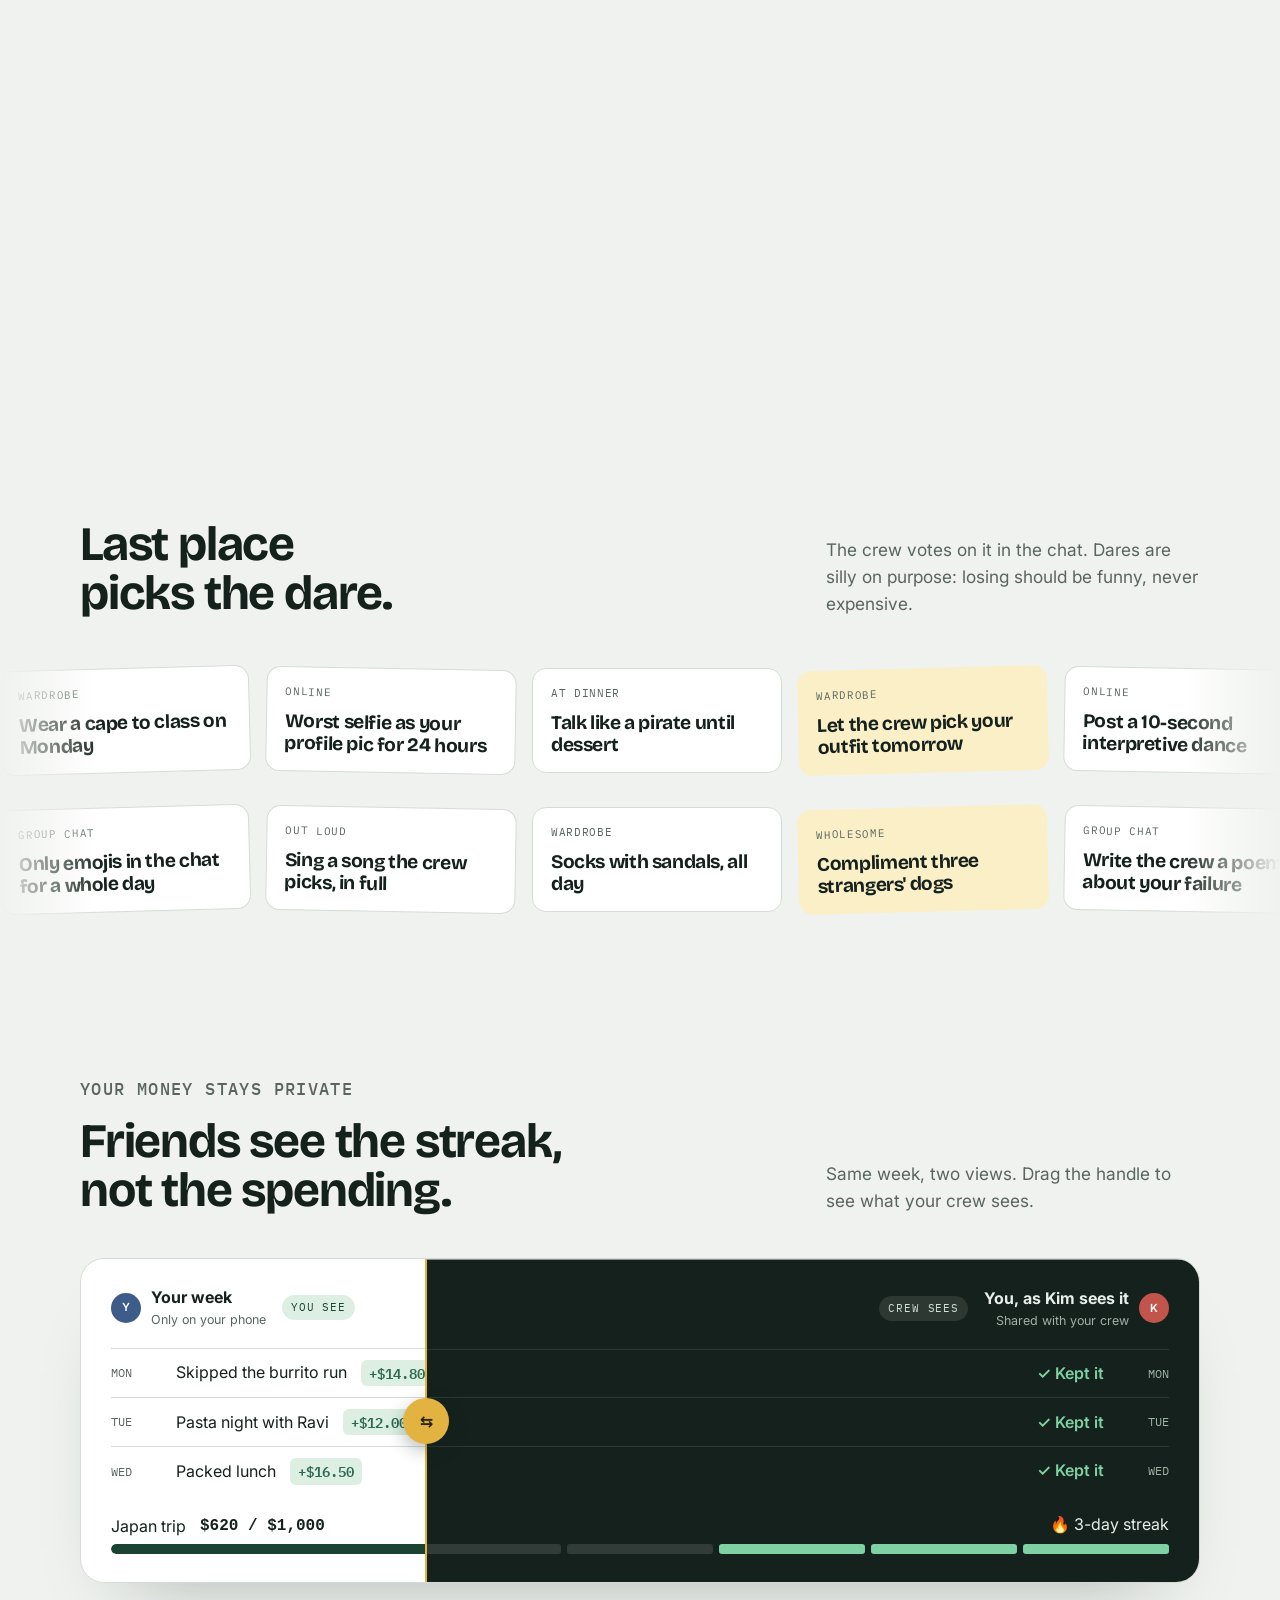
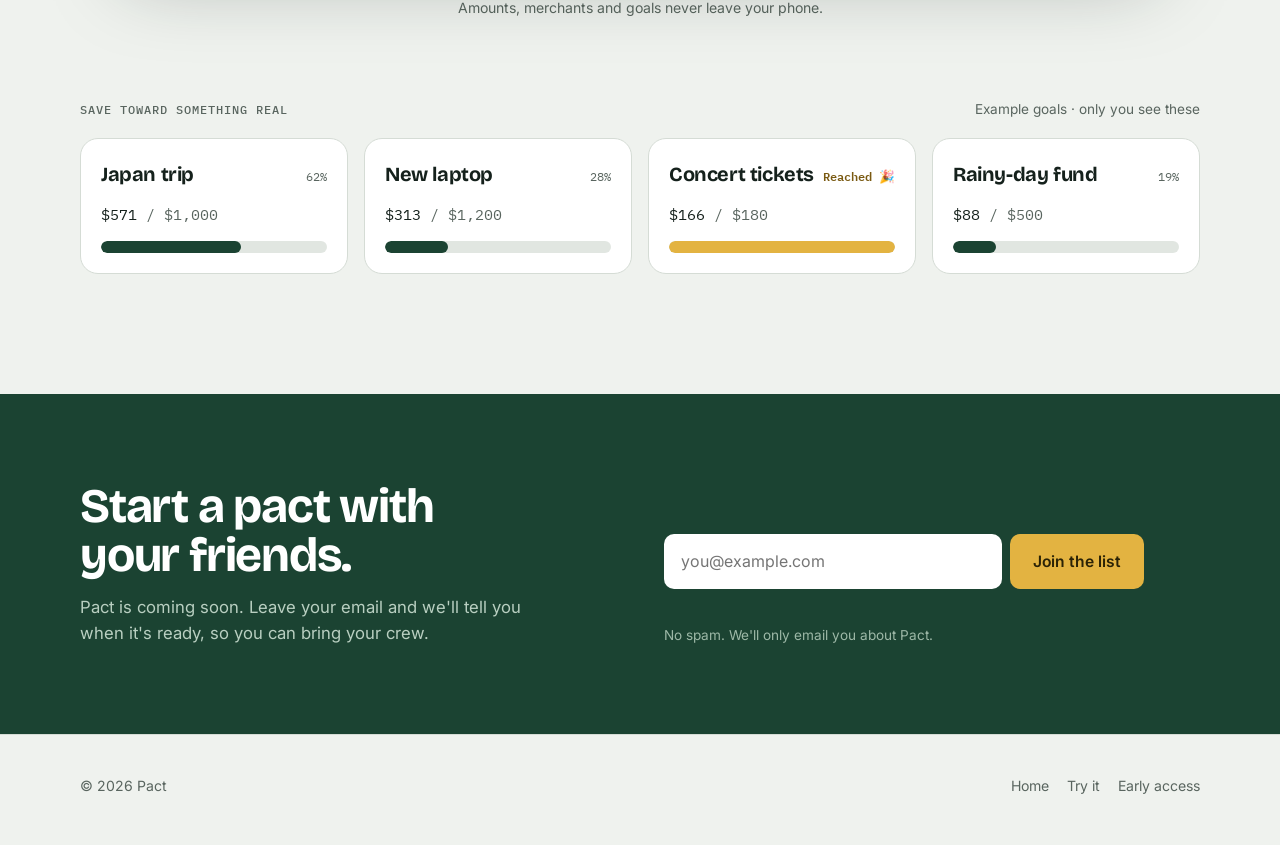
==== commit e8d2b2d5: "Chat plays messages one at a time with typing pauses instead of jumping with scroll Co-Authored-By: " ====
--- a/index.html
+++ b/index.html
@@ -582,7 +582,7 @@
 </div></footer>
 
 <script src="assets/site.js?v=4"></script>
-<script src="assets/home.js?v=4"></script>
+<script src="assets/home.js?v=5"></script>
 <script src="assets/config.js?v=4"></script>
 <script src="assets/signup.js?v=4"></script>
 </body>
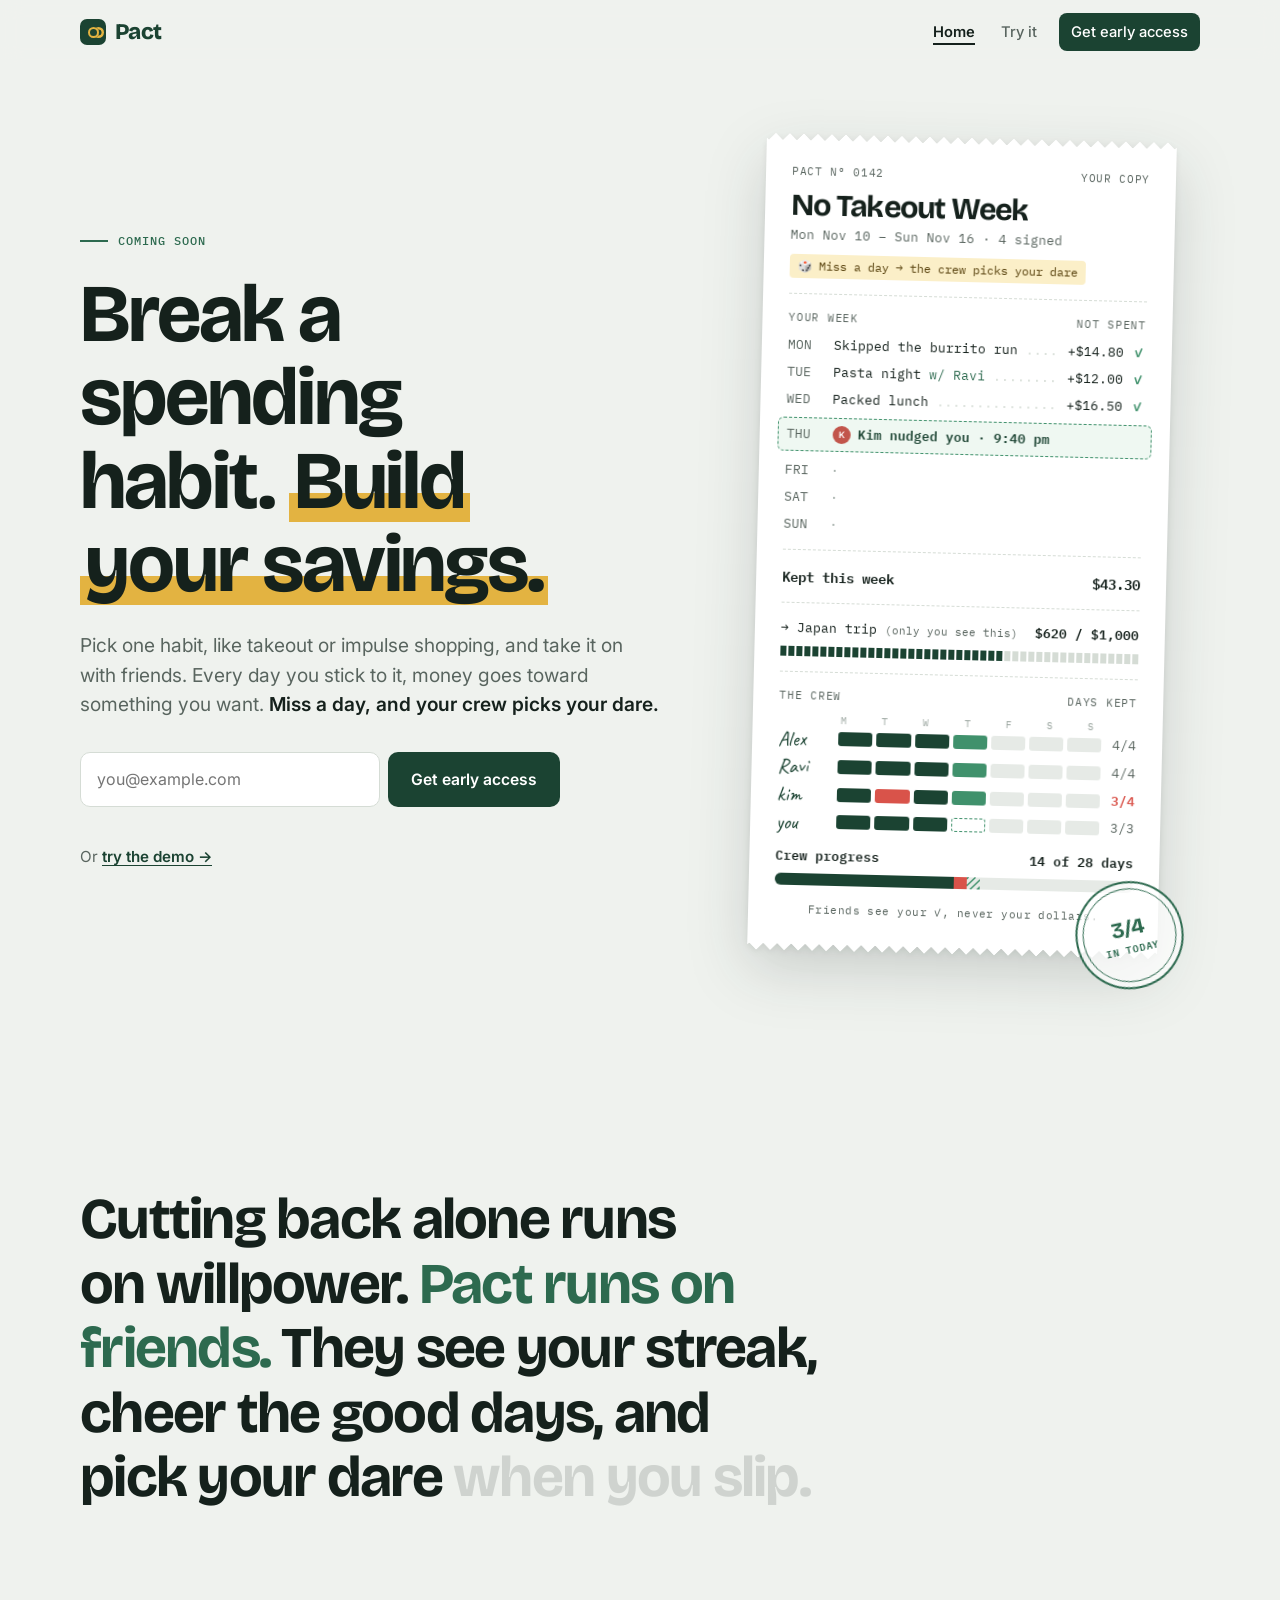
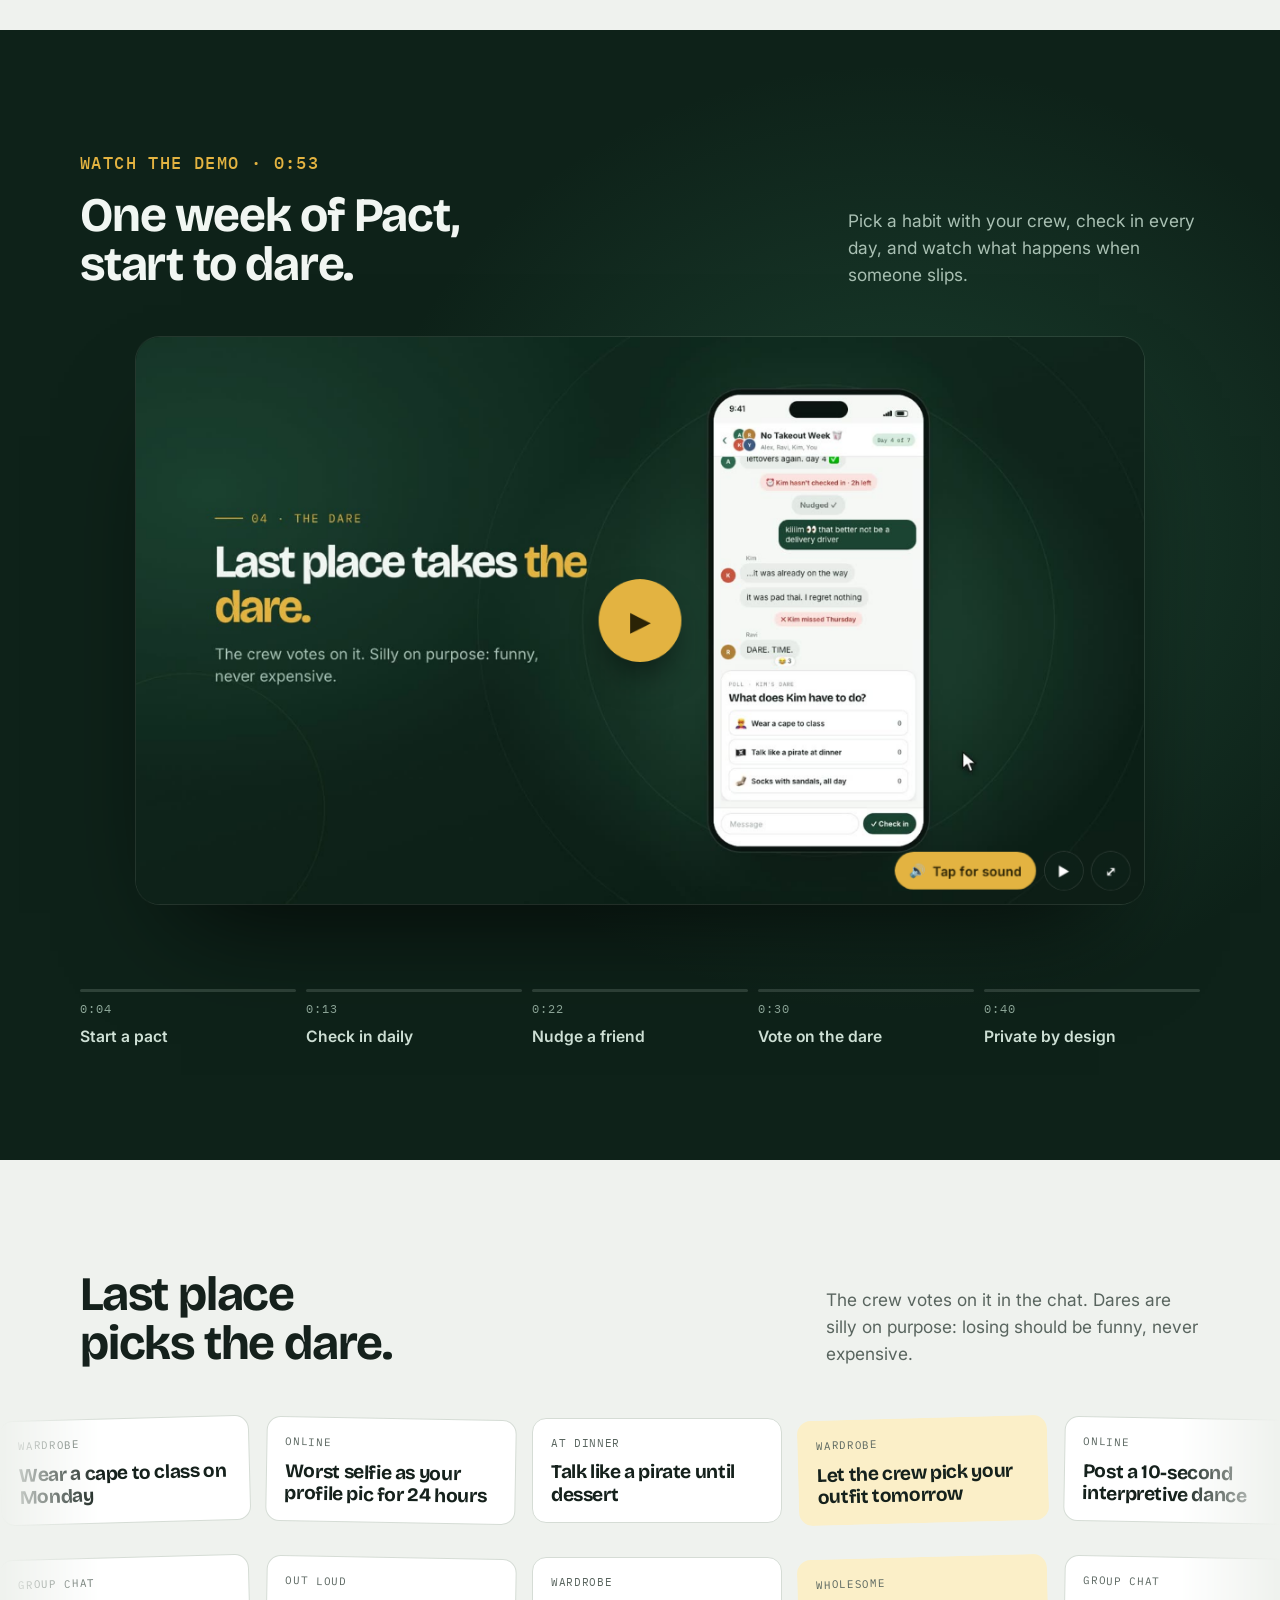
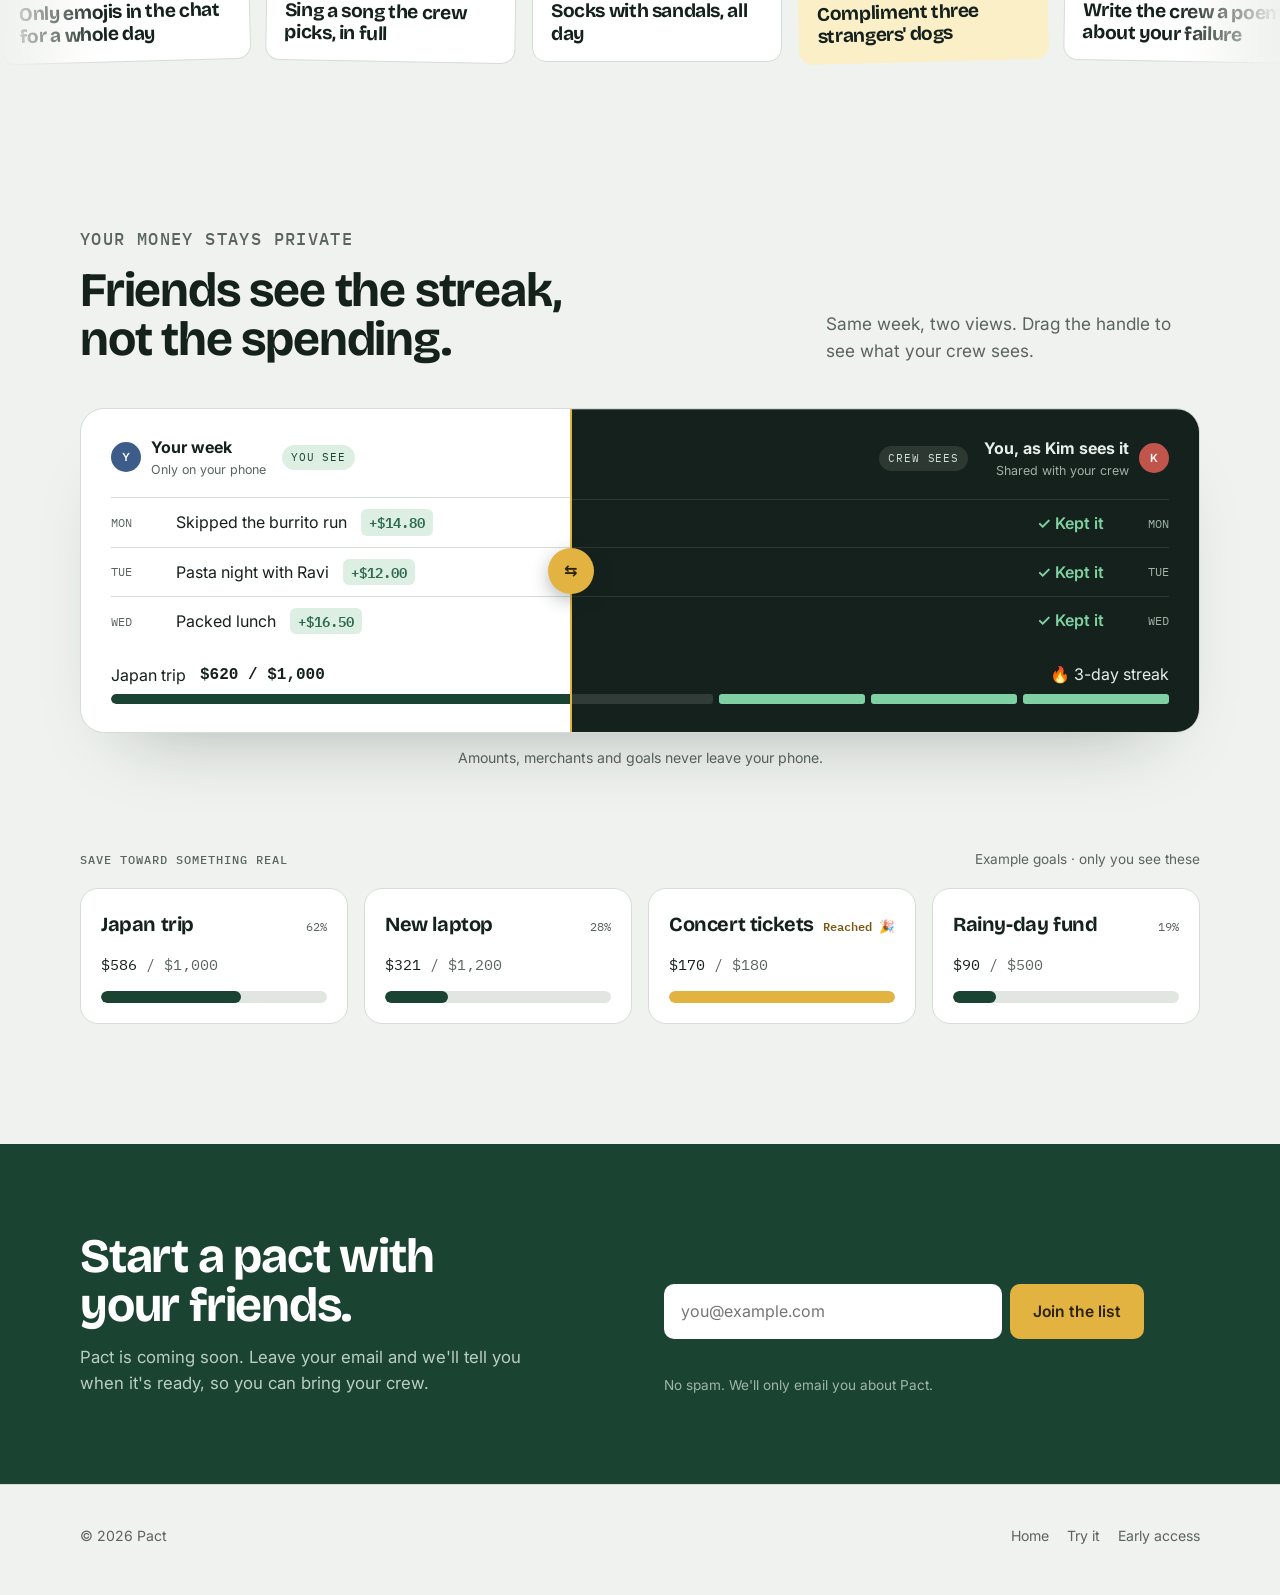
==== commit 218f55bb: "Replace the scroll-driven chat with the product demo video Autoplays muted when on screen, with soun" ====
--- a/index.html
+++ b/index.html
@@ -104,112 +104,47 @@
 .manifesto .w{transition:opacity .2s linear;opacity:var(--o,1)}
 .manifesto em{font-style:normal;color:var(--green-2)}
 
-/* ---------- story: a group chat that plays as you scroll ---------- */
-.story{position:relative;margin-top:40px}
-.scrolly .story{height:calc(var(--n,20) * 15vh + 100vh)}
-.pin{display:grid;grid-template-columns:minmax(0,1fr) minmax(0,400px);gap:72px;align-items:center;padding-block:40px}
-.scrolly .pin{position:sticky;top:64px;height:calc(100vh - 64px);height:calc(100svh - 64px);padding-block:24px}
-
-.chapters{position:relative;min-height:15rem}
-.ch{display:grid;gap:16px;max-width:30rem}
-.ch .when{font-family:var(--mono);font-size:.8rem;letter-spacing:.08em;text-transform:uppercase;color:var(--green-2)}
-.ch h2{font-size:clamp(2.2rem,4.6vw,3.8rem)}
-.ch h2 em{font-style:normal;color:var(--coral)}
-.scrolly .ch{position:absolute;inset:0 0 auto 0;opacity:0;transform:translateY(16px);transition:opacity .5s var(--ease), transform .5s var(--ease)}
-.scrolly .ch.on{opacity:1;transform:none}
-.ch-dots{display:flex;gap:8px;margin-top:28px}
-.scrolly .ch-dots{position:absolute;left:0;bottom:-3rem;margin:0}
-.ch-dots i{width:28px;height:4px;border-radius:2px;background:var(--line);transition:background .4s}
-.ch-dots i.on{background:var(--green)}
-html:not(.scrolly) .chapters .ch + .ch, html:not(.scrolly) .ch-dots{display:none}
-
-/* the phone-sized chat window */
-.phone{display:flex;flex-direction:column;height:min(720px, 100%);min-height:0;background:var(--paper);border:1px solid var(--line);border-radius:30px;overflow:hidden;box-shadow:0 40px 80px -40px rgba(21,33,28,.35), 0 2px 6px rgba(21,33,28,.05)}
-html:not(.scrolly) .phone{height:680px}
-.chat-head{display:flex;align-items:center;gap:12px;padding:14px 16px;border-bottom:1px solid var(--line);background:color-mix(in srgb, var(--paper) 92%, var(--cream))}
-.chat-head .back{font-size:1.4rem;line-height:1;color:var(--green-2)}
-.gav{position:relative;width:40px;height:40px;flex:none}
-.gav .av{position:absolute;width:24px;height:24px;font-size:.6rem;border:2px solid var(--paper)}
-.gav .av:nth-child(1){left:0;top:0}.gav .av:nth-child(2){right:0;top:0}.gav .av:nth-child(3){left:0;bottom:0}.gav .av:nth-child(4){right:0;bottom:0}
-.chat-head b{display:block;font-size:.98rem;white-space:nowrap}
-.chat-head small{display:block;font-size:.75rem;color:var(--muted)}
-.chat-head .streak{margin-left:auto;font-family:var(--mono);font-size:.72rem;color:var(--green-2);background:var(--mint);padding:4px 8px;border-radius:99px;white-space:nowrap}
-
-.thread{flex:1;min-height:0;display:flex;flex-direction:column;justify-content:flex-end;overflow:hidden;padding:4px 12px 12px;background:var(--paper)}
-html:not(.scrolly) .thread{justify-content:flex-start;overflow-y:auto}
-.m{display:grid;grid-template-rows:1fr;transition:grid-template-rows .4s var(--ease), opacity .35s var(--ease)}
-.m > .mi{min-height:0;overflow:hidden;padding-top:6px}
-.scrolly .m{grid-template-rows:0fr;opacity:0}
-.scrolly .m.show{grid-template-rows:1fr;opacity:1}
-.scrolly .m.show > .mi > *{animation:pop .4s var(--ease) both}
-@keyframes pop{from{transform:translateY(10px) scale(.96);opacity:.2}}
-
-.stamp-t{text-align:center;font-family:var(--mono);font-size:.66rem;letter-spacing:.06em;color:var(--muted);padding:10px 0 2px}
-.row{display:flex;align-items:flex-end;gap:7px}
-.row .av{width:26px;height:26px;font-size:.62rem}
-.row .sp{width:26px;flex:none}
-.row.me{justify-content:flex-end}
-.bw{display:grid;gap:2px;max-width:78%;justify-items:start}
-.row.me .bw{justify-items:end}
-.who{font-size:.68rem;color:var(--muted);padding-left:10px}
-.b{position:relative;padding:8px 12px;border-radius:18px;font-size:.9rem;line-height:1.35;background:#ECEFEB;color:var(--ink)}
-.row:not(.me) .b{border-bottom-left-radius:6px}
-.row.me .b{background:var(--green);color:#fff;border-bottom-right-radius:6px}
-.b.big{font-size:1.6rem;padding:4px 8px;background:none}
-.rx{position:absolute;right:-4px;bottom:-12px;background:var(--paper);border:1px solid var(--line);border-radius:99px;font-size:.68rem;padding:1px 6px;color:var(--ink);white-space:nowrap;box-shadow:0 2px 4px rgba(21,33,28,.06)}
-.row.me .rx{right:auto;left:-4px}
-.has-rx{padding-bottom:12px}
-.read{font-size:.66rem;color:var(--muted);padding-right:4px}
-
-.sys{display:flex;justify-content:center}
-.sys span{display:inline-flex;align-items:center;gap:6px;font-size:.74rem;padding:5px 11px;border-radius:99px;background:color-mix(in srgb, var(--mint) 70%, transparent);color:var(--green)}
-.sys.bad span{background:#FBE3E0;color:#9C2F27}
-
-/* cards inside the chat */
-.card-in{margin:6px 22px 4px;border:1px solid var(--line);border-radius:16px;padding:12px 14px;background:color-mix(in srgb, var(--cream) 45%, var(--paper));display:grid;gap:8px;font-size:.84rem}
-.card-in .k{font-family:var(--mono);font-size:.64rem;letter-spacing:.07em;text-transform:uppercase;color:var(--muted)}
-.card-in .t{font-family:var(--display);font-weight:700;font-size:1.15rem;letter-spacing:-.02em}
-.card-in .stakes{display:flex;gap:8px;align-items:flex-start;padding:8px 10px;border-radius:10px;background:var(--gold-2);color:#5A4410}
-.card-in .signed{display:flex;align-items:center;gap:8px;color:var(--muted);font-size:.78rem}
-.card-in .stack .av{width:22px;height:22px;font-size:.55rem;border-color:var(--paper)}
-.pg{display:grid;grid-template-columns:3.2em repeat(7,1fr) 2.2em;gap:3px;align-items:center;font-size:.75rem}
-.pg .cell{height:12px}
-.pg b{font-weight:600}
-.pg span:last-child{text-align:right;font-family:var(--mono);color:var(--muted)}
-.pg.lose span:first-child{color:var(--coral);font-weight:600}
-.poll{display:grid;gap:6px}
-.opt{position:relative;display:flex;justify-content:space-between;gap:8px;padding:7px 10px;border-radius:10px;border:1px solid var(--line);overflow:hidden;background:var(--paper)}
-.opt::before{content:"";position:absolute;inset:0 auto 0 0;width:var(--v,0%);background:color-mix(in srgb, var(--mint) 80%, transparent);z-index:0}
-.opt > *{position:relative}
-.opt.win{border-color:var(--green-3);font-weight:600}
-.opt.win::before{background:color-mix(in srgb, var(--green-3) 28%, transparent)}
-.opt small{font-family:var(--mono);color:var(--muted)}
-
-.typing{display:flex;align-items:flex-end;gap:7px;padding:6px 0 0;height:0;opacity:0;overflow:hidden;transition:opacity .2s}
-.typing.on{height:auto;opacity:1}
-.typing .av{width:26px;height:26px;font-size:.62rem}
-.dots{display:inline-flex;gap:4px;padding:11px 12px;border-radius:18px;border-bottom-left-radius:6px;background:#ECEFEB}
-.dots i{width:6px;height:6px;border-radius:50%;background:#98A39D;animation:dot 1s infinite}
-.dots i:nth-child(2){animation-delay:.15s}.dots i:nth-child(3){animation-delay:.3s}
-@keyframes dot{0%,60%,100%{transform:none;opacity:.5}30%{transform:translateY(-3px);opacity:1}}
-
-.composer{display:flex;gap:8px;align-items:center;padding:10px 12px 14px;border-top:1px solid var(--line)}
-.composer .in{flex:1;padding:9px 14px;border-radius:99px;border:1px solid var(--line);color:#9AA59F;font-size:.88rem}
-.composer .ci{padding:9px 14px;border-radius:99px;background:var(--green);color:#fff;font-size:.82rem;font-weight:600;white-space:nowrap}
-
+/* ---------- film: the product demo video ---------- */
+.film{background:#0E2219;color:#EAF2EC;padding:120px 0 110px;margin-top:80px;overflow:hidden;
+  background-image:radial-gradient(60% 60% at 70% 45%,rgba(64,145,108,.28),transparent 70%)}
+.film-head{display:flex;flex-wrap:wrap;justify-content:space-between;align-items:end;gap:20px 48px}
+.film-head .eyebrow{color:var(--gold)}
+.film-head>div{flex:1 1 440px}
+.film-head h2{color:#F1F6F2;max-width:15ch;margin-top:14px}
+.film-head p{max-width:32ch;color:#A9C0B3;font-size:1.08rem}
+.player{--fs:1;position:relative;margin:48px 0 0;border-radius:26px;overflow:hidden;background:#0B1A13;aspect-ratio:16/9;
+  box-shadow:0 0 0 1px rgba(216,235,223,.12),0 60px 120px -50px rgba(0,0,0,.8);transform:scale(var(--fs));transform-origin:50% 0;will-change:transform}
+.player video{display:block;width:100%;height:100%;object-fit:cover;cursor:pointer}
+.pbar{position:absolute;left:0;right:0;bottom:0;display:flex;gap:10px;align-items:center;justify-content:flex-end;padding:16px;pointer-events:none}
+.pbtn{pointer-events:auto;display:inline-flex;align-items:center;gap:8px;height:42px;padding:0 16px;border:0;border-radius:99px;font:600 .9rem var(--sans);cursor:pointer;
+  background:rgba(14,34,25,.72);color:#fff;backdrop-filter:blur(10px);-webkit-backdrop-filter:blur(10px);box-shadow:0 0 0 1px rgba(255,255,255,.14);transition:background .2s,transform .2s}
+.pbtn:hover{background:rgba(14,34,25,.9);transform:translateY(-1px)}
+.pbtn:focus-visible{outline:3px solid var(--gold);outline-offset:2px}
+.pbtn.snd{background:var(--gold);color:#2B2306;box-shadow:none}
+.pbtn.snd[aria-pressed="true"]{background:rgba(14,34,25,.72);color:#fff;box-shadow:0 0 0 1px rgba(255,255,255,.14)}
+.pbtn.icon{width:42px;padding:0;justify-content:center}
+.bigplay{position:absolute;left:50%;top:50%;width:92px;height:92px;margin:-46px 0 0 -46px;border-radius:50%;border:0;background:var(--gold);color:#2B2306;font-size:1.9rem;
+  display:grid;place-items:center;cursor:pointer;box-shadow:0 20px 40px -12px rgba(0,0,0,.6);transition:transform .25s var(--ease),opacity .25s}
+.bigplay:hover{transform:scale(1.06)}
+.player.playing .bigplay{opacity:0;pointer-events:none;transform:scale(.8)}
+.chaps{list-style:none;margin:22px 0 0;padding:0;display:grid;grid-template-columns:repeat(5,minmax(0,1fr));gap:10px}
+.chaps button{width:100%;text-align:left;border:0;background:none;color:#8FA99B;font:inherit;cursor:pointer;padding:0;display:grid;gap:8px}
+.chaps .ln{height:3px;border-radius:2px;background:rgba(216,235,223,.16);overflow:hidden}
+.chaps .ln i{display:block;height:100%;width:calc(var(--p,0)*100%);background:var(--gold)}
+.chaps small{font-family:var(--mono);font-size:.72rem;letter-spacing:.08em}
+.chaps b{font-weight:600;font-size:.98rem;color:#CFE1D6;transition:color .2s}
+.chaps button:hover b,.chaps .on b{color:#fff}
+.chaps .on small{color:var(--gold)}
+.chaps button:focus-visible{outline:2px solid var(--gold);outline-offset:6px;border-radius:4px}
 @media (max-width:900px){
-  .pin{grid-template-columns:1fr;gap:14px;align-content:start}
-  .scrolly .pin{padding-block:12px}
-  .chapters{min-height:5.2rem}
-  .ch{gap:4px}
-  .ch h2{font-size:1.55rem}
-  .chat-head small{display:none}
-  .chat-head b{font-size:.92rem}
-  .scrolly .ch-dots{display:none}
-  .phone{height:auto;flex:1}
-  .scrolly .phone{min-height:0}
-  .scrolly .pin{display:flex;flex-direction:column;align-items:stretch}
-  html:not(.scrolly) .phone{height:640px}
+  .film{padding:84px 0 76px;margin-top:40px}
+  .player{border-radius:16px;margin-top:32px}
+  .pbar{padding:10px;gap:8px}
+  .pbtn{height:36px;padding:0 12px;font-size:.8rem}.pbtn.icon{width:36px}
+  .bigplay{width:68px;height:68px;margin:-34px 0 0 -34px;font-size:1.4rem}
+  .chaps{display:flex;overflow-x:auto;gap:14px;scrollbar-width:none;margin-inline:-20px;padding-inline:20px}
+  .chaps::-webkit-scrollbar{display:none}
+  .chaps li{flex:0 0 132px}
 }
 
 /* ---------- dare wall ---------- */
@@ -403,85 +338,35 @@
   <p data-words>Cutting back alone runs on willpower. <em>Pact runs on friends.</em> They see your streak, cheer the good days, and pick your dare when you slip.</p>
 </div></section>
 
-<section class="story" id="how" aria-label="How a pact plays out, as a group chat"><div class="wrap pin">
-  <div class="chapters" aria-live="polite">
-    <div class="ch" data-ch="1"><span class="when">Sunday, 9:12 pm</span><h2>It starts in the group chat.</h2></div>
-    <div class="ch" data-ch="2"><span class="when">Every day</span><h2>One tap keeps the streak alive.</h2></div>
-    <div class="ch" data-ch="3"><span class="when">Tuesday, 9:40 pm</span><h2>Someone always <em>slips.</em></h2></div>
-    <div class="ch" data-ch="4"><span class="when">Sunday</span><h2>Last place takes <em>the dare.</em></h2></div>
-    <div class="ch-dots" aria-hidden="true"><i data-ch="1"></i><i data-ch="2"></i><i data-ch="3"></i><i data-ch="4"></i></div>
-  </div>
-
-  <div class="phone">
-    <div class="chat-head">
-      <span class="back" aria-hidden="true">‹</span>
-      <span class="gav" aria-hidden="true"><i class="av a1">A</i><i class="av a2">R</i><i class="av a3">K</i><i class="av a4">Y</i></span>
-      <span><b>No Takeout Week 🥡</b><small>Alex, Ravi, Kim, You</small></span>
-      <span class="streak">Day 4 of 7</span>
+<section class="film" id="how" aria-labelledby="film-title"><div class="wrap">
+  <div class="film-head rv">
+    <div>
+      <p class="eyebrow">Watch the demo · 0:53</p>
+      <h2 id="film-title">One week of Pact, start to dare.</h2>
     </div>
-
-    <div class="thread" id="thread">
-      <!-- chapter 1 -->
-      <div class="m" data-ch="1"><div class="mi"><div class="stamp-t">SUN 9:12 PM</div></div></div>
-      <div class="m" data-ch="1" data-who="a1"><div class="mi"><div class="row"><i class="av a1">A</i><div class="bw"><span class="who">Alex</span><p class="b">I spent $96 on takeout this week 😭</p></div></div></div></div>
-      <div class="m" data-ch="1" data-who="a1"><div class="mi"><div class="row"><span class="sp"></span><div class="bw"><p class="b">who's doing a no-takeout week with me</p></div></div></div></div>
-      <div class="m" data-ch="1" data-who="a2"><div class="mi"><div class="row"><i class="av a2">R</i><div class="bw"><span class="who">Ravi</span><p class="b">in. my delivery history is embarrassing 💀</p></div></div></div></div>
-      <div class="m" data-ch="1" data-who="a3"><div class="mi"><div class="row"><i class="av a3">K</i><div class="bw"><span class="who">Kim</span><p class="b">fine. but whoever misses a day does a dare</p></div></div></div></div>
-      <div class="m" data-ch="1"><div class="mi"><div class="row me"><div class="bw"><p class="b">deal 🤝</p></div></div></div></div>
-      <div class="m" data-ch="1"><div class="mi"><div class="card-in">
-        <span class="k">New pact</span>
-        <span class="t">No Takeout Week</span>
-        <span>Mon Nov 10 – Sun Nov 16 · 7 days</span>
-        <span class="stakes">🎲 <span>Miss a day and the crew picks your dare.</span></span>
-        <span class="signed"><span class="stack"><i class="av a1">A</i><i class="av a2">R</i><i class="av a3">K</i><i class="av a4">Y</i></span>Signed by all 4</span>
-      </div></div></div>
-
-      <!-- chapter 2 -->
-      <div class="m" data-ch="2"><div class="mi"><div class="stamp-t">MON 7:48 PM</div></div></div>
-      <div class="m" data-ch="2"><div class="mi"><div class="sys"><span>✓ Alex kept it today</span></div></div></div>
-      <div class="m" data-ch="2" data-who="a2"><div class="mi has-rx"><div class="row"><i class="av a2">R</i><div class="bw"><span class="who">Ravi</span><p class="b">cooked for the first time since September 🍳<span class="rx">🔥 3</span></p></div></div></div></div>
-      <div class="m" data-ch="2"><div class="mi"><div class="row me"><div class="bw"><p class="b">who is this man</p></div></div></div></div>
-      <div class="m" data-ch="2"><div class="mi"><div class="sys"><span>✓ All 4 kept it · Day 1 done</span></div></div></div>
-
-      <!-- chapter 3 -->
-      <div class="m" data-ch="3"><div class="mi"><div class="stamp-t">TUE 9:40 PM</div></div></div>
-      <div class="m" data-ch="3"><div class="mi"><div class="sys bad"><span>⏰ Kim hasn't checked in · 2h left</span></div></div></div>
-      <div class="m" data-ch="3" data-who="a1"><div class="mi"><div class="row"><i class="av a1">A</i><div class="bw"><span class="who">Alex</span><p class="b">kiiiim 👀</p></div></div></div></div>
-      <div class="m" data-ch="3"><div class="mi"><div class="row me"><div class="bw"><p class="b">tell me that's not a delivery driver at your door</p></div></div></div></div>
-      <div class="m" data-ch="3" data-who="a3"><div class="mi"><div class="row"><i class="av a3">K</i><div class="bw"><span class="who">Kim</span><p class="b">…it was already on the way</p></div></div></div></div>
-      <div class="m" data-ch="3" data-who="a3"><div class="mi"><div class="row"><span class="sp"></span><div class="bw"><p class="b">it was pad thai. I regret nothing</p></div></div></div></div>
-      <div class="m" data-ch="3"><div class="mi"><div class="sys bad"><span>✕ Kim missed Tuesday</span></div></div></div>
-      <div class="m" data-ch="3" data-who="a2"><div class="mi has-rx"><div class="row"><i class="av a2">R</i><div class="bw"><span class="who">Ravi</span><p class="b">DARE. TIME.<span class="rx">😂 3</span></p></div></div></div></div>
-
-      <!-- chapter 4 -->
-      <div class="m" data-ch="4"><div class="mi"><div class="stamp-t">SUN 6:00 PM</div></div></div>
-      <div class="m" data-ch="4"><div class="mi"><div class="card-in">
-        <span class="k">Week 1 · Final</span>
-        <span class="t">Crew kept 27 of 28 days</span>
-        <div class="pg"><b>Alex</b><i class="cell k"></i><i class="cell k"></i><i class="cell k"></i><i class="cell k"></i><i class="cell k"></i><i class="cell k"></i><i class="cell k"></i><span>7/7</span></div>
-        <div class="pg"><b>Ravi</b><i class="cell k"></i><i class="cell k"></i><i class="cell k"></i><i class="cell k"></i><i class="cell k"></i><i class="cell k"></i><i class="cell k"></i><span>7/7</span></div>
-        <div class="pg"><b>You</b><i class="cell k"></i><i class="cell k"></i><i class="cell k"></i><i class="cell k"></i><i class="cell k"></i><i class="cell k"></i><i class="cell k"></i><span>7/7</span></div>
-        <div class="pg lose"><span>Kim</span><i class="cell k"></i><i class="cell x"></i><i class="cell k"></i><i class="cell k"></i><i class="cell k"></i><i class="cell k"></i><i class="cell k"></i><span>6/7</span></div>
-      </div></div></div>
-      <div class="m" data-ch="4"><div class="mi"><div class="card-in">
-        <span class="k">Poll · Kim's dare</span>
-        <span class="t">What does Kim have to do?</span>
-        <div class="poll">
-          <div class="opt win" style="--v:100%"><span>Wear a cape to class Monday 🦸</span><small>3</small></div>
-          <div class="opt" style="--v:0%"><span>Worst selfie as profile pic for 24h</span><small>0</small></div>
-          <div class="opt" style="--v:0%"><span>Talk like a pirate at dinner</span><small>0</small></div>
-        </div>
-      </div></div></div>
-      <div class="m" data-ch="4" data-who="a3"><div class="mi"><div class="row"><i class="av a3">K</i><div class="bw"><span class="who">Kim</span><p class="b">a CAPE??</p></div></div></div></div>
-      <div class="m" data-ch="4" data-who="a3"><div class="mi has-rx"><div class="row"><span class="sp"></span><div class="bw"><p class="b">fine. next week I'm winning<span class="rx">🦸 3</span></p></div></div></div></div>
-      <div class="m" data-ch="4"><div class="mi"><div class="row me"><div class="bw"><p class="b">same time next week? 😌</p><span class="read">Read by 3</span></div></div></div></div>
-      <div class="m" data-ch="4"><div class="mi"><div class="sys"><span>📜 Alex started a new pact: No Impulse Buys</span></div></div></div>
-
-      <div class="typing" id="typing" aria-hidden="true"><i class="av a1">A</i><span class="dots"><i></i><i></i><i></i></span></div>
+    <p>Pick a habit with your crew, check in every day, and watch what happens when someone slips.</p>
+  </div>
+
+  <figure class="player" id="player">
+    <video id="film" muted playsinline loop preload="none" poster="assets/video/pact-demo-poster.jpg" aria-label="Pact product demo: creating a pact with friends, checking in, nudging a friend who slipped, voting on her dare, and the privacy view">
+      <source src="assets/video/pact-demo-720.mp4" type="video/mp4" media="(max-width: 900px)">
+      <source src="assets/video/pact-demo.mp4" type="video/mp4">
+    </video>
+    <button class="bigplay" id="bigplay" type="button" aria-label="Play the demo with sound">▶</button>
+    <div class="pbar">
+      <button class="pbtn snd" id="snd" type="button" aria-pressed="false"><span aria-hidden="true">🔊</span><span class="t">Tap for sound</span></button>
+      <button class="pbtn icon" id="pp" type="button" aria-label="Play">▶</button>
+      <button class="pbtn icon" id="fs" type="button" aria-label="Full screen">⤢</button>
     </div>
-
-    <div class="composer" aria-hidden="true"><span class="in">Message</span><span class="ci">✓ Check in</span></div>
-  </div>
+  </figure>
+
+  <ol class="chaps" id="chaps" aria-label="Jump to a part of the demo">
+    <li><button type="button" data-t="4.3" data-end="13.3"><span class="ln"><i></i></span><small>0:04</small><b>Start a pact</b></button></li>
+    <li><button type="button" data-t="13.3" data-end="21.9"><span class="ln"><i></i></span><small>0:13</small><b>Check in daily</b></button></li>
+    <li><button type="button" data-t="21.9" data-end="29.9"><span class="ln"><i></i></span><small>0:22</small><b>Nudge a friend</b></button></li>
+    <li><button type="button" data-t="29.9" data-end="39.8"><span class="ln"><i></i></span><small>0:30</small><b>Vote on the dare</b></button></li>
+    <li><button type="button" data-t="39.8" data-end="53.4"><span class="ln"><i></i></span><small>0:40</small><b>Private by design</b></button></li>
+  </ol>
 </div></section>
 
 <section class="dares" aria-label="Example dares"><div class="wrap head">
@@ -582,7 +467,7 @@
 </div></footer>
 
 <script src="assets/site.js?v=4"></script>
-<script src="assets/home.js?v=5"></script>
+<script src="assets/home.js?v=6"></script>
 <script src="assets/config.js?v=4"></script>
 <script src="assets/signup.js?v=4"></script>
 </body>
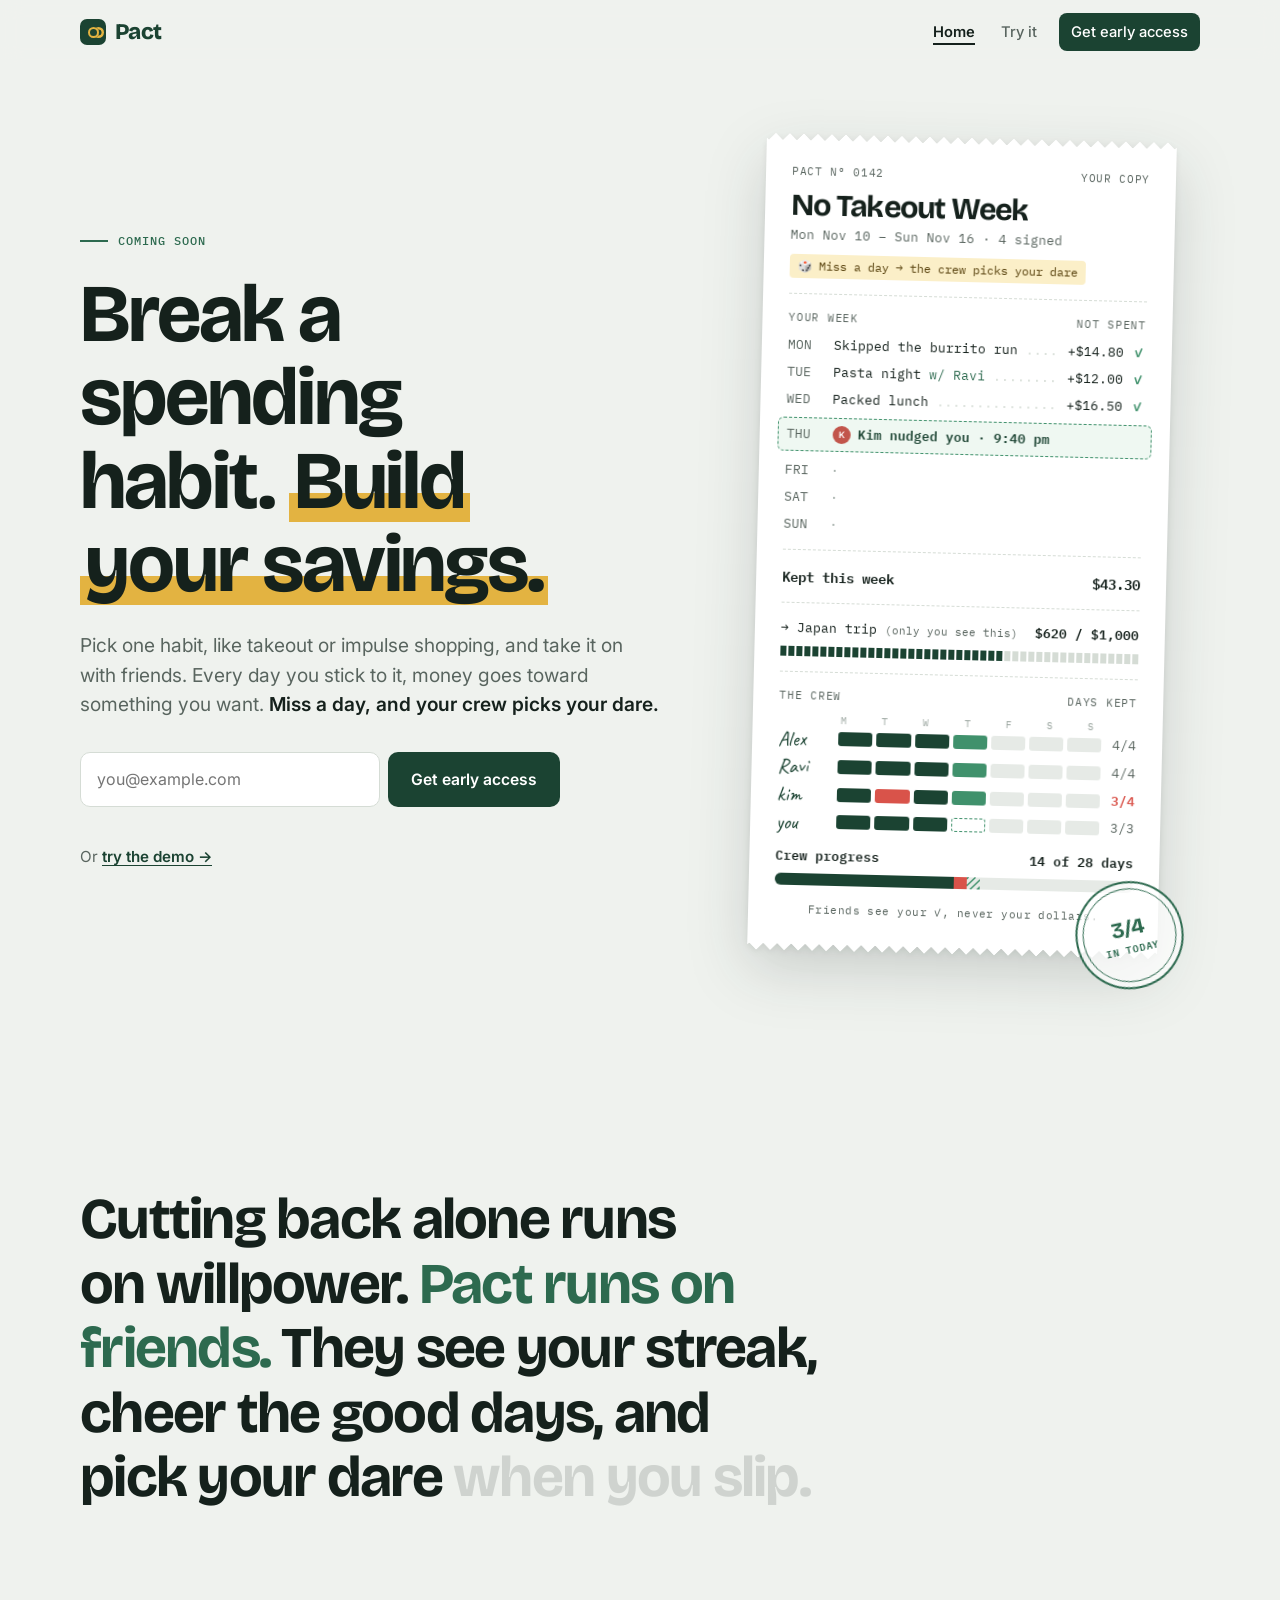
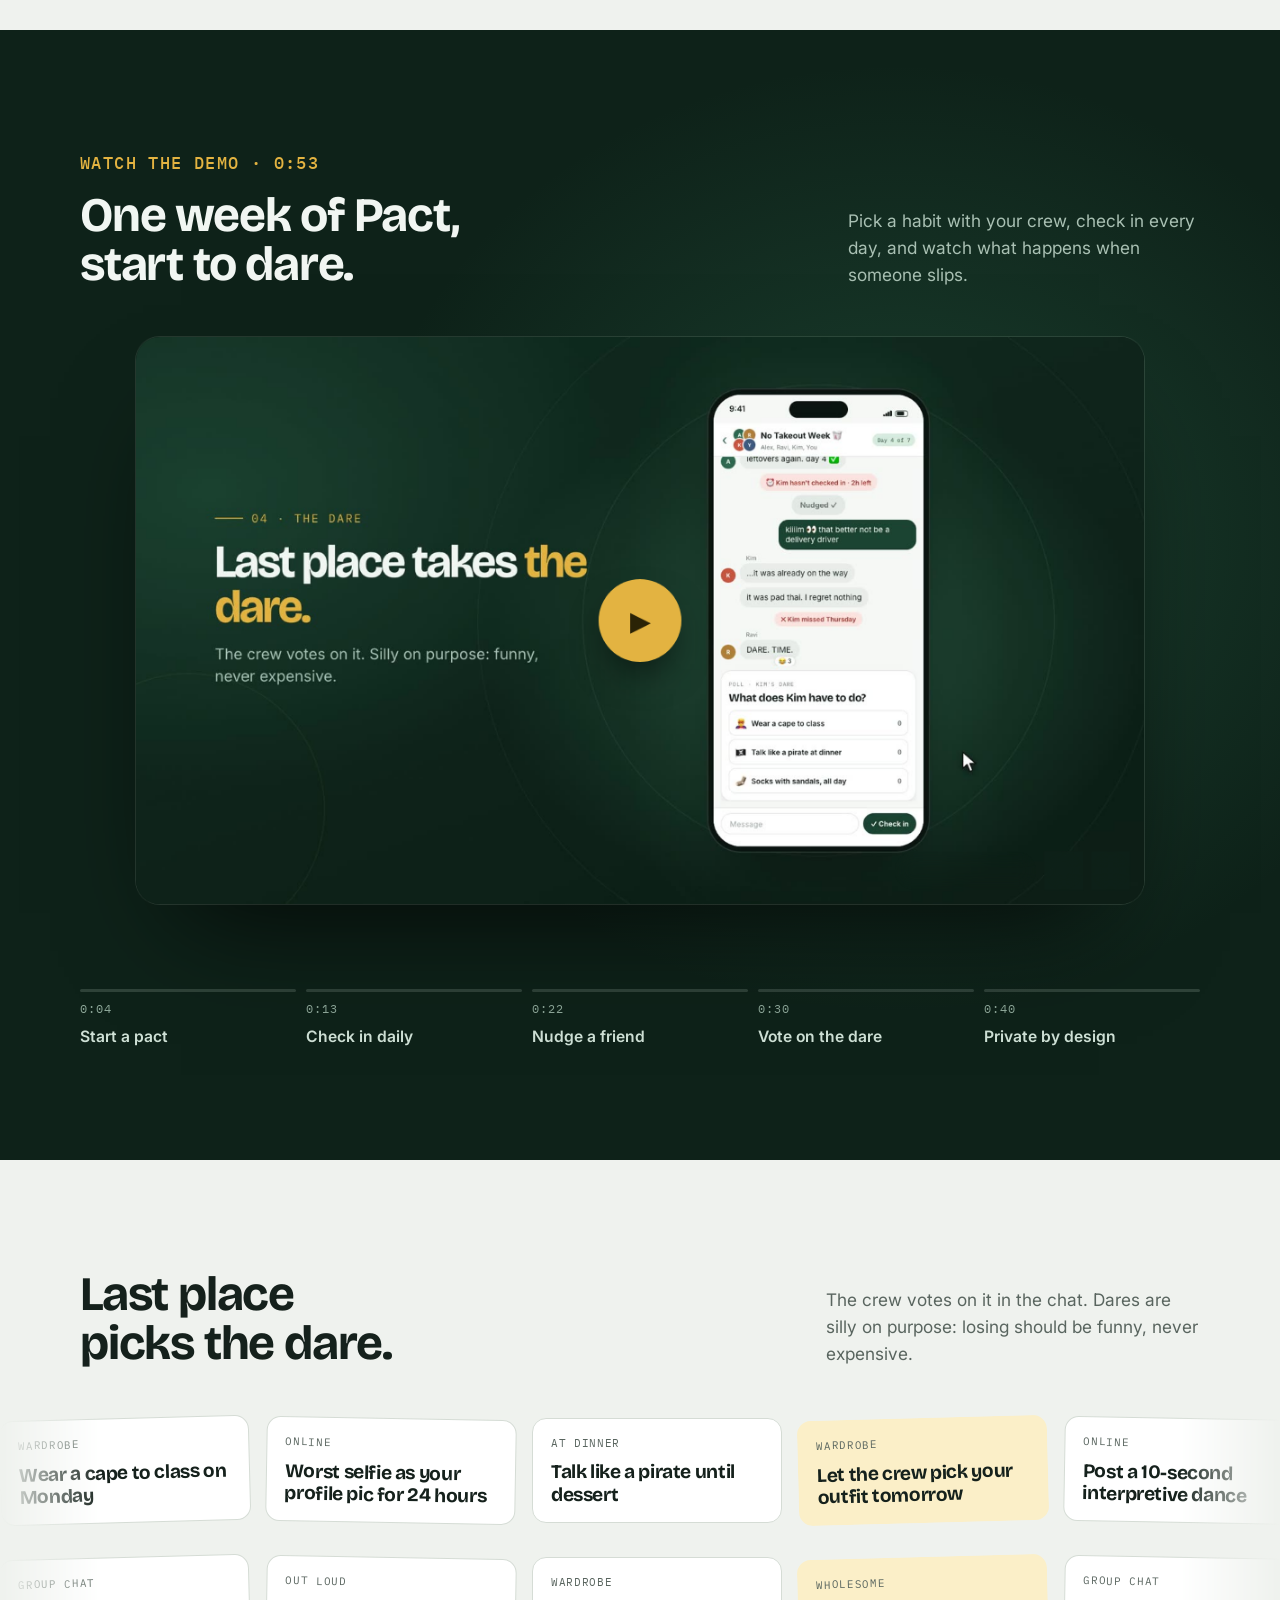
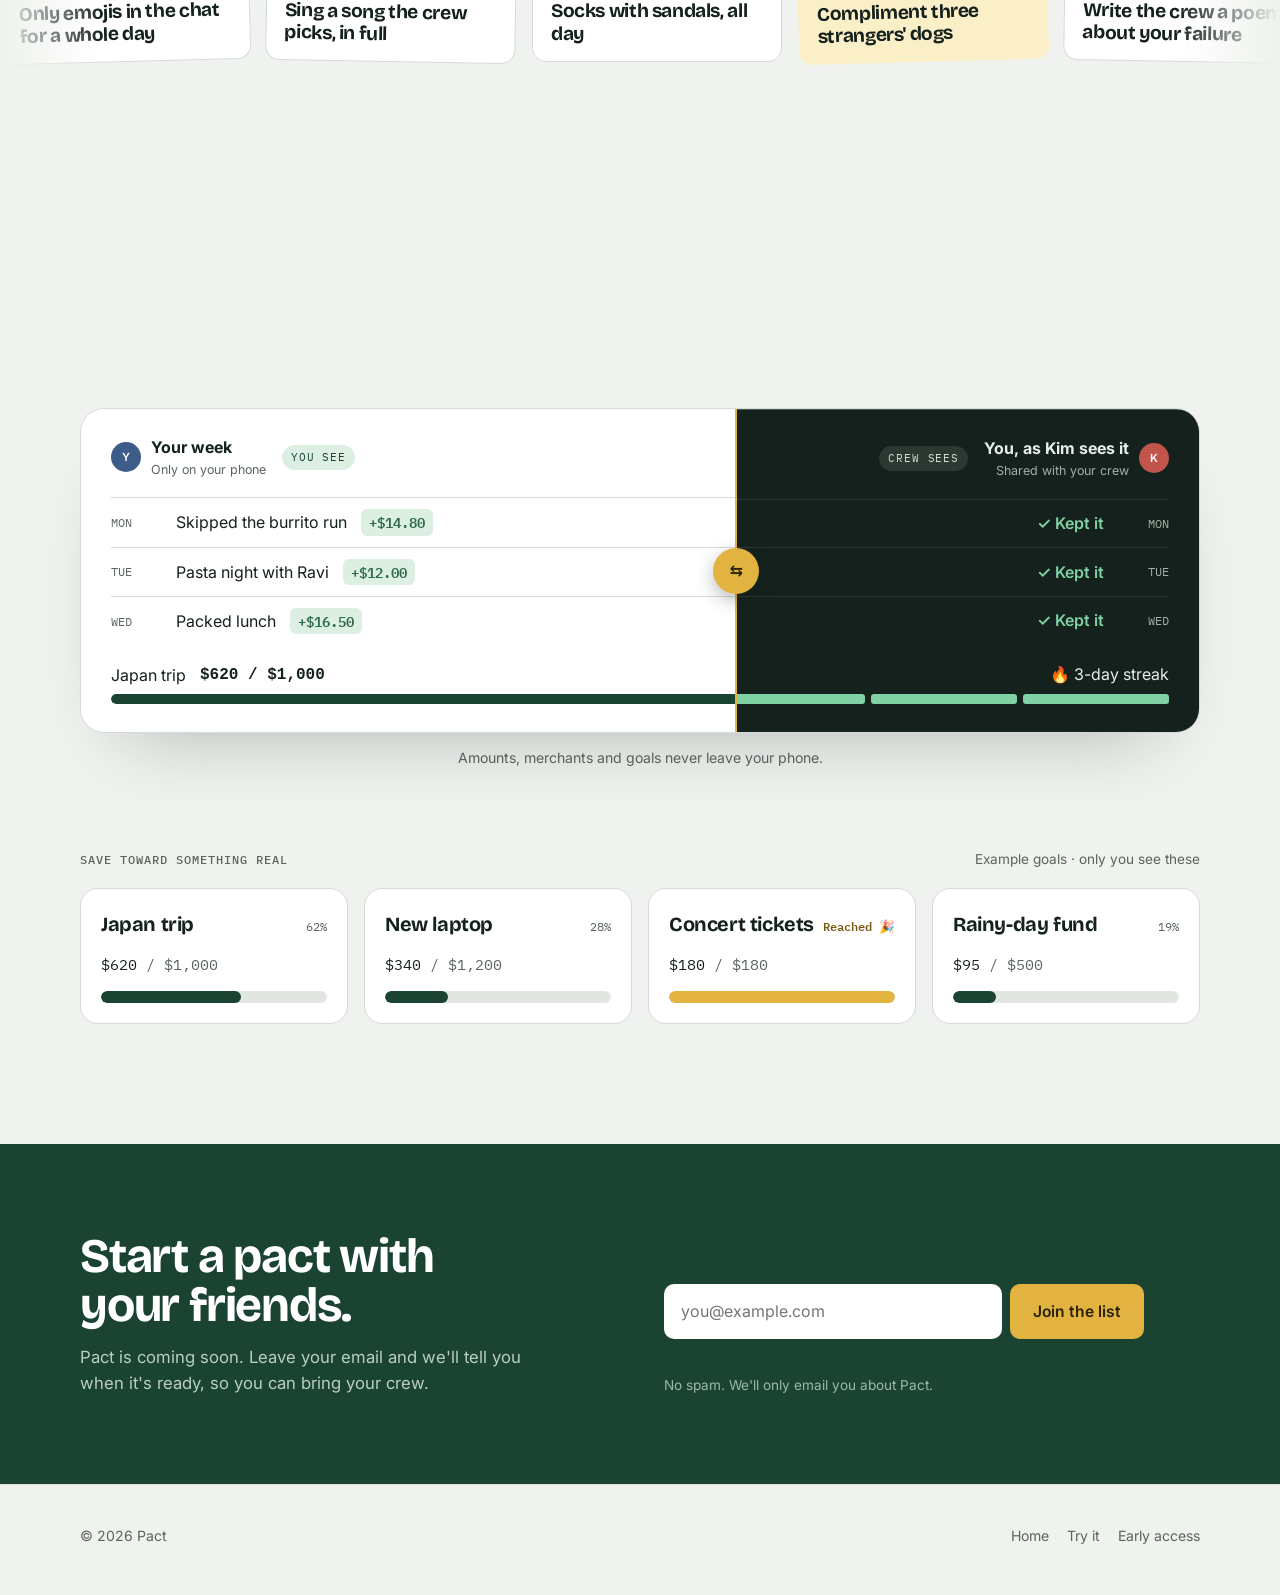
==== commit 90f3bb4b: "Filter sign-ups: time on page, typos, disposable domains, MX check, rate limit Co-Authored-By: Claud" ====
--- a/index.html
+++ b/index.html
@@ -469,6 +469,6 @@
 <script src="assets/site.js?v=4"></script>
 <script src="assets/home.js?v=6"></script>
 <script src="assets/config.js?v=4"></script>
-<script src="assets/signup.js?v=4"></script>
+<script src="assets/signup.js?v=5"></script>
 </body>
 </html>
